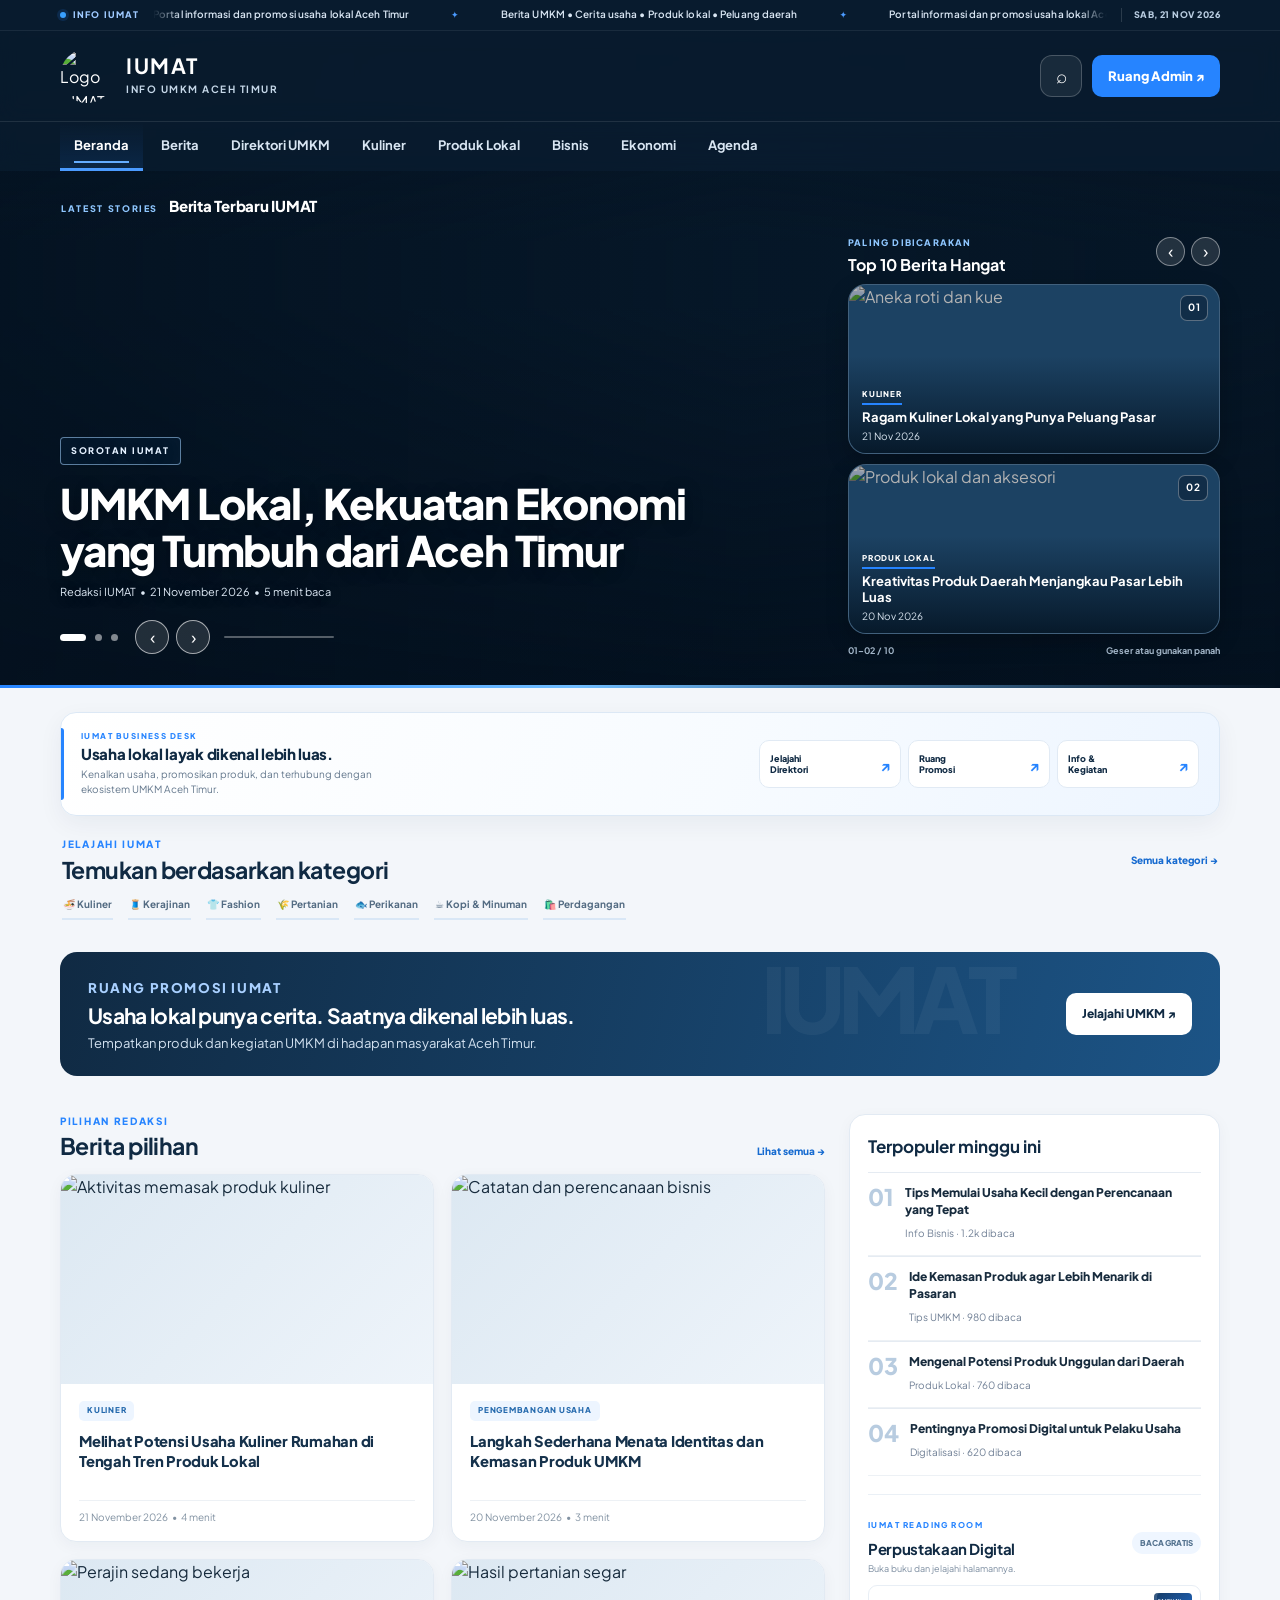
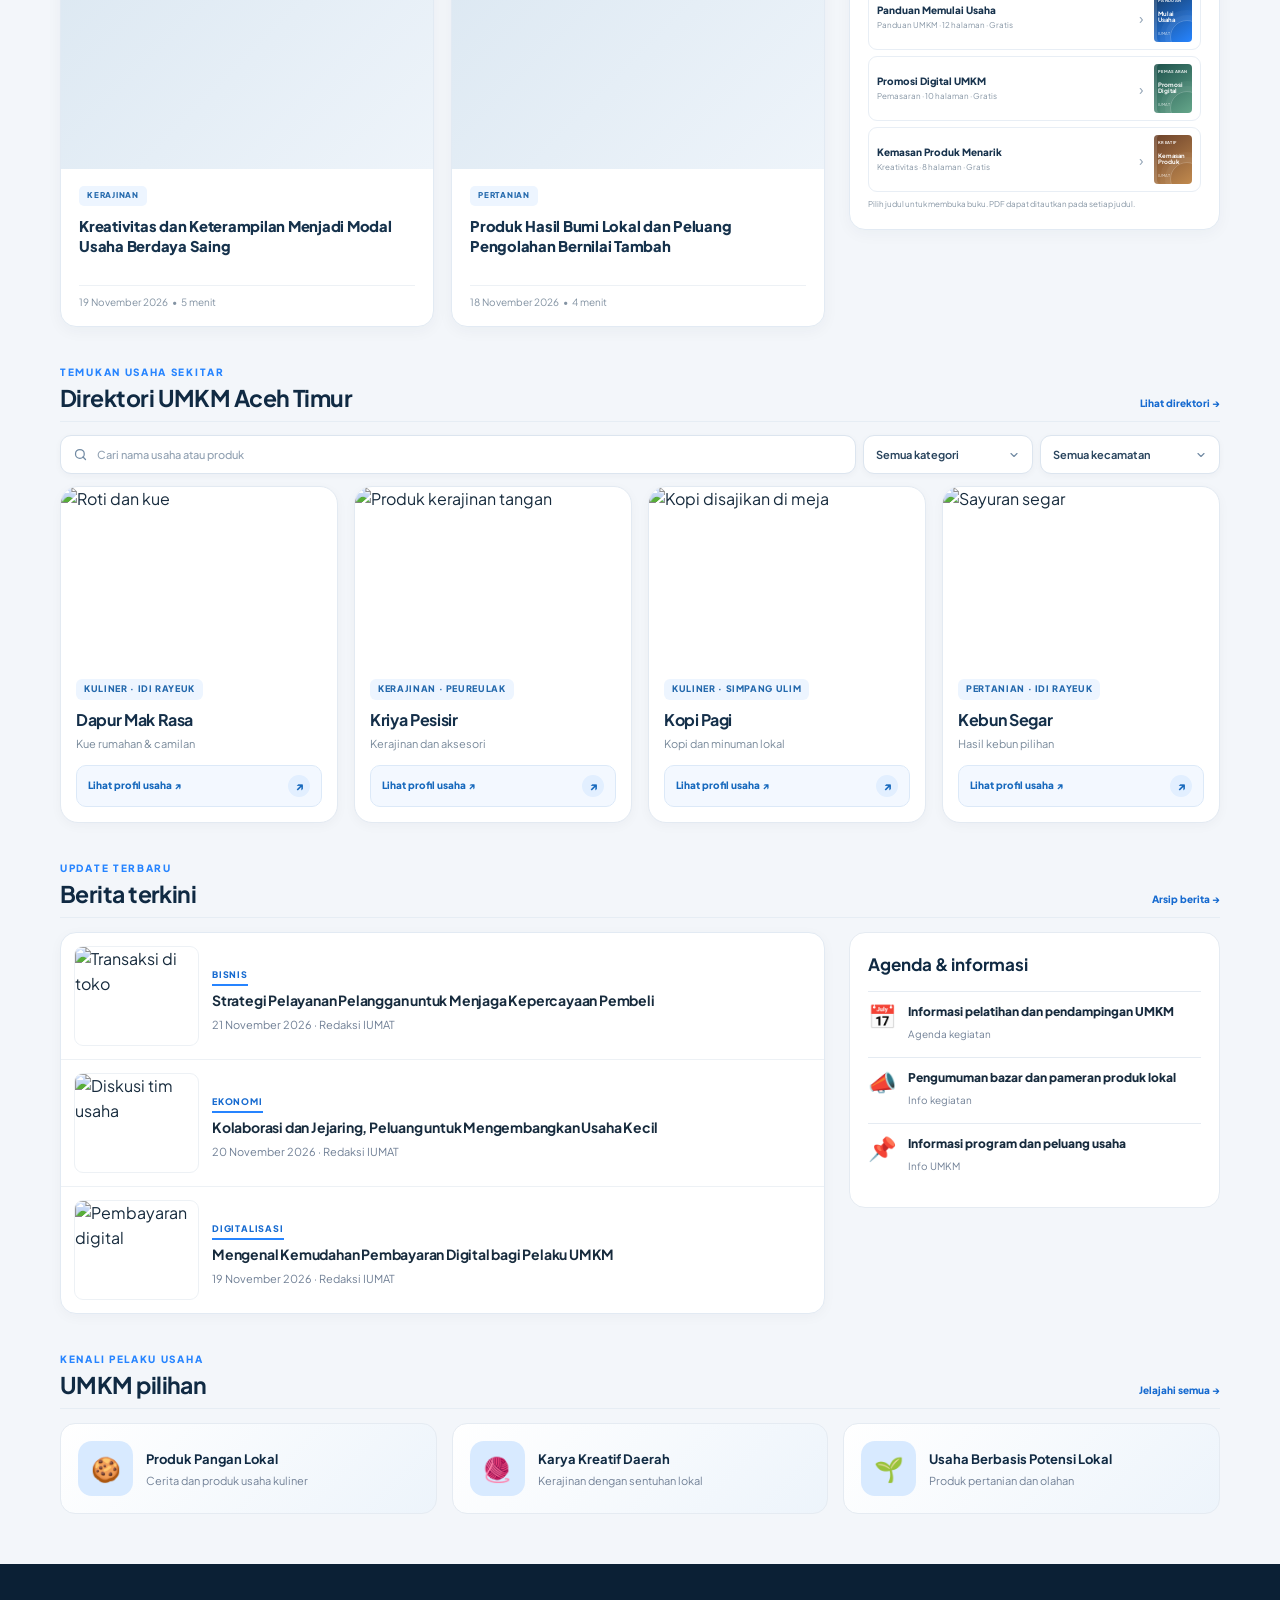
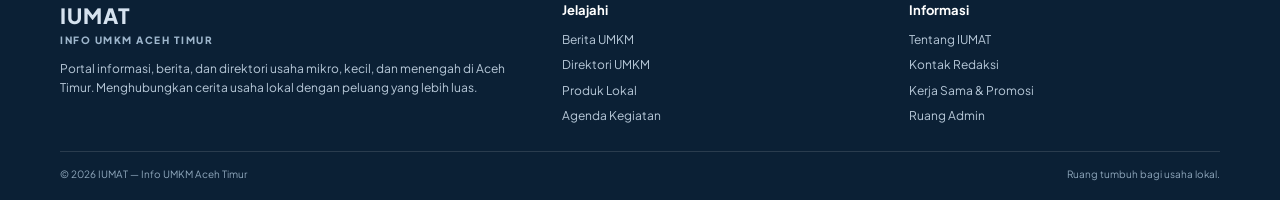
==== index.html @ 10e0e1f4 "Add files via upload" ====
<!DOCTYPE html>
<html lang="id">
<head>
<meta charset="UTF-8">
<meta name="viewport" content="width=device-width, initial-scale=1.0">
<meta name="theme-color" content="#102a43">
<title>IUMAT — Info UMKM Aceh Timur</title>
<link rel="preconnect" href="https://fonts.googleapis.com">
<link rel="preconnect" href="https://fonts.gstatic.com" crossorigin>
<link href="https://fonts.googleapis.com/css2?family=Plus+Jakarta+Sans:wght@400;500;600;700;800;900&display=swap" rel="stylesheet">
<style>
:root{--navy:#102a43;--blue:#163b65;--accent:#2684ff;--ink:#172b3d;--muted:#718096;--bg:#f3f6fa;--line:#e5ebf2;--white:#fff;--radius:16px;--shadow:0 10px 30px rgba(16,42,67,.08)}
*{box-sizing:border-box}html{scroll-behavior:smooth}body{margin:0;background:var(--bg);color:var(--ink);font-family:"Plus Jakarta Sans",ui-sans-serif,system-ui,-apple-system,"Segoe UI",sans-serif;line-height:1.55}a{color:inherit;text-decoration:none}button,input,select{font:inherit}.wrap{width:min(1160px,calc(100% - 36px));margin:auto}
.topline{background:#081b2e;color:#d8e5f2;font-size:10px;overflow:hidden;border-bottom:1px solid #ffffff12}
.topline .wrap{display:flex;align-items:center;gap:14px;min-height:30px;padding:0}
.topline-badge{display:inline-flex;align-items:center;gap:7px;flex:0 0 auto;color:#9fcaff;font-size:9px;font-weight:900;letter-spacing:1.1px;text-transform:uppercase;white-space:nowrap}
.topline-badge:before{content:"";width:6px;height:6px;border-radius:50%;background:#39a0ff;box-shadow:0 0 0 3px #2684ff25}
.topline-ticker{min-width:0;flex:1;overflow:hidden;white-space:nowrap;mask-image:linear-gradient(90deg,transparent,#000 3%,#000 97%,transparent)}
.topline-track{display:flex;width:max-content;align-items:center;gap:42px;animation:iumatTicker 27s linear infinite}
.topline-track span{white-space:nowrap;color:#d8e5f2;font-weight:600;letter-spacing:.1px}
.topline-track span:after{content:"✦";color:#4b9bff;margin-left:42px;font-size:9px}
.topline-date{flex:0 0 auto;padding-left:12px;border-left:1px solid #ffffff24;color:#b8cce0;font-size:9px;font-weight:800;letter-spacing:.45px;white-space:nowrap}
.topline:hover .topline-track{animation-play-state:paused}
@keyframes iumatTicker{from{transform:translateX(0)}to{transform:translateX(-50%)}}
@media(max-width:540px){.topline .wrap{gap:9px;min-height:29px}.topline-badge{font-size:8px;letter-spacing:.8px}.topline-date{font-size:8px;padding-left:8px}.topline-track{gap:28px;animation-duration:22s}.topline-track span{font-size:9px}.topline-track span:after{margin-left:28px}}
header{background:var(--navy);color:#fff;position:relative;z-index:5}.head{display:flex;align-items:center;justify-content:space-between;padding:18px 0;gap:20px}.brand{display:flex;align-items:center;gap:12px;min-width:0}.brandmark{width:54px;height:54px;flex:0 0 54px;border-radius:50%;background:transparent;display:grid;place-items:center;overflow:hidden;box-shadow:none}.brandmark img{display:block;width:100%;height:100%;object-fit:contain}.brandtext strong{display:block;font-size:21px;letter-spacing:1.5px;line-height:1.15}.brandtext span{display:block;font-size:10px;letter-spacing:1.5px;color:#c5d7e8;margin-top:4px;font-weight:700}.head-actions{display:flex;align-items:center;gap:10px}.iconbtn,.menu-toggle{border:1px solid #ffffff35;background:#ffffff12;color:white;width:42px;height:42px;border-radius:12px;display:grid;place-items:center;cursor:pointer;font-size:19px}.admin-link{background:#2684ff;color:white;border-radius:10px;padding:11px 16px;font-size:13px;font-weight:800}
.navbar{background:#0b2035;border-top:1px solid #ffffff16;position:sticky;top:0;z-index:100;box-shadow:0 5px 18px rgba(5,20,35,.12)}.nav{display:flex;gap:4px;overflow:auto;scrollbar-width:none;align-items:center}.nav::-webkit-scrollbar{display:none}.nav a{white-space:nowrap;color:#d8e5f2;padding:13px 14px;font-size:13px;font-weight:700;border-bottom:3px solid transparent;transition:color .2s,border-color .2s,background .2s;position:relative}.nav a:hover,.nav a.is-active{color:#fff;border-color:#4b9bff}.nav a.is-active{background:linear-gradient(180deg,transparent,rgba(38,132,255,.12))}.nav a:focus-visible,.menu-toggle:focus-visible{outline:2px solid #8fc4ff;outline-offset:3px}.nav a:after{content:"";position:absolute;left:14px;right:14px;bottom:5px;height:2px;background:#65adff;transform:scaleX(0);transform-origin:left;transition:transform .22s}.nav a.is-active:after{transform:scaleX(1)}
@media(max-width:540px){.navbar{position:sticky;top:0}.navbar .nav{display:none;flex-direction:column;align-items:stretch;gap:2px;padding:8px 12px 12px;margin:0;max-height:min(70vh,440px);overflow:auto}.navbar.is-open .nav{display:flex;animation:navDrop .2s ease-out}.nav a{padding:11px 13px;border:0;border-radius:9px;font-size:12px}.nav a:after{display:none}.nav a.is-active{background:#ffffff14;color:#fff;box-shadow:inset 3px 0 #55a5ff}.menu-toggle[aria-expanded="true"]{background:#2684ff;border-color:#2684ff}@keyframes navDrop{from{opacity:0;transform:translateY(-6px)}to{opacity:1;transform:translateY(0)}}}
main{padding:24px 0 50px}.section{margin-top:34px}.section-head{display:flex;align-items:end;justify-content:space-between;gap:12px;margin-bottom:16px}.eyebrow{font-size:10px;letter-spacing:1.7px;text-transform:uppercase;color:var(--accent);font-weight:900}.section h2{font-size:22px;line-height:1.2;margin:4px 0 0;color:var(--navy);letter-spacing:-.5px}.more{font-size:12px;color:#176bd0;font-weight:800}
.hero-grid{display:grid;grid-template-columns:1.7fr .85fr;gap:16px}.hero-main{height:390px;position:relative;border-radius:20px;overflow:hidden;background:#183a5a;box-shadow:var(--shadow)}.hero-main img{width:100%;height:100%;object-fit:cover;display:block;filter:brightness(.78)}.hero-main:after{content:"";position:absolute;inset:30% 0 0;background:linear-gradient(transparent,rgba(4,20,35,.92))}.hero-copy{position:absolute;z-index:1;left:28px;right:28px;bottom:27px;color:white}.tag{display:inline-block;background:transparent;color:#fff;border-radius:0;padding:0 0 5px;font-size:9px;font-weight:800;letter-spacing:1.1px;text-transform:uppercase;border-bottom:2px solid var(--accent)}.hero-copy h1{font-size:clamp(24px,3vw,36px);line-height:1.16;max-width:680px;margin:12px 0 10px;letter-spacing:-.8px}.meta{font-size:12px;color:#d5e1ed}.hero-controls{display:flex;align-items:center;gap:8px;margin-top:17px}.dot{width:6px;height:6px;border:0;border-radius:10px;background:#ffffff70;padding:0;cursor:pointer;transition:.25s}.dot.active{width:22px;background:#fff}.hero-arrows{display:flex;gap:7px;margin-left:8px}.hero-arrow{width:31px;height:31px;border:1px solid #ffffff70;border-radius:50%;background:#ffffff16;color:#fff;font-size:18px;line-height:1;cursor:pointer;display:grid;place-items:center;transition:.2s}.hero-arrow:hover{background:#2684ff;border-color:#2684ff}.hero-progress{height:2px;background:#ffffff40;width:100px;margin-left:5px;overflow:hidden;border-radius:5px}.hero-progress span{display:block;height:100%;width:0;background:#fff}/* Cinematic Ken Burns untuk foto Hero utama */
.hero-main .hero-slide-image{transition:opacity .9s ease;will-change:transform,opacity;transform:scale(1.03)}
.hero-main.is-changing .hero-slide-image{opacity:.12}
.hero-main .hero-slide-image.kenburns-1{animation:iumatKenBurnsOne 7s ease-in-out both}
.hero-main .hero-slide-image.kenburns-2{animation:iumatKenBurnsTwo 7s ease-in-out both}
.hero-main .hero-slide-image.kenburns-3{animation:iumatKenBurnsThree 7s ease-in-out both}
@keyframes iumatKenBurnsOne{from{transform:scale(1.035) translate3d(0,0,0);transform-origin:50% 50%}to{transform:scale(1.14) translate3d(-1.1%,.4%,0);transform-origin:50% 50%}}
@keyframes iumatKenBurnsTwo{from{transform:scale(1.13) translate3d(1.1%,0,0);transform-origin:50% 50%}to{transform:scale(1.035) translate3d(-.5%,.3%,0);transform-origin:50% 50%}}
@keyframes iumatKenBurnsThree{from{transform:scale(1.04) translate3d(-.8%,.2%,0);transform-origin:50% 50%}to{transform:scale(1.14) translate3d(1%,0,0);transform-origin:50% 50%}}
@media(prefers-reduced-motion:reduce){.hero-main .hero-slide-image{animation:none!important;transition:opacity .2s ease!important;transform:none!important}}.hero-side{display:grid;grid-template-rows:1fr 1fr;gap:16px} .hero-side{display:grid;grid-template-rows:auto 1fr auto;gap:9px;min-width:0}.hot-head{display:flex;align-items:center;justify-content:space-between;gap:8px}.hot-head .eyebrow{font-size:9px;letter-spacing:1.2px}.hot-head h2{font-size:16px;line-height:1.2;margin:2px 0 0;color:var(--navy)}.hot-controls{display:flex;gap:6px}.hot-controls .hero-arrow{width:29px;height:29px;color:var(--navy);border-color:#d9e4ef;background:#fff}.hot-controls .hero-arrow:hover{color:#fff}.hot-window{display:grid;grid-template-rows:1fr 1fr;gap:10px;min-height:0}.hot-card{min-height:0;position:relative;border-radius:14px}.hot-card img{transition:opacity .2s ease}.hot-card .side-copy h3{font-size:14px;margin:6px 0 3px}.hot-rank{position:absolute;z-index:2;right:11px;top:10px;background:#102a43d9;color:#fff;border:1px solid #ffffff50;border-radius:7px;padding:4px 7px;font-size:10px;letter-spacing:.5px}.hot-foot{display:flex;justify-content:space-between;gap:8px;color:#8293a4;font-size:9px;font-weight:700}.hot-card.is-changing img{opacity:.25}.hero-grid{align-items:stretch}.hero-side{min-height:390px}.side-story{position:relative;overflow:hidden;border-radius:18px;min-height:185px;background:#1c4263}.side-story img{width:100%;height:100%;object-fit:cover;position:absolute;inset:0;filter:brightness(.7)}.side-story:after{content:"";position:absolute;inset:35% 0 0;background:linear-gradient(transparent,#061a2cdd)}.side-copy{position:absolute;z-index:1;bottom:16px;left:17px;right:17px;color:#fff}.side-copy h3{font-size:16px;line-height:1.25;margin:8px 0 4px}
.topics{display:flex;gap:9px;overflow:auto;padding:2px 0 7px;scrollbar-width:none}.topics::-webkit-scrollbar{display:none}.topic{white-space:nowrap;background:transparent;border:0;border-bottom:2px solid transparent;padding:7px 5px 6px;border-radius:0;font-size:11px;font-weight:700;color:#52677c}.topic:hover{background:transparent;border-color:var(--accent);color:#145eb5}
.explore-section{margin-top:20px;padding:0 2px}.explore-section .section-head{margin-bottom:8px;align-items:center}.explore-section .section h2,.explore-section h2{font-size:20px}.explore-section .topics{gap:15px;padding:1px 0 4px}.explore-section .topic{padding:5px 1px 5px;font-size:10px;color:#536b82;border-bottom:2px solid #d9e7f6}.explore-section .topic:hover{border-color:var(--accent);color:#145eb5}.explore-section .more{font-size:11px;white-space:nowrap}.promo{margin-top:28px;border-radius:17px;overflow:hidden;background:linear-gradient(105deg,#102a43,#1c5486);color:#fff;padding:23px 28px;display:flex;align-items:center;justify-content:space-between;gap:20px;position:relative}.promo:after{content:"IUMAT";font-weight:1000;font-size:90px;letter-spacing:-7px;color:#ffffff0c;position:absolute;right:18%;top:-24px}.promo small{color:#a9d0ff;text-transform:uppercase;font-weight:900;letter-spacing:1.6px}.promo h2{margin:4px 0;font-size:21px}.promo p{margin:0;color:#d2e1f0;font-size:13px}.promo a{position:relative;z-index:1;background:#fff;color:var(--navy);border-radius:10px;padding:12px 16px;font-weight:900;font-size:12px;white-space:nowrap}
.content-grid{display:grid;grid-template-columns:1.65fr .8fr;gap:24px}.cards{display:grid;grid-template-columns:repeat(2,1fr);gap:15px}.card{background:#fff;border:1px solid var(--line);border-radius:15px;overflow:hidden;box-shadow:0 4px 15px #102a4308;transition:.2s}.card:hover{transform:translateY(-3px);box-shadow:var(--shadow)}.thumb{height:165px;position:relative;background:#dce8f2}.thumb img{width:100%;height:100%;object-fit:cover;display:block}.card-body{padding:14px}.card h3{font-size:15px;line-height:1.35;margin:8px 0;color:#18334d}.card .meta{color:var(--muted);font-size:11px}.category-label{display:inline-block;font-size:9px;font-weight:800;color:#176bd0;text-transform:uppercase;letter-spacing:.8px;padding-bottom:3px;border-bottom:2px solid var(--accent)}
.side-panel{background:#fff;border:1px solid var(--line);border-radius:16px;padding:18px;height:max-content}.side-panel h3{margin:0 0 13px;color:var(--navy);font-size:17px}.popular-item{display:flex;gap:11px;padding:12px 0;border-top:1px solid var(--line)}.number{font-size:23px;font-weight:900;color:#b8cce0;line-height:1}.popular-item p{font-size:12px;font-weight:800;line-height:1.35;margin:0}.popular-item small{color:var(--muted);font-size:10px}
.directory-tools{display:flex;gap:9px;flex-wrap:wrap;margin-bottom:15px}.directory-tools input,.directory-tools select{background:#fff;border:1px solid var(--line);border-radius:10px;padding:11px 13px;color:#344b60;outline:none}.directory-tools input{flex:1;min-width:190px}.directory-tools select{min-width:155px}.business-grid{display:grid;grid-template-columns:repeat(4,1fr);gap:14px}.business-card{background:#fff;border:1px solid var(--line);border-radius:15px;overflow:hidden}.business-card img{width:100%;height:135px;object-fit:cover;display:block}.business-info{padding:12px}.business-info h3{font-size:14px;margin:4px 0;color:var(--navy)}.business-info p{font-size:11px;color:var(--muted);margin:0 0 10px}.wa{display:block;text-align:center;background:#e8f7ef;color:#147b48;padding:8px;border-radius:8px;font-size:11px;font-weight:900}
.latest-list{background:#fff;border:1px solid var(--line);border-radius:15px;overflow:hidden}.latest-item{display:grid;grid-template-columns:125px 1fr;gap:15px;padding:14px;border-bottom:1px solid var(--line)}.latest-item:last-child{border:0}.latest-item img{width:125px;height:88px;object-fit:cover;border-radius:9px}.latest-item h3{font-size:14px;line-height:1.35;margin:5px 0}.latest-item p{font-size:11px;color:var(--muted);margin:0}
.featured-strip{display:grid;grid-template-columns:repeat(3,1fr);gap:15px}.featured{background:linear-gradient(135deg,#fff,#edf4fb);border:1px solid var(--line);border-radius:15px;padding:17px;display:flex;gap:13px;align-items:center}.avatar{width:55px;height:55px;flex:0 0 55px;border-radius:14px;background:#d8eaff;display:grid;place-items:center;font-size:24px}.featured h3{margin:0;font-size:13px;color:var(--navy)}.featured p{margin:3px 0 0;color:var(--muted);font-size:11px}
footer{background:#0b2035;color:#d5e2ef;padding:36px 0 18px}.footgrid{display:grid;grid-template-columns:1.5fr 1fr 1fr;gap:35px}.footbrand{font-size:21px;font-weight:950;letter-spacing:1px}.footbrand span{display:block;font-size:10px;color:#9eb6cc;letter-spacing:1.5px}.footgrid p,.footgrid a{font-size:12px;color:#b8c9d9}.footgrid h4{font-size:13px;color:white;margin:0 0 10px}.footlinks{display:grid;gap:7px}.copyright{border-top:1px solid #ffffff20;margin-top:25px;padding-top:15px;color:#8fa7bc;font-size:10px;display:flex;justify-content:space-between;gap:10px}
.menu-toggle{display:none}
@media(max-width:800px){.hero-grid{grid-template-columns:1fr}.hero-side{min-height:0;grid-template-rows:auto 1fr auto}.hot-window{grid-template-columns:1fr 1fr;grid-template-rows:175px}.hot-card{min-height:175px}.hero-main{height:360px}.hero-side{grid-template-columns:1fr 1fr;grid-template-rows:175px}.content-grid{grid-template-columns:1fr}.business-grid{grid-template-columns:repeat(2,1fr)}.footgrid{grid-template-columns:1fr 1fr}.footgrid>div:first-child{grid-column:1/-1}}
@media(max-width:540px){.hero-side{gap:8px}.hot-head h2{font-size:15px}.hot-window{grid-template-rows:145px;gap:8px}.hot-card{min-height:145px}.hot-card .side-copy h3{font-size:12px}.hot-card .side-copy{left:10px;right:10px;bottom:9px}.hot-rank{right:8px;top:8px}.hot-foot{font-size:8px}.explore-section{margin-top:15px;padding:0}.explore-section .section-head{margin-bottom:7px}.explore-section h2{font-size:18px}.explore-section .topics{gap:13px}.wrap{width:min(100% - 24px,1160px)}.topline .wrap{font-size:10px}.head{padding:13px 0}.brandmark{width:46px;height:46px;flex:0 0 46px}.brandtext strong{font-size:18px}.brandtext span{font-size:8px;letter-spacing:1px}.admin-link{display:none}.menu-toggle{display:grid}.nav{margin:0 -12px;padding:0 8px}.nav a{padding:12px 11px;font-size:12px}.hero-main{height:340px;border-radius:15px}.hero-copy{left:17px;right:17px;bottom:18px}.hero-copy h1{font-size:25px}.hero-side{gap:9px;grid-template-rows:155px}.side-copy{left:11px;right:11px;bottom:10px}.side-copy h3{font-size:13px}.side-copy .meta{font-size:10px}.side-story{border-radius:13px}.promo{padding:19px;align-items:flex-start;flex-direction:column}.promo:after{font-size:65px;right:5%;top:5px}.promo h2{font-size:18px}.section{margin-top:28px}.section h2{font-size:20px}.cards{gap:10px}.thumb{height:125px}.card-body{padding:11px}.card h3{font-size:13px}.business-grid{gap:10px}.business-card img{height:115px}.latest-item{grid-template-columns:100px 1fr;padding:11px;gap:11px}.latest-item img{width:100px;height:78px}.latest-item h3{font-size:12px}.featured-strip{grid-template-columns:1fr}.footgrid{grid-template-columns:1fr 1fr;gap:22px}.copyright{flex-direction:column}.side-panel{padding:15px}}

/* Penyempurnaan Top 10: kartu lebih lapang dan foto tetap terlihat */
.hot-card{isolation:isolate}
.hot-card:after{inset:42% 0 0;background:linear-gradient(180deg,transparent 0%,rgba(4,20,35,.88) 100%)}
.hot-card .side-copy{left:13px;right:13px;bottom:11px}
.hot-card .side-copy .tag{font-size:8px;letter-spacing:.8px;padding-bottom:3px}
.hot-card .side-copy h3{font-size:13px;line-height:1.22;margin:5px 0 4px;display:-webkit-box;-webkit-line-clamp:3;-webkit-box-orient:vertical;overflow:hidden}
.hot-card .side-copy .meta{font-size:10px;line-height:1.2}
@media(max-width:540px){
 .hero-side{display:grid;grid-template-columns:minmax(0,1fr);grid-template-rows:auto auto auto;gap:10px;min-height:0}
 .hot-head{grid-column:1/-1;align-items:center}
 .hot-head .eyebrow{font-size:9px}
 .hot-head h2{font-size:16px;line-height:1.2}
 .hot-window{grid-column:1/-1;display:grid;grid-template-columns:repeat(2,minmax(0,1fr));grid-template-rows:154px;gap:10px;min-height:0}
 .hot-card{height:154px;min-height:154px;border-radius:13px}
 .hot-card .side-copy{left:10px;right:10px;bottom:9px}
 .hot-card .side-copy h3{font-size:11px;line-height:1.2;margin:4px 0 3px;-webkit-line-clamp:3}
 .hot-card .side-copy .tag{font-size:7px;letter-spacing:.65px;padding-bottom:2px}
 .hot-card .side-copy .meta{font-size:9px}
 .hot-rank{right:8px;top:8px;padding:3px 6px;font-size:9px}
 .hot-foot{grid-column:1/-1;font-size:9px;margin-top:1px}
}


/* Direktori: toolbar pencarian ringkas, modern, dan hemat ruang */
.directory-tools{display:grid;grid-template-columns:minmax(180px,1fr) 170px 180px;gap:7px;margin:0 0 12px;align-items:center}
.directory-tools input,.directory-tools select{height:39px;min-width:0;border:1px solid #dce5ef;border-radius:11px;background-color:#fff;color:#29445d;padding:0 34px 0 12px;font-size:11px;font-weight:650;box-shadow:0 2px 7px rgba(16,42,67,.035);transition:border-color .18s,box-shadow .18s,background .18s}
.directory-tools input{width:100%;padding-left:36px;background-image:url("data:image/svg+xml,%3Csvg xmlns='http://www.w3.org/2000/svg' width='18' height='18' viewBox='0 0 24 24' fill='none' stroke='%23718aa3' stroke-width='2' stroke-linecap='round'%3E%3Ccircle cx='11' cy='11' r='7'/%3E%3Cpath d='m20 20-4-4'/%3E%3C/svg%3E");background-repeat:no-repeat;background-position:12px center;background-size:15px}
.directory-tools input::placeholder{color:#91a1b2;font-weight:500}
.directory-tools select{appearance:none;cursor:pointer;background-image:url("data:image/svg+xml,%3Csvg xmlns='http://www.w3.org/2000/svg' width='12' height='12' viewBox='0 0 24 24' fill='none' stroke='%23718aa3' stroke-width='2.3' stroke-linecap='round' stroke-linejoin='round'%3E%3Cpath d='m6 9 6 6 6-6'/%3E%3C/svg%3E");background-repeat:no-repeat;background-position:right 12px center;background-size:12px}
.directory-tools input:focus,.directory-tools select:focus{outline:none;border-color:#2684ff;box-shadow:0 0 0 3px rgba(38,132,255,.11);background-color:#fff}
@media(max-width:540px){.directory-tools{grid-template-columns:1fr 1fr;gap:6px;margin-bottom:10px}.directory-tools input{grid-column:1/-1;height:37px;border-radius:10px}.directory-tools select{height:35px;padding-left:10px;padding-right:27px;border-radius:9px;font-size:10px;background-position:right 9px center}.directory-tools input::placeholder{font-size:10px}}


/* IUMAT — penyegaran khusus kartu Direktori UMKM */
.business-grid{grid-template-columns:repeat(4,minmax(0,1fr));gap:16px;align-items:stretch}
.business-card{display:flex;flex-direction:column;min-width:0;background:#fff;border:1px solid #e3eaf2;border-radius:18px;overflow:hidden;box-shadow:0 3px 12px rgba(16,42,67,.035);transition:transform .22s ease,box-shadow .22s ease,border-color .22s ease}
.business-card:hover{transform:translateY(-4px);border-color:#cbdced;box-shadow:0 13px 28px rgba(16,42,67,.10)}
.business-card>img{display:block;width:100%;height:auto;aspect-ratio:1.55/1;object-fit:cover;transition:transform .35s ease}
.business-card:hover>img{transform:scale(1.035)}
.business-info{display:flex;flex:1;flex-direction:column;align-items:flex-start;padding:14px 15px 15px}
.business-info .category-label{display:inline-flex;align-items:center;max-width:100%;padding:5px 8px;border:0;border-radius:6px;background:#edf5ff;color:#2469ad;font-size:9px;line-height:1.2;letter-spacing:.65px;font-weight:800;white-space:normal}
.business-info h3{font-size:16px;line-height:1.28;letter-spacing:-.35px;margin:10px 0 5px;color:#142f49}
.business-info p{font-size:11px;line-height:1.5;color:#78899a;margin:0 0 13px}
.business-info .wa{display:flex;align-items:center;justify-content:space-between;gap:8px;width:100%;margin-top:auto;padding:9px 11px;border:1px solid #dce9f8;border-radius:10px;background:#f3f8ff;color:#1769bd;text-align:left;font-size:10px;font-weight:800;transition:background .18s,border-color .18s,color .18s}
.business-info .wa:after{content:'↗';display:grid;place-items:center;width:22px;height:22px;flex:0 0 22px;border-radius:50%;background:#e2efff;color:#1769bd;font-size:12px}
.business-info .wa:hover{background:#e8f2ff;border-color:#bfd8f4;color:#10569e}
@media(max-width:800px){.business-grid{grid-template-columns:repeat(2,minmax(0,1fr));gap:13px}}
@media(max-width:540px){.business-grid{grid-template-columns:repeat(2,minmax(0,1fr));gap:11px}.business-card{border-radius:16px}.business-card>img{aspect-ratio:1.42/1}.business-info{padding:11px 11px 12px}.business-info .category-label{font-size:8px;letter-spacing:.45px;padding:5px 6px;border-radius:5px}.business-info h3{font-size:14px;line-height:1.25;margin:8px 0 4px}.business-info p{font-size:10px;line-height:1.4;margin-bottom:10px}.business-info .wa{font-size:9px;padding:7px 8px;border-radius:9px}.business-info .wa:after{width:19px;height:19px;flex-basis:19px}}



/* IUMAT VISUAL REFINEMENT — penyelarasan ritme, proporsi, dan responsivitas.
   Tidak menghapus/mengganti komponen atau perilaku yang sudah ada. */
:root{
  --section-space:clamp(26px,3.2vw,38px);
  --card-line:#e6edf4;
}
main.wrap{padding-top:clamp(17px,2vw,24px);padding-bottom:clamp(34px,4vw,50px)}
main.wrap>.section{margin-top:var(--section-space)}
main.wrap>.explore-section{margin-top:clamp(15px,1.8vw,21px)}
.section-head{align-items:flex-end;gap:14px;margin-bottom:14px}
.section-head>div{min-width:0}
.section-head h2{font-size:clamp(19px,2vw,23px);line-height:1.2;letter-spacing:-.55px;margin:3px 0 0}
.section-head .more{flex:0 0 auto;font-size:10px;font-weight:800;white-space:nowrap}
.section:not(.explore-section)>.section-head{padding-bottom:10px;border-bottom:1px solid var(--card-line)}
.content-grid{align-items:start;gap:clamp(16px,2vw,24px)}
.cards{gap:clamp(11px,1.35vw,16px)}
.card{min-width:0;border-color:var(--card-line);box-shadow:0 3px 13px rgba(16,42,67,.045)}
.card .thumb{overflow:hidden}
.card .thumb img{display:block;width:100%;height:100%;object-fit:cover}
.latest-list{box-shadow:0 3px 13px rgba(16,42,67,.035)}
.latest-item{gap:13px;padding:13px}
.latest-item img{width:100%;height:88px;object-fit:cover;border-radius:9px}
.promo{border-radius:17px;gap:18px}
.promo h2{max-width:650px;line-height:1.18;letter-spacing:-.65px}
.promo p{max-width:590px}
#direktori .section-head{margin-bottom:13px}
#direktori .business-grid{row-gap:15px}
#produk .product-grid,#produk .cards{align-items:stretch}

@media(max-width:800px){
  main.wrap{padding-top:16px}
  main.wrap>.section{margin-top:27px}
  main.wrap>.explore-section{margin-top:16px}
  .content-grid{gap:17px}
  .section-head{margin-bottom:12px}
  .latest-item{grid-template-columns:112px minmax(0,1fr)}
}
@media(max-width:540px){
  main.wrap{padding-top:13px;padding-bottom:30px}
  main.wrap>.section{margin-top:24px}
  main.wrap>.explore-section{margin-top:13px}
  .section-head{gap:8px;margin-bottom:10px}
  .section-head h2{font-size:17px;letter-spacing:-.35px}
  .section-head .more{font-size:9px}
  .section:not(.explore-section)>.section-head{padding-bottom:8px}
  .cards{gap:9px}
  .latest-item{grid-template-columns:94px minmax(0,1fr);gap:10px;padding:10px}
  .latest-item img{height:78px;border-radius:8px}
  .promo{padding:18px;border-radius:14px}
  .promo h2{font-size:20px;line-height:1.2}
  .promo p{font-size:11px;line-height:1.5}
  #direktori .business-grid{gap:10px;row-gap:11px}
}
@media(prefers-reduced-motion:reduce){
  .business-card,.business-card>img,.business-info .wa{transition:none!important}
}


/* Offset target navigasi agar judul bagian tidak tertutup sticky navigation */
#berita,#direktori,#produk,#terkini,#agenda,#daftar-umkm{scroll-margin-top:145px}
@media(max-width:540px){
  #berita,#direktori,#produk,#terkini,#agenda,#daftar-umkm{scroll-margin-top:88px}
}

/* Sticky nav: desktop = navbar menempel; HP = header (logo + tombol menu) + menu menempel bersama */
.site-top{display:contents}
@media(max-width:540px){
  .site-top{display:block;position:sticky;top:0;z-index:100;box-shadow:0 5px 18px rgba(5,20,35,.18)}
  .site-top header{position:relative}
  .site-top .head{padding:9px 0}
  .site-top .navbar{position:static;box-shadow:none}
  .site-top .navbar:not(.is-open){border-top:0}
}

/* Header editorial untuk kesejajaran Hero dan Top 10 — desktop saja */
.latest-stories-heading{display:flex;align-items:baseline;gap:11px;margin:0 0 11px;padding:0 1px}
.latest-stories-kicker{font-size:9px;line-height:1;font-weight:900;letter-spacing:1.65px;color:var(--accent);white-space:nowrap}
.latest-stories-heading h2{margin:0;color:var(--navy);font-size:15px;line-height:1.15;font-weight:800;letter-spacing:-.25px}
@media(max-width:800px){.latest-stories-heading{display:none}}


/* IUMAT Business Insight + Quick Access: mengisi ruang di bawah Hero */
.hero-grid{
  grid-template-rows:390px auto;
  align-items:stretch;
}
.hero-main{grid-column:1;grid-row:1}
.hero-side{grid-column:2;grid-row:1 / span 2}
.business-access-panel{
  grid-column:1;
  grid-row:2;
  min-height:104px;
  display:flex;
  align-items:center;
  justify-content:space-between;
  gap:20px;
  padding:17px 20px;
  border:1px solid #dce8f5;
  border-radius:16px;
  background:linear-gradient(110deg,#ffffff 0%,#f7fbff 58%,#edf5ff 100%);
  box-shadow:0 8px 24px rgba(16,42,67,.055);
  position:relative;
  overflow:hidden;
}
.business-access-panel:before{
  content:"";
  position:absolute;
  left:0;top:15px;bottom:15px;width:3px;
  border-radius:0 4px 4px 0;
  background:var(--accent);
}
.business-access-copy{position:relative;z-index:1;max-width:310px;min-width:0}
.business-access-kicker{
  display:block;margin-bottom:5px;
  color:var(--accent);font-size:8px;line-height:1;
  font-weight:900;letter-spacing:1.45px;text-transform:uppercase
}
.business-access-copy h2{
  margin:0 0 4px;color:var(--navy);
  font-size:15px;line-height:1.2;font-weight:800;letter-spacing:-.3px
}
.business-access-copy p{
  margin:0;color:#64788d;font-size:10px;line-height:1.45
}
.business-access-links{
  position:relative;z-index:1;
  display:grid;grid-template-columns:repeat(3,minmax(0,1fr));
  gap:7px;flex:1;max-width:440px
}
.business-access-link{
  min-height:48px;display:flex;align-items:center;justify-content:space-between;
  gap:7px;padding:9px 10px;border:1px solid #e1eaf4;border-radius:10px;
  background:#fff;color:var(--navy);font-size:9px;line-height:1.25;font-weight:800;
  transition:transform .2s ease,border-color .2s ease,box-shadow .2s ease
}
.business-access-link span{display:block;min-width:0}
.business-access-link b{color:var(--accent);font-size:15px;line-height:1}
.business-access-link:hover{
  transform:translateY(-2px);border-color:#a9ccf5;
  box-shadow:0 6px 14px rgba(38,132,255,.10)
}
@media(max-width:800px){
  .hero-grid{grid-template-rows:auto;align-items:stretch}
  .hero-main{grid-column:1;grid-row:1}
  .hero-side{grid-column:1;grid-row:2}
  .business-access-panel{grid-column:1;grid-row:3}
}
@media(max-width:540px){
  .business-access-panel{display:none}
}



/* IUMAT NEWS EXPERIENCE — penyempurnaan visual khusus komponen berita.
   Struktur, konten, navigasi, dan fungsi yang ada tetap dipertahankan. */
#berita .cards{align-items:stretch}
#berita .card{
  display:flex;flex-direction:column;min-width:0;
  border:1px solid #e2eaf3;border-radius:16px;
  box-shadow:0 4px 16px rgba(16,42,67,.045);
  transition:transform .24s ease,box-shadow .24s ease,border-color .24s ease
}
#berita .card:hover{
  transform:translateY(-4px);
  border-color:#c8dbef;
  box-shadow:0 14px 30px rgba(16,42,67,.11)
}
#berita .thumb{
  height:auto;aspect-ratio:16/9;overflow:hidden;
  background:linear-gradient(135deg,#dce8f2,#eef4fa)
}
#berita .thumb img{
  transition:transform .45s cubic-bezier(.2,.7,.2,1),filter .3s ease
}
#berita .card:hover .thumb img{transform:scale(1.045);filter:saturate(1.06)}
#berita .card-body{
  display:flex;flex:1;flex-direction:column;align-items:flex-start;
  padding:15px 16px 16px
}
#berita .category-label{
  border:0;border-radius:5px;background:#edf5ff;
  color:#2469ad;padding:5px 8px;
  font-size:8px;line-height:1.2;letter-spacing:.75px
}
#berita .card h3{
  display:-webkit-box;-webkit-box-orient:vertical;-webkit-line-clamp:3;
  overflow:hidden;min-height:3.9em;
  margin:10px 0 12px;color:#16324c;
  font-size:clamp(13px,1.15vw,15px);line-height:1.38;
  font-weight:800;letter-spacing:-.25px
}
#berita .card .meta{
  width:100%;margin-top:auto;padding-top:9px;
  border-top:1px solid #edf1f5;
  color:#8292a2;font-size:10px;line-height:1.4
}
#berita .side-panel{
  border-color:#e2eaf3;box-shadow:0 4px 16px rgba(16,42,67,.04)
}
#berita .popular-item{
  padding:12px 0;border-bottom:1px solid #edf1f5;
  transition:padding-left .2s ease
}
#berita .popular-item:last-child{border-bottom:0;padding-bottom:2px}
#berita .popular-item:hover{padding-left:4px}
#berita .popular-item p{line-height:1.4}
#terkini .latest-list{
  overflow:hidden;border:1px solid #e2eaf3;border-radius:16px;background:#fff
}
#terkini .latest-item{
  position:relative;align-items:center;
  border-bottom:1px solid #edf1f5;
  transition:background .2s ease
}
#terkini .latest-item:last-child{border-bottom:0}
#terkini .latest-item:hover{background:#f8fbff}
#terkini .latest-item img{
  aspect-ratio:1.25/1;height:auto;min-height:78px;
  object-fit:cover;border:1px solid #edf1f5
}
#terkini .latest-item h3{
  display:-webkit-box;-webkit-box-orient:vertical;-webkit-line-clamp:2;
  overflow:hidden;line-height:1.4;letter-spacing:-.2px
}
#terkini .latest-item p{margin-bottom:0}
@media(min-width:1100px){
  #berita .cards{gap:17px}
  #berita .card-body{padding:17px 18px 17px}
  #berita .thumb{aspect-ratio:16/9}
}
@media(max-width:800px){
  #berita .card h3{font-size:13px;min-height:3.7em}
  #berita .card-body{padding:12px}
  #terkini .latest-item{grid-template-columns:112px minmax(0,1fr)}
}
@media(max-width:540px){
  #berita .cards{gap:9px}
  #berita .card{border-radius:13px}
  #berita .thumb{aspect-ratio:1.35/1}
  #berita .card-body{padding:10px}
  #berita .card h3{font-size:12px;line-height:1.35;min-height:4.05em;margin:8px 0 9px}
  #berita .category-label{font-size:7px;padding:4px 6px}
  #berita .card .meta{font-size:8px;padding-top:7px}
  #berita .side-panel{padding:14px}
  #terkini .latest-list{border-radius:13px}
  #terkini .latest-item{grid-template-columns:94px minmax(0,1fr);gap:10px;padding:10px}
  #terkini .latest-item img{min-height:72px}
}
@media(prefers-reduced-motion:reduce){
  #berita .card,#berita .thumb img,#berita .popular-item,
  #terkini .latest-item{transition:none!important}
}


/* IUMAT Reading Library — compact desktop list */
.reading-library{margin-top:18px;padding-top:15px;border-top:1px solid #eaf0f6}
.reading-library-head{display:flex;align-items:center;justify-content:space-between;gap:10px;margin-bottom:9px}
.reading-library-kicker{font-size:8px;letter-spacing:1.45px;font-weight:900;color:#2684ff;text-transform:uppercase}
.reading-library-head h4{margin:2px 0 0;font-size:15px;color:#102a43;letter-spacing:-.35px}
.reading-library-head p{margin:2px 0 0;font-size:9px;color:#7c8da0}
.library-count{font-size:8px;font-weight:800;color:#52718e;background:#eff6ff;border-radius:20px;padding:5px 8px;white-space:nowrap}
.library-books{display:flex;flex-direction:column;gap:6px}
.library-book{width:100%;min-width:0;display:flex;align-items:center;gap:10px;text-align:left;border:1px solid #e8eef5;border-radius:9px;background:#fff;padding:7px 8px;cursor:pointer;transition:background .18s,border-color .18s,box-shadow .18s}
.library-book:hover{background:#f8fbff;border-color:#b8d5f6;box-shadow:0 5px 13px #102a430d}
.library-book-copy{display:flex;flex:1;min-width:0;flex-direction:column;gap:3px}
.library-book-title{display:block;color:#18334d;font-size:10px;font-weight:900;line-height:1.3}
.library-book-meta{display:block;color:#8796a5;font-size:8px;line-height:1.3}
.book-cover{width:38px;height:49px;flex:0 0 38px;border-radius:4px;padding:5px 4px;display:flex;flex-direction:column;justify-content:space-between;color:#fff;box-shadow:inset 3px 0 0 #ffffff25;position:relative;overflow:hidden;order:2}
.book-cover:after{content:"";position:absolute;width:32px;height:32px;border:1px solid #ffffff38;border-radius:50%;right:-12px;bottom:-12px;box-shadow:0 0 0 5px #ffffff0c,0 0 0 10px #ffffff0a}
.book-cover.c1{background:linear-gradient(145deg,#163b65,#2684ff)}.book-cover.c2{background:linear-gradient(145deg,#1d514c,#65a68a)}.book-cover.c3{background:linear-gradient(145deg,#6c422b,#c18a4e)}
.book-cover small{font-size:4px;letter-spacing:.3px;font-weight:900;opacity:.85;z-index:1}.book-cover strong{font-size:6px;line-height:1.15;z-index:1}.book-cover em{font-size:4px;font-style:normal;opacity:.8;z-index:1}
.library-book-arrow{color:#91a3b5;font-size:15px;line-height:1;margin-left:1px}
.library-hint{margin:7px 0 0;font-size:8px;color:#8796a5;line-height:1.45}
.book-modal{position:fixed;inset:0;z-index:1000;background:#071a2dcc;display:none;align-items:center;justify-content:center;padding:22px;backdrop-filter:blur(7px)}
.book-modal.open{display:flex;animation:bookFade .22s ease}
@keyframes bookFade{from{opacity:0}to{opacity:1}}
.book-dialog{width:min(900px,100%);max-height:min(92vh,760px);overflow:auto;background:#f1f4f7;border:1px solid #ffffff55;border-radius:18px;box-shadow:0 28px 90px #0006;padding:18px}
.book-toolbar{display:flex;align-items:center;justify-content:space-between;gap:12px;margin-bottom:14px}.book-toolbar strong{font-size:12px;color:#18334d}.book-toolbar span{display:block;font-size:9px;color:#8190a0;margin-top:2px}
.book-close{border:0;width:34px;height:34px;border-radius:50%;background:#e3eaf1;color:#18334d;font-size:20px;cursor:pointer}
.book-stage{perspective:1800px;max-width:740px;margin:auto;padding:8px 0 14px}
.book-spread{display:grid;grid-template-columns:1fr 1fr;min-height:390px;position:relative;filter:drop-shadow(0 14px 20px #17334b20)}
.book-page{background:#fffdf7;padding:clamp(20px,4vw,42px);position:relative;color:#344454;transform-origin:left center;backface-visibility:hidden;box-shadow:inset -10px 0 16px -16px #1b344e}
.book-page.left{border-radius:9px 0 0 9px;border-right:1px solid #e8e1d4}.book-page.right{border-radius:0 9px 9px 0;box-shadow:inset 10px 0 16px -16px #1b344e}
.book-page .page-mark{font-size:8px;letter-spacing:1.6px;color:#2684ff;font-weight:900;text-transform:uppercase}.book-page h2{font-family:Georgia,serif;font-size:clamp(20px,3vw,30px);line-height:1.15;color:#173b5b;margin:18px 0 12px}.book-page h3{font-family:Georgia,serif;font-size:20px;color:#173b5b;margin:12px 0}.book-page p{font-family:Georgia,serif;font-size:clamp(12px,1.5vw,15px);line-height:1.9;color:#536170}.book-page .page-no{position:absolute;bottom:16px;left:0;right:0;text-align:center;font:10px Georgia,serif;color:#a0a8ae}.book-page.right .page-no{left:0}.book-page.left .page-no{right:0}
.book-page.flipping{animation:pageFlip .62s cubic-bezier(.2,.7,.25,1)}
@keyframes pageFlip{0%{transform:rotateY(0);filter:brightness(1)}45%{filter:brightness(.78)}100%{transform:rotateY(-180deg);filter:brightness(1)}}
.book-nav{display:flex;align-items:center;justify-content:center;gap:12px;margin:12px auto 0}.book-nav button,.pdf-link{border:0;border-radius:9px;padding:10px 15px;background:#163b65;color:#fff;font-size:10px;font-weight:900;cursor:pointer}.book-nav button:disabled{opacity:.35;cursor:not-allowed}.book-nav .page-indicator{font-size:10px;color:#718096;font-weight:800;min-width:58px;text-align:center}.book-footer{display:flex;justify-content:center;margin-top:10px}.pdf-link{background:#2684ff;display:inline-flex;align-items:center;gap:7px}.pdf-link.disabled{background:#dce5ee;color:#718096;cursor:not-allowed}
@media(max-width:800px){.reading-library{display:none!important}}
@media(max-width:560px){.book-modal{padding:10px}.book-dialog{padding:12px}.book-spread{min-height:360px}.book-page{padding:17px 14px}.book-page p{font-size:11px;line-height:1.7}}
@media(prefers-reduced-motion:reduce){.library-book,.book-modal.open,.book-page.flipping{animation:none!important;transition:none!important}}



/* ===================================================================
   IUMAT HERO — satu blok bersih (menggantikan V2 + full-bleed hack)
   Struktur: .site-top (header+nav, sticky, transparan) menumpuk di atas
   .hero-zone (foto full-bleed). Isi Hero ada di dalam .wrap.
   =================================================================== */
:root{--top-h:0px;--hero-h:430px}

/* Header + navigasi: menempel, transparan di atas Hero, solid setelah digulir */
.site-top{display:block;position:sticky;top:0;left:0;right:0;width:100%;z-index:30;background:transparent;box-shadow:none}
.site-top header,.site-top .navbar{background:rgba(11,32,53,.58);-webkit-backdrop-filter:blur(10px);backdrop-filter:blur(10px);transition:background .25s ease}
.site-top header{border-bottom:1px solid rgba(255,255,255,.10)}
.site-top .navbar{position:relative;top:auto;border-top:0;box-shadow:none}
.site-top.is-solid header,.site-top.is-solid .navbar{background:#0d2640}
.site-top.is-solid{box-shadow:0 6px 18px rgba(5,20,35,.16)}

/* Zona Hero: foto full-bleed di belakang header dan isi Hero */
.hero-zone{position:relative;isolation:isolate;overflow:hidden;background:#071a2c;color:#fff;
  margin-top:calc(var(--top-h) * -1);padding:calc(var(--top-h) + 26px) 0 30px}
.hero-zone .hero-slide-image{position:absolute;inset:0;z-index:-2;width:100%;height:100%;max-width:none;object-fit:cover;
  filter:brightness(.72) saturate(1.08);transform:scale(1.04);transition:opacity .8s ease;will-change:transform,opacity}
.hero-zone.is-changing .hero-slide-image{opacity:.1}
.hero-zone .hero-slide-image.kenburns-1{animation:iumatKenBurnsOne 7s ease-in-out both}
.hero-zone .hero-slide-image.kenburns-2{animation:iumatKenBurnsTwo 7s ease-in-out both}
.hero-zone .hero-slide-image.kenburns-3{animation:iumatKenBurnsThree 7s ease-in-out both}
.hero-zone:before{content:"";position:absolute;inset:0;z-index:-1;pointer-events:none;
  background:
   linear-gradient(180deg,rgba(5,20,35,.70) 0,rgba(5,20,35,0) 32%),
   linear-gradient(90deg,rgba(4,17,31,.74) 0%,rgba(4,17,31,.30) 58%,rgba(4,17,31,.50) 100%),
   linear-gradient(0deg,rgba(3,15,28,.86) 0,rgba(3,15,28,0) 58%)}
.hero-zone:after{content:"";position:absolute;left:0;right:0;bottom:0;height:3px;z-index:0;
  background:linear-gradient(90deg,#2684ff,#70bdff 45%,rgba(112,189,255,0))}
.hero-zone .hero-inner{position:relative;z-index:1}

/* Judul kecil di atas Hero (desktop) */
.hero-zone .latest-stories-heading{margin:0 0 14px}
.hero-zone .latest-stories-kicker{color:#8fc7ff}
.hero-zone .latest-stories-heading h2{color:#fff}

/* Grid Hero: kolom berita utama + kolom Top 10, tinggi sama */
.hero-zone .hero-grid{display:grid;grid-template-columns:minmax(0,1.75fr) minmax(0,.85fr);grid-template-rows:auto;gap:22px;align-items:stretch}
.hero-zone .hero-main{grid-column:1;grid-row:1;position:relative;height:var(--hero-h);overflow:visible;border:0;border-radius:0;background:transparent;box-shadow:none}
.hero-zone .hero-main:before,.hero-zone .hero-main:after{display:none}
.hero-zone .hero-copy{position:absolute;z-index:2;left:0;right:6%;bottom:4px;max-width:680px;color:#fff;text-shadow:0 2px 18px rgba(0,0,0,.30)}
.hero-zone .hero-copy .tag{color:#e4f1ff;border:1px solid rgba(167,211,255,.55);border-radius:4px;background:rgba(9,38,67,.38);
  padding:6px 10px;font-size:9px;letter-spacing:1.5px;-webkit-backdrop-filter:blur(6px);backdrop-filter:blur(6px)}
.hero-zone .hero-copy h1{max-width:640px;margin:14px 0 10px;font-size:clamp(28px,3.4vw,42px);line-height:1.12;letter-spacing:-1.2px;font-weight:800;text-wrap:balance}
.hero-zone .hero-main.has-detail-link{cursor:pointer}
.hero-zone .hero-detail-title-link{color:inherit;text-decoration:none;text-decoration-thickness:2px;text-underline-offset:5px}
.hero-zone .hero-detail-title-link:hover{text-decoration:underline}
.hero-zone .hero-detail-title-link:focus-visible{outline:2px solid #9fd0ff;outline-offset:5px;border-radius:3px}
.hero-zone .hero-copy .meta{color:#dce8f4;font-size:11px}
.hero-zone .hero-controls{position:relative;z-index:3;margin-top:20px;gap:9px}
.hero-zone .hero-controls .dot{width:7px;height:7px;background:rgba(255,255,255,.5)}
.hero-zone .hero-controls .dot.active{width:26px;background:#fff}
.hero-zone .hero-arrows .hero-arrow{width:34px;height:34px;border-color:rgba(255,255,255,.6);background:rgba(255,255,255,.12)}
.hero-zone .hero-progress{width:clamp(54px,9vw,110px);background:rgba(255,255,255,.32)}
.hero-zone .hero-progress span{background:#8dc7ff}

/* Kolom Top 10 */
.hero-zone .hero-side{grid-column:2;grid-row:1;height:var(--hero-h);min-height:0;display:grid;grid-template-rows:auto minmax(0,1fr) auto;gap:10px}
.hero-zone .hot-head .eyebrow{color:#8fc7ff}
.hero-zone .hot-head h2{color:#fff}
.hero-zone .hot-controls .hero-arrow{color:#fff;background:rgba(255,255,255,.12);border-color:rgba(255,255,255,.42)}
.hero-zone .hot-controls .hero-arrow:hover{background:var(--accent);border-color:var(--accent)}
.hero-zone .hot-window{display:grid;grid-template-columns:minmax(0,1fr);grid-template-rows:repeat(2,minmax(0,1fr));gap:10px;min-height:0}
.hero-zone .hot-card{height:auto;min-height:0;border:1px solid rgba(255,255,255,.16);box-shadow:0 8px 22px rgba(0,0,0,.22)}
.hero-zone .hot-foot{color:#a9bdd0}

/* Tablet */
@media(max-width:800px){
  :root{--hero-h:380px}
  .hero-zone{padding-bottom:26px}
  .hero-zone .hero-grid{grid-template-columns:minmax(0,1fr);gap:18px}
  .hero-zone .hero-main{grid-column:1;grid-row:1}
  .hero-zone .hero-side{grid-column:1;grid-row:2;height:auto;grid-template-rows:auto auto auto}
  .hero-zone .hot-window{grid-template-columns:repeat(2,minmax(0,1fr));grid-template-rows:170px}
  .hero-zone .hero-copy{right:0}
  .hero-zone .hero-copy h1{font-size:clamp(26px,5vw,36px)}
}

/* HP: header + tombol menu menempel, dropdown menumpuk (tidak mendorong konten) */
@media(max-width:540px){
  :root{--hero-h:330px}
  .site-top .head{padding:9px 0}
  .site-top .navbar{height:0;border:0}
  .site-top .navbar .nav{position:absolute;top:100%;left:0;right:0;width:100%;margin:0;border-radius:0 0 14px 14px;
    background:rgba(11,32,53,.98);box-shadow:0 16px 30px rgba(0,0,0,.30)}
  .hero-zone{padding-bottom:22px}
  .hero-zone .hero-copy .tag{font-size:8px;padding:5px 8px;letter-spacing:1.2px}
  .hero-zone .hero-copy h1{font-size:clamp(24px,7vw,30px);letter-spacing:-.7px;margin:12px 0 8px}
  .hero-zone .hero-copy .meta{font-size:10px}
  .hero-zone .hero-controls{margin-top:14px;gap:8px}
  .hero-zone .hero-arrows .hero-arrow{width:31px;height:31px}
  .hero-zone .hero-progress{width:46px}
  .hero-zone .hot-window{grid-template-rows:150px;gap:9px}
}
@media(prefers-reduced-motion:reduce){
  .hero-zone .hero-slide-image{animation:none!important;transition:opacity .2s ease!important;transform:none!important}
  .site-top header,.site-top .navbar{transition:none}
}


/* Transisi Top 10: kartu memudar + bergeser, foto sedikit zoom */
.hero-zone .hot-card{transition:opacity .34s ease var(--hot-delay,0ms),transform .42s cubic-bezier(.22,.61,.36,1) var(--hot-delay,0ms);will-change:opacity,transform}
.hero-zone .hot-card.is-changing{opacity:0;transform:translateX(var(--hot-x,-22px))}
.hero-zone .hot-card img{transform:scale(1);transition:transform .9s cubic-bezier(.22,.61,.36,1)}
.hero-zone .hot-card.is-changing img{opacity:1;transform:scale(1.1)}
@media(prefers-reduced-motion:reduce){.hero-zone .hot-card,.hero-zone .hot-card img{transition:opacity .2s ease!important;transform:none!important}}

/* Buku: halaman 3D yang mengikuti gerakan tangan */
.book-stage{perspective:none}
.book-spread{perspective:2200px;filter:none;border-radius:9px;touch-action:pan-y;user-select:none;-webkit-user-select:none;cursor:grab;
  box-shadow:0 18px 34px rgba(23,51,75,.22),0 2px 6px rgba(23,51,75,.12)}
.book-spread:active{cursor:grabbing}
.book-leaf{display:none;position:absolute;z-index:4;top:0;left:50%;width:50%;height:100%;transform-origin:left center;
  transform-style:preserve-3d;will-change:transform;pointer-events:none}
.leaf-face{position:absolute!important;inset:0;overflow:hidden;margin:0;-webkit-backface-visibility:hidden;backface-visibility:hidden}
.leaf-back{transform:rotateY(180deg)}
.leaf-shade{position:absolute;inset:0;pointer-events:none;opacity:var(--shade,0)}
.leaf-front .leaf-shade{background:linear-gradient(90deg,rgba(40,30,15,0) 0%,rgba(40,30,15,.55) 100%)}
.leaf-back .leaf-shade{background:linear-gradient(90deg,rgba(40,30,15,.55) 0%,rgba(40,30,15,0) 100%)}
.book-cast{position:absolute;top:0;bottom:0;width:50%;z-index:2;pointer-events:none;opacity:0}
.book-cast.r{right:0;background:linear-gradient(90deg,rgba(30,22,10,.34),rgba(30,22,10,0) 60%)}
.book-cast.l{left:0;background:linear-gradient(270deg,rgba(30,22,10,.34),rgba(30,22,10,0) 60%)}
.book-spine{position:absolute;z-index:3;top:0;bottom:0;left:calc(50% - 14px);width:28px;pointer-events:none;
  background:linear-gradient(90deg,rgba(40,30,15,0),rgba(40,30,15,.20) 50%,rgba(40,30,15,0))}
.book-drag-hint{margin:12px 0 0;text-align:center;font-size:9px;color:#8796a5}

/* Buku StPageFlip */
.sf-host{max-width:760px;margin:0 auto;padding:8px 0 14px}
.sf-book{width:100%;height:clamp(330px,62vh,480px)}
.sf-page{background:#fffdf7;color:#344454;overflow:hidden}
.sf-inner{position:relative;box-sizing:border-box;width:100%;height:100%;padding:clamp(18px,4vw,34px) clamp(16px,3.4vw,30px)}
.sf-inner .page-mark{font-size:8px;letter-spacing:1.6px;color:#2684ff;font-weight:900;text-transform:uppercase}
.sf-inner h2,.sf-inner h3{font-family:Georgia,serif;color:#173b5b;line-height:1.15;margin:16px 0 10px}
.sf-inner h2{font-size:clamp(18px,2.6vw,26px)}.sf-inner h3{font-size:clamp(17px,2.2vw,22px)}
.sf-inner p{font-family:Georgia,serif;font-size:clamp(11px,1.35vw,14px);line-height:1.85;color:#536170;margin:0}
.sf-inner .page-no{position:absolute;bottom:12px;left:0;right:0;text-align:center;font:10px Georgia,serif;color:#a0a8ae}
.sf-cover{color:#fff;box-shadow:inset 5px 0 0 rgba(255,255,255,.18)}
.sf-cover.c1{background:linear-gradient(145deg,#163b65,#2684ff)}.sf-cover.c2{background:linear-gradient(145deg,#1d514c,#65a68a)}.sf-cover.c3{background:linear-gradient(145deg,#6c422b,#c18a4e)}
.sf-cover-in{box-sizing:border-box;height:100%;padding:12%;display:flex;flex-direction:column;justify-content:space-between}
.sf-cover small{font-size:8px;letter-spacing:1.6px;font-weight:900;opacity:.85}
.sf-cover strong{font-family:Georgia,serif;font-size:clamp(22px,3.4vw,32px);line-height:1.12}
.sf-cover em{font-style:normal;font-size:10px;letter-spacing:1px;opacity:.8}

/* Tahap 1 lanjutan: kartu berita dapat dibuka dengan klik maupun keyboard. */
#berita .cards .card[data-article-slug],
#terkini .latest-list .latest-item[data-article-slug],
.hero-zone .hot-card[data-article-slug]{cursor:pointer}
#berita .cards .card[data-article-slug]:focus-visible,
#terkini .latest-list .latest-item[data-article-slug]:focus-visible,
.hero-zone .hot-card[data-article-slug]:focus-visible{outline:3px solid #2684ff;outline-offset:3px}
</style>
<script defer src="https://cdn.jsdelivr.net/npm/page-flip@2.0.7/dist/js/page-flip.browser.js"></script>
</head>
<body>
<div class="topline" id="top"><div class="wrap">
 <span class="topline-badge">Info IUMAT</span>
 <div class="topline-ticker" aria-label="Portal informasi dan promosi usaha lokal Aceh Timur"><div class="topline-track"><span>Portal informasi dan promosi usaha lokal Aceh Timur</span><span>Berita UMKM • Cerita usaha • Produk lokal • Peluang daerah</span><span>Portal informasi dan promosi usaha lokal Aceh Timur</span><span>Berita UMKM • Cerita usaha • Produk lokal • Peluang daerah</span></div></div>
 <time class="topline-date" datetime="2026-11-21">SAB, 21 NOV 2026</time>
 </div></div>
<div class="site-top">
<header>
 <div class="wrap head">
  <a class="brand" href="#" aria-label="IUMAT Beranda"><div class="brandmark"><img loading="lazy" decoding="async" src="https://i.ibb.co.com/60mSvsdL/1000592987-removebg-preview.png" alt="Logo IUMAT"></div><div class="brandtext"><strong>IUMAT</strong><span>INFO UMKM ACEH TIMUR</span></div></a>
  <div class="head-actions"><button class="iconbtn" aria-label="Cari" onclick="document.getElementById('cari-umkm').focus()">⌕</button><a class="admin-link" href="#admin">Ruang Admin ↗</a><button class="menu-toggle" aria-label="Buka menu" aria-expanded="false" aria-controls="primaryNav" onclick="toggleIumatNav()">☰</button></div>
 </div>
</header>
<div class="navbar" id="iumatNavbar"><nav class="wrap nav" id="primaryNav" aria-label="Navigasi utama"><a href="#top" data-nav-target="top">Beranda</a><a href="#berita" data-nav-target="berita">Berita</a><a href="#direktori" data-nav-target="direktori">Direktori UMKM</a><a href="#direktori" data-nav-target="direktori">Kuliner</a><a href="#produk" data-nav-target="produk">Produk Lokal</a><a href="#direktori" data-nav-target="direktori">Bisnis</a><a href="#terkini" data-nav-target="terkini">Ekonomi</a><a href="#agenda" data-nav-target="agenda">Agenda</a></nav></div>
</div>
<section class="hero-zone" id="heroZone" aria-label="Berita utama">
 <img fetchpriority="high" decoding="async" class="hero-slide-image" id="heroImage" src="https://images.unsplash.com/photo-1556761175-b413da4baf72?auto=format&fit=crop&w=1200&q=85" alt="Pelaku usaha berdiskusi di ruang kerja">
 <div class="wrap hero-inner">
  <div class="latest-stories-heading" aria-label="Berita terbaru">
  <span class="latest-stories-kicker">LATEST STORIES</span>
  <h2>Berita Terbaru IUMAT</h2>
 </div>
  <section class="hero-grid" aria-label="Berita utama">
  <article class="hero-main" id="iumatHero" aria-roledescription="carousel" aria-label="Berita utama IUMAT"><div class="hero-copy"><span class="tag" id="heroTag">Sorotan IUMAT</span><h1 id="heroTitle">UMKM Lokal, Kekuatan Ekonomi yang Tumbuh dari Aceh Timur</h1><div class="meta" id="heroMeta">Redaksi IUMAT &nbsp;•&nbsp; 21 November 2026 &nbsp;•&nbsp; 5 menit baca</div><div class="hero-controls" aria-label="Kontrol slider"><button class="dot active" data-slide="0" aria-label="Slide 1" aria-current="true"></button><button class="dot" data-slide="1" aria-label="Slide 2"></button><button class="dot" data-slide="2" aria-label="Slide 3"></button><div class="hero-arrows"><button class="hero-arrow" id="heroPrev" aria-label="Berita sebelumnya">‹</button><button class="hero-arrow" id="heroNext" aria-label="Berita berikutnya">›</button></div><div class="hero-progress" aria-hidden="true"><span id="heroProgress"></span></div></div></div></article>
  <aside class="hero-side hot-side" aria-label="Sepuluh berita hangat">
   <div class="hot-head"><div><span class="eyebrow">Paling dibicarakan</span><h2>Top 10 Berita Hangat</h2></div><div class="hot-controls"><button class="hero-arrow" id="hotPrev" aria-label="Berita hangat sebelumnya">‹</button><button class="hero-arrow" id="hotNext" aria-label="Berita hangat berikutnya">›</button></div></div>
   <div class="hot-window" id="hotWindow" aria-live="polite">
    <article class="side-story hot-card"><img loading="lazy" decoding="async" id="hotImage0" src="https://images.unsplash.com/photo-1517433670267-08bbd4be890f?auto=format&fit=crop&w=700&q=85" alt="Aneka roti dan kue"><div class="side-copy"><span class="tag" id="hotTag0">Kuliner</span><h3 id="hotTitle0">Ragam Kuliner Lokal yang Punya Peluang Pasar</h3><div class="meta" id="hotMeta0">21 Nov 2026</div></div><b class="hot-rank" id="hotRank0">01</b></article>
    <article class="side-story hot-card"><img loading="lazy" decoding="async" id="hotImage1" src="https://images.unsplash.com/photo-1490481651871-ab68de25d43d?auto=format&fit=crop&w=700&q=85" alt="Produk lokal dan aksesori"><div class="side-copy"><span class="tag" id="hotTag1">Produk Lokal</span><h3 id="hotTitle1">Kreativitas Produk Daerah Menjangkau Pasar Lebih Luas</h3><div class="meta" id="hotMeta1">20 Nov 2026</div></div><b class="hot-rank" id="hotRank1">02</b></article>
   </div><div class="hot-foot"><span id="hotPosition">01–02 / 10</span><span>Geser atau gunakan panah</span></div>
  </aside>
 </section>
 </div>
</section>
<main class="wrap">
  <section class="business-access-panel" aria-label="Wawasan dan akses layanan IUMAT">
    <div class="business-access-copy">
      <span class="business-access-kicker">IUMAT BUSINESS DESK</span>
      <h2>Usaha lokal layak dikenal lebih luas.</h2>
      <p>Kenalkan usaha, promosikan produk, dan terhubung dengan ekosistem UMKM Aceh Timur.</p>
    </div>
    <nav class="business-access-links" aria-label="Akses cepat IUMAT">
      <a class="business-access-link" href="#direktori"><span>Jelajahi<br>Direktori</span><b>↗</b></a>
      <a class="business-access-link" href="#kontak"><span>Ruang<br>Promosi</span><b>↗</b></a>
      <a class="business-access-link" href="#agenda"><span>Info &<br>Kegiatan</span><b>↗</b></a>
    </nav>
  </section>
 <section class="section explore-section"><div class="section-head"><div><div class="eyebrow">Jelajahi IUMAT</div><h2>Temukan berdasarkan kategori</h2></div><a class="more" href="#direktori">Semua kategori →</a></div><div class="topics"><a class="topic" href="#kuliner">🍜 Kuliner</a><a class="topic" href="#produk">🧵 Kerajinan</a><a class="topic" href="#direktori">👕 Fashion</a><a class="topic" href="#direktori">🌾 Pertanian</a><a class="topic" href="#direktori">🐟 Perikanan</a><a class="topic" href="#direktori">☕ Kopi & Minuman</a><a class="topic" href="#direktori">🛍️ Perdagangan</a></div></section>
 <section class="promo"><div><small>Ruang promosi IUMAT</small><h2>Usaha lokal punya cerita. Saatnya dikenal lebih luas.</h2><p>Tempatkan produk dan kegiatan UMKM di hadapan masyarakat Aceh Timur.</p></div><a href="#direktori">Jelajahi UMKM ↗</a></section>
 <section class="section content-grid" id="berita"><div><div class="section-head"><div><div class="eyebrow">Pilihan redaksi</div><h2>Berita pilihan</h2></div><a class="more" href="#terkini">Lihat semua →</a></div><div class="cards">
  <article class="card"><div class="thumb"><img loading="lazy" decoding="async" src="https://images.unsplash.com/photo-1556911220-e15b29be8c8f?auto=format&fit=crop&w=700&q=85" alt="Aktivitas memasak produk kuliner"></div><div class="card-body"><span class="category-label">Kuliner</span><h3>Melihat Potensi Usaha Kuliner Rumahan di Tengah Tren Produk Lokal</h3><div class="meta">21 November 2026 &nbsp;•&nbsp; 4 menit</div></div></article>
  <article class="card"><div class="thumb"><img loading="lazy" decoding="async" src="https://images.unsplash.com/photo-1454165804606-c3d57bc86b40?auto=format&fit=crop&w=700&q=85" alt="Catatan dan perencanaan bisnis"></div><div class="card-body"><span class="category-label">Pengembangan Usaha</span><h3>Langkah Sederhana Menata Identitas dan Kemasan Produk UMKM</h3><div class="meta">20 November 2026 &nbsp;•&nbsp; 3 menit</div></div></article>
  <article class="card"><div class="thumb"><img loading="lazy" decoding="async" src="https://images.unsplash.com/photo-1452860606245-08befc0ff44b?auto=format&fit=crop&w=700&q=85" alt="Perajin sedang bekerja"></div><div class="card-body"><span class="category-label">Kerajinan</span><h3>Kreativitas dan Keterampilan Menjadi Modal Usaha Berdaya Saing</h3><div class="meta">19 November 2026 &nbsp;•&nbsp; 5 menit</div></div></article>
  <article class="card"><div class="thumb"><img loading="lazy" decoding="async" src="https://images.unsplash.com/photo-1542838132-92c53300491e?auto=format&fit=crop&w=700&q=85" alt="Hasil pertanian segar"></div><div class="card-body"><span class="category-label">Pertanian</span><h3>Produk Hasil Bumi Lokal dan Peluang Pengolahan Bernilai Tambah</h3><div class="meta">18 November 2026 &nbsp;•&nbsp; 4 menit</div></div></article>
 </div></div>
 <aside class="side-panel"><h3>Terpopuler minggu ini</h3><div class="popular-item"><b class="number">01</b><div><p>Tips Memulai Usaha Kecil dengan Perencanaan yang Tepat</p><small>Info Bisnis · 1.2k dibaca</small></div></div><div class="popular-item"><b class="number">02</b><div><p>Ide Kemasan Produk agar Lebih Menarik di Pasaran</p><small>Tips UMKM · 980 dibaca</small></div></div><div class="popular-item"><b class="number">03</b><div><p>Mengenal Potensi Produk Unggulan dari Daerah</p><small>Produk Lokal · 760 dibaca</small></div></div><div class="popular-item"><b class="number">04</b><div><p>Pentingnya Promosi Digital untuk Pelaku Usaha</p><small>Digitalisasi · 620 dibaca</small></div></div>
 <section class="reading-library" aria-label="Perpustakaan bacaan gratis">
  <div class="reading-library-head"><div><span class="reading-library-kicker">IUMAT Reading Room</span><h4>Perpustakaan Digital</h4><p>Buka buku dan jelajahi halamannya.</p></div><span class="library-count">BACA GRATIS</span></div>
  <div class="library-books">
   <button class="library-book" type="button" data-book="0"><span class="library-book-copy"><span class="library-book-title">Panduan Memulai Usaha</span><span class="library-book-meta">Panduan UMKM · 12 halaman · Gratis</span></span><span class="book-cover c1"><small>PANDUAN</small><strong>Mulai Usaha</strong><em>IUMAT</em></span><span class="library-book-arrow" aria-hidden="true">›</span></button>
   <button class="library-book" type="button" data-book="1"><span class="library-book-copy"><span class="library-book-title">Promosi Digital UMKM</span><span class="library-book-meta">Pemasaran · 10 halaman · Gratis</span></span><span class="book-cover c2"><small>PEMASARAN</small><strong>Promosi Digital</strong><em>IUMAT</em></span><span class="library-book-arrow" aria-hidden="true">›</span></button>
   <button class="library-book" type="button" data-book="2"><span class="library-book-copy"><span class="library-book-title">Kemasan Produk Menarik</span><span class="library-book-meta">Kreativitas · 8 halaman · Gratis</span></span><span class="book-cover c3"><small>KREATIF</small><strong>Kemasan Produk</strong><em>IUMAT</em></span><span class="library-book-arrow" aria-hidden="true">›</span></button>
  </div><p class="library-hint">Pilih judul untuk membuka buku. PDF dapat ditautkan pada setiap judul.</p>
 </section></aside></section>
 <section class="section" id="direktori"><div class="section-head"><div><div class="eyebrow">Temukan usaha sekitar</div><h2>Direktori UMKM Aceh Timur</h2></div><a class="more" href="#daftar-umkm">Lihat direktori →</a></div><div class="directory-tools"><input id="cari-umkm" type="search" placeholder="Cari nama usaha atau produk" aria-label="Cari nama usaha atau produk"><select id="filter-kategori"><option value="">Semua kategori</option><option>Kuliner</option><option>Kerajinan</option><option>Fashion</option><option>Pertanian</option></select><select id="filter-kecamatan"><option value="">Semua kecamatan</option><option>Idi Rayeuk</option><option>Peureulak</option><option>Simpang Ulim</option></select></div><div class="business-grid" id="daftar-umkm">
  <article class="business-card" data-name="Dapur Mak Rasa kue kuliner" data-category="Kuliner" data-district="Idi Rayeuk"><img loading="lazy" decoding="async" src="https://images.unsplash.com/photo-1509440159596-0249088772ff?auto=format&fit=crop&w=600&q=80" alt="Roti dan kue"><div class="business-info"><span class="category-label">Kuliner · Idi Rayeuk</span><h3>Dapur Mak Rasa</h3><p>Kue rumahan & camilan</p><a class="wa" href="#kontak">Lihat profil usaha ↗</a></div></article>
  <article class="business-card" data-name="Kriya Pesisir kerajinan" data-category="Kerajinan" data-district="Peureulak"><img loading="lazy" decoding="async" src="https://images.unsplash.com/photo-1452860606245-08befc0ff44b?auto=format&fit=crop&w=600&q=85" alt="Produk kerajinan tangan"><div class="business-info"><span class="category-label">Kerajinan · Peureulak</span><h3>Kriya Pesisir</h3><p>Kerajinan dan aksesori</p><a class="wa" href="#kontak">Lihat profil usaha ↗</a></div></article>
  <article class="business-card" data-name="Kopi Tamiang minuman" data-category="Kuliner" data-district="Simpang Ulim"><img loading="lazy" decoding="async" src="https://images.unsplash.com/photo-1445116572660-236099ec97a0?auto=format&fit=crop&w=600&q=80" alt="Kopi disajikan di meja"><div class="business-info"><span class="category-label">Kuliner · Simpang Ulim</span><h3>Kopi Pagi</h3><p>Kopi dan minuman lokal</p><a class="wa" href="#kontak">Lihat profil usaha ↗</a></div></article>
  <article class="business-card" data-name="Kebun Segar pertanian" data-category="Pertanian" data-district="Idi Rayeuk"><img loading="lazy" decoding="async" src="https://images.unsplash.com/photo-1542838132-92c53300491e?auto=format&fit=crop&w=600&q=80" alt="Sayuran segar"><div class="business-info"><span class="category-label">Pertanian · Idi Rayeuk</span><h3>Kebun Segar</h3><p>Hasil kebun pilihan</p><a class="wa" href="#kontak">Lihat profil usaha ↗</a></div></article>
 </div><p id="empty-state" style="display:none;color:#718096;font-size:13px">Belum ada UMKM yang cocok dengan pencarian.</p></section>
 <section class="section" id="terkini"><div class="section-head"><div><div class="eyebrow">Update terbaru</div><h2>Berita terkini</h2></div><a class="more" href="#berita">Arsip berita →</a></div><div class="content-grid"><div class="latest-list">
  <article class="latest-item"><img loading="lazy" decoding="async" src="https://images.unsplash.com/photo-1556740738-b6a63e27c4df?auto=format&fit=crop&w=350&q=80" alt="Transaksi di toko"><div><span class="category-label">Bisnis</span><h3>Strategi Pelayanan Pelanggan untuk Menjaga Kepercayaan Pembeli</h3><p>21 November 2026 · Redaksi IUMAT</p></div></article>
  <article class="latest-item"><img loading="lazy" decoding="async" src="https://images.unsplash.com/photo-1556761175-4b46a572b786?auto=format&fit=crop&w=350&q=80" alt="Diskusi tim usaha"><div><span class="category-label">Ekonomi</span><h3>Kolaborasi dan Jejaring, Peluang untuk Mengembangkan Usaha Kecil</h3><p>20 November 2026 · Redaksi IUMAT</p></div></article>
  <article class="latest-item"><img loading="lazy" decoding="async" src="https://images.unsplash.com/photo-1556742049-0cfed4f6a45d?auto=format&fit=crop&w=350&q=80" alt="Pembayaran digital"><div><span class="category-label">Digitalisasi</span><h3>Mengenal Kemudahan Pembayaran Digital bagi Pelaku UMKM</h3><p>19 November 2026 · Redaksi IUMAT</p></div></article>
 </div><aside class="side-panel" id="agenda"><h3>Agenda & informasi</h3><div class="popular-item"><b class="number">📅</b><div><p>Informasi pelatihan dan pendampingan UMKM</p><small>Agenda kegiatan</small></div></div><div class="popular-item"><b class="number">📣</b><div><p>Pengumuman bazar dan pameran produk lokal</p><small>Info kegiatan</small></div></div><div class="popular-item"><b class="number">📌</b><div><p>Informasi program dan peluang usaha</p><small>Info UMKM</small></div></div></aside></div></section>
 <section class="section" id="produk"><div class="section-head"><div><div class="eyebrow">Kenali pelaku usaha</div><h2>UMKM pilihan</h2></div><a class="more" href="#direktori">Jelajahi semua →</a></div><div class="featured-strip"><article class="featured"><div class="avatar">🍪</div><div><h3>Produk Pangan Lokal</h3><p>Cerita dan produk usaha kuliner</p></div></article><article class="featured"><div class="avatar">🧶</div><div><h3>Karya Kreatif Daerah</h3><p>Kerajinan dengan sentuhan lokal</p></div></article><article class="featured"><div class="avatar">🌱</div><div><h3>Usaha Berbasis Potensi Lokal</h3><p>Produk pertanian dan olahan</p></div></article></div></section>
</main>
<footer id="kontak"><div class="wrap"><div class="footgrid"><div><div class="footbrand">IUMAT<span>INFO UMKM ACEH TIMUR</span></div><p>Portal informasi, berita, dan direktori usaha mikro, kecil, dan menengah di Aceh Timur. Menghubungkan cerita usaha lokal dengan peluang yang lebih luas.</p></div><div><h4>Jelajahi</h4><div class="footlinks"><a href="#berita">Berita UMKM</a><a href="#direktori">Direktori UMKM</a><a href="#produk">Produk Lokal</a><a href="#agenda">Agenda Kegiatan</a></div></div><div><h4>Informasi</h4><div class="footlinks"><a href="#tentang">Tentang IUMAT</a><a href="#kontak">Kontak Redaksi</a><a href="#admin">Kerja Sama & Promosi</a><a href="#admin">Ruang Admin</a></div></div></div><div class="copyright"><span>© 2026 IUMAT — Info UMKM Aceh Timur</span><span>Ruang tumbuh bagi usaha lokal.</span></div></div></footer>

<div class="book-modal" id="bookModal" role="dialog" aria-modal="true" aria-labelledby="bookModalTitle">
 <div class="book-dialog"><div class="book-toolbar"><div><strong id="bookModalTitle">Buku IUMAT</strong><span>Pratinjau buku digital · IUMAT</span></div><button class="book-close" id="bookClose" aria-label="Tutup buku">×</button></div>
  <div class="book-stage"><div class="book-spread" id="bookSpread" aria-label="Halaman buku. Geser halaman dengan jari atau mouse."><article class="book-page left" id="bookLeft"></article><article class="book-page right" id="bookRight"></article><div class="book-cast l" id="castL"></div><div class="book-cast r" id="castR"></div><div class="book-spine"></div><div class="book-leaf" id="bookLeaf"><div class="leaf-face leaf-front book-page right" id="leafFront"></div><div class="leaf-face leaf-back book-page left" id="leafBack"></div></div></div><p class="book-drag-hint">Geser halaman seperti membalik buku asli</p></div>
  <div class="sf-host" id="sfHost" style="display:none"><p class="book-drag-hint">Tarik pojok halaman untuk membalik, seperti buku asli</p></div>
  <div class="book-nav"><button type="button" id="bookPrev">← Sebelumnya</button><span class="page-indicator" id="bookPageIndicator">1 / 6</span><button type="button" id="bookNext">Selanjutnya →</button></div>
  <div class="book-footer"><a class="pdf-link disabled" id="bookPdfLink" href="#" aria-disabled="true">↧ PDF belum tersedia</a></div>
 </div>
</div>

<script>
// Smart Navigation IUMAT: menu aktif mengikuti area yang sedang dibaca.
const iumatNavbar=document.getElementById('iumatNavbar');
const iumatMenuButton=document.querySelector('.menu-toggle');
function toggleIumatNav(force){const open=typeof force==='boolean'?force:!iumatNavbar.classList.contains('is-open');iumatNavbar.classList.toggle('is-open',open);iumatMenuButton.setAttribute('aria-expanded',String(open));iumatMenuButton.setAttribute('aria-label',open?'Tutup menu':'Buka menu');iumatMenuButton.textContent=open?'✕':'☰';}
const iumatNavLinks=[...document.querySelectorAll('#primaryNav a')];
function setIumatActive(id){iumatNavLinks.forEach(link=>{const active=link.dataset.navTarget===id;link.classList.toggle('is-active',active);if(active)link.setAttribute('aria-current','location');else link.removeAttribute('aria-current')})}
iumatNavLinks.forEach(link=>link.addEventListener('click',()=>{setIumatActive(link.dataset.navTarget);toggleIumatNav(false)}));
const iumatObserved=[...new Set(iumatNavLinks.map(a=>a.dataset.navTarget).filter(id=>id&&id!=='top'))].map(id=>document.getElementById(id)).filter(Boolean);
if('IntersectionObserver' in window){const navObserver=new IntersectionObserver(entries=>{const visible=entries.filter(e=>e.isIntersecting).sort((a,b)=>b.intersectionRatio-a.intersectionRatio);if(visible[0])setIumatActive(visible[0].target.id)},{rootMargin:'-22% 0px -62% 0px',threshold:[0,.1,.25,.5]});iumatObserved.forEach(section=>navObserver.observe(section));}
window.addEventListener('scroll',()=>{if(window.scrollY<180)setIumatActive('top')},{passive:true});
document.addEventListener('keydown',e=>{if(e.key==='Escape'&&iumatNavbar.classList.contains('is-open')){toggleIumatNav(false);iumatMenuButton.focus()}});
window.addEventListener('resize',()=>{if(window.innerWidth>540)toggleIumatNav(false)});

// Navigasi halus dan reveal ringan untuk interaksi premium tanpa mengubah struktur konten.
document.querySelectorAll('a[href^="#"]').forEach(link=>link.addEventListener('click',e=>{const target=document.querySelector(link.getAttribute('href'));if(target){e.preventDefault();target.scrollIntoView({behavior:window.matchMedia('(prefers-reduced-motion: reduce)').matches?'auto':'smooth',block:'start'});}}));

// Perpustakaan digital: contoh isi pratinjau; tautan PDF disiapkan untuk diisi admin.
const libraryBooks=[
 {title:'Panduan Memulai Usaha',pages:[['Mulai Usaha yang Tangguh','Setiap usaha besar berawal dari langkah kecil. Kenali kebutuhan pasar, tentukan produk yang punya nilai, lalu mulai dengan rencana sederhana yang bisa dijalankan.'],['Kenali peluang di sekitar','Amati kebiasaan calon pelanggan, dengarkan masukan, dan catat masalah yang bisa dibantu oleh produk atau layanan Anda. Mulailah dari lingkungan terdekat.'],['Susun rencana sederhana','Tentukan produk, siapa pembelinya, biaya awal, harga jual, serta cara mengenalkan produk. Rencana sederhana membantu keputusan tetap terarah.'],['Kelola keuangan usaha','Pisahkan uang pribadi dan uang usaha. Catat setiap pemasukan dan pengeluaran agar kondisi usaha mudah dipantau dan dievaluasi.'],['Bangun kepercayaan pelanggan','Jaga kualitas, berikan informasi yang jujur, dan tanggapi pertanyaan dengan ramah. Pelanggan yang puas dapat menjadi promosi terbaik.'],['Tumbuh secara bertahap','Evaluasi hasil secara berkala. Perbaiki hal yang belum berjalan, pertahankan kualitas, dan kembangkan usaha sesuai kemampuan.']]},
 {title:'Promosi Digital UMKM',pages:[['Promosi Digital untuk UMKM','Dunia digital membuka kesempatan bagi usaha lokal untuk dikenal lebih luas. Mulailah dengan kanal yang paling mudah digunakan dan sesuai dengan pelanggan.'],['Tampilkan cerita produk','Gunakan foto yang jelas, deskripsi yang jujur, dan ceritakan keunikan produk. Konten sederhana yang konsisten lebih baik daripada unggahan yang jarang.'],['Pilih kanal yang tepat','Kenali tempat pelanggan biasa mencari informasi. Gunakan media sosial, katalog digital, dan percakapan pesan untuk membangun hubungan.'],['Layani dengan cepat','Balas pertanyaan secara sopan dan jelas. Siapkan informasi harga, pilihan produk, jam layanan, serta cara pemesanan.'],['Bangun reputasi','Minta ulasan pelanggan dengan sopan dan tanggapi masukan sebagai bahan perbaikan. Jaga konsistensi pelayanan.'],['Ukur hasil promosi','Catat pertanyaan masuk, pesanan, dan konten yang paling menarik perhatian. Gunakan hasilnya untuk menyusun langkah berikutnya.']]},
 {title:'Kemasan Produk Menarik',pages:[['Kemasan & Identitas Produk','Kemasan bukan hanya pembungkus. Ia membantu menjaga produk, memberi informasi, dan membangun kesan pertama yang mudah diingat.'],['Utamakan fungsi','Pilih bahan yang aman dan sesuai karakter produk. Pastikan kemasan mudah dibawa, disimpan, dan melindungi isi.'],['Buat identitas konsisten','Gunakan nama, logo, dan warna yang mudah dikenali. Informasi penting seperti komposisi atau kontak perlu terbaca jelas.'],['Tampilkan keunikan lokal','Cerita bahan, proses, atau inspirasi daerah dapat menjadi nilai tambah yang membedakan produk.'],['Sesuaikan biaya','Kemasan yang baik tidak harus mahal. Hitung biaya per unit dan uji beberapa pilihan sebelum memproduksi dalam jumlah besar.'],['Dengarkan pelanggan','Perhatikan komentar pelanggan tentang kemasan. Lakukan perbaikan kecil secara berkala agar produk makin nyaman digunakan.']]}
];
const bookModal=document.getElementById('bookModal'),bookLeft=document.getElementById('bookLeft'),bookRight=document.getElementById('bookRight'),
 bookSpread=document.getElementById('bookSpread'),bookLeaf=document.getElementById('bookLeaf'),leafFront=document.getElementById('leafFront'),
 leafBack=document.getElementById('leafBack'),castR=document.getElementById('castR'),castL=document.getElementById('castL');
let activeBook=0,activePage=0,flip=null,rafId=0,drag=null;
const BOOK_FILLER=['Sampai Jumpa','Terima kasih telah membaca. Terus belajar, bertumbuh, dan dukung usaha lokal Aceh Timur.'];
const SHADE='<i class="leaf-shade"></i>';
const escHTML=t=>String(t).replace(/[&<>]/g,c=>({'&':'&amp;','<':'&lt;','>':'&gt;'}[c]));
function pageHTML(i,side){
 const pages=libraryBooks[activeBook].pages;
 const pg=i<0?null:(i<pages.length?pages[i]:BOOK_FILLER);if(!pg)return '';
 const left=side==='left',h=left?'h2':'h3';
 return '<span class="page-mark">'+(left?'IUMAT · INFO UMKM ACEH TIMUR':'CATATAN & PANDUAN')+'</span><'+h+'>'+escHTML(pg[0])+'</'+h+'><p>'+escHTML(pg[1])+'</p><span class="page-no">'+String(i+1).padStart(2,'0')+'</span>';
}
function renderBook(){
 const b=libraryBooks[activeBook],last=b.pages.length-2;
 bookLeft.innerHTML=pageHTML(activePage,'left');bookRight.innerHTML=pageHTML(activePage+1,'right');
 document.getElementById('bookModalTitle').textContent=b.title;
 document.getElementById('bookPageIndicator').textContent=(activePage/2+1)+' / '+Math.ceil(b.pages.length/2);
 document.getElementById('bookPrev').disabled=activePage<=0;document.getElementById('bookNext').disabled=activePage>=last;
}
function setLeaf(theta,py){
 const s=Math.sin(theta*Math.PI/180),tilt=((py==null?.5:py)-.5)*-7*s;
 bookLeaf.style.transform='rotateX('+tilt.toFixed(2)+'deg) rotateY('+(-theta).toFixed(2)+'deg)';
 bookLeaf.style.setProperty('--shade',(s*.42).toFixed(3));
 castR.style.opacity=theta<90?(s*.95).toFixed(3):0;castL.style.opacity=theta>=90?(s*.95).toFixed(3):0;
}
function beginFlip(dir){
 const last=libraryBooks[activeBook].pages.length-2,ap=activePage;
 if(flip||(dir>0&&ap>=last)||(dir<0&&ap<=0))return false;
 if(dir>0){leafFront.innerHTML=pageHTML(ap+1,'right')+SHADE;leafBack.innerHTML=pageHTML(ap+2,'left')+SHADE;bookRight.innerHTML=pageHTML(ap+3,'right')}
 else{leafFront.innerHTML=pageHTML(ap-1,'right')+SHADE;leafBack.innerHTML=pageHTML(ap,'left')+SHADE;bookLeft.innerHTML=pageHTML(ap-2,'left')}
 flip={dir:dir,theta:dir>0?0:180};
 bookLeaf.style.display='block';setLeaf(flip.theta,.5);return true;
}
function endFlip(done){
 const dir=flip.dir;if(done)activePage+=2*dir;
 flip=null;bookLeaf.style.display='none';castR.style.opacity=0;castL.style.opacity=0;renderBook();
}
function animateFlip(target,baseMs,py){
 cancelAnimationFrame(rafId);
 const from=flip.theta,dir=flip.dir,done=(dir>0&&target===180)||(dir<0&&target===0),t0=performance.now();
 const reduce=window.matchMedia('(prefers-reduced-motion: reduce)').matches;
 const dur=reduce?1:Math.max(240,baseMs*Math.abs(target-from)/180);
 const ease=t=>t<.5?4*t*t*t:1-Math.pow(-2*t+2,3)/2;
 const step=now=>{const t=Math.min(1,(now-t0)/dur);flip.theta=from+(target-from)*ease(t);setLeaf(flip.theta,py);
  if(t<1)rafId=requestAnimationFrame(step);else endFlip(done)};
 rafId=requestAnimationFrame(step);
}
function startFlip(dir){if(beginFlip(dir))animateFlip(dir>0?180:0,760,.5)}
function turnBook(step){if(sfHost.style.display==='block'){if(sf){if(step>0)sf.flipNext();else sf.flipPrev()}return}startFlip(step>0?1:-1)}
let sf=null,sfToken=0;
const sfHost=document.getElementById('sfHost'),bookStageEl=document.querySelector('.book-stage');
function destroySF(){if(sf){try{sf.destroy()}catch(_){}sf=null}sfHost.querySelectorAll('.sf-book').forEach(n=>n.remove())}
function showCustomBook(){destroySF();sfHost.style.display='none';bookStageEl.style.display='';renderBook()}
function updateSF(idx){
 const total=sf.getPageCount(),n=total-2;
 document.getElementById('bookPageIndicator').textContent=idx<=0?'Sampul':(idx>=total-1?'Akhir':'Hal. '+Math.min(idx,n)+' / '+n);
 document.getElementById('bookPrev').disabled=idx<=0;document.getElementById('bookNext').disabled=idx>=total-1;
}
function coverEl(kind){
 const b=libraryBooks[activeBook],d=document.createElement('div');
 d.className='sf-page sf-cover c'+(activeBook+1);d.setAttribute('data-density','hard');
 d.innerHTML=kind==='front'
  ?'<div class="sf-cover-in"><small>IUMAT · INFO UMKM ACEH TIMUR</small><strong>'+escHTML(b.title)+'</strong><em>Perpustakaan Digital</em></div>'
  :'<div class="sf-cover-in"><small>TERIMA KASIH TELAH MEMBACA</small><strong>IUMAT</strong><em>Info UMKM Aceh Timur</em></div>';
 return d;
}
function initSF(){
 destroySF();bookStageEl.style.display='none';sfHost.style.display='block';
 const b=libraryBooks[activeBook],el=document.createElement('div');el.className='sf-book';
 document.getElementById('bookModalTitle').textContent=b.title;
 el.appendChild(coverEl('front'));
 b.pages.forEach((pg,i)=>{const d=document.createElement('div');d.className='sf-page';d.innerHTML='<div class="sf-inner">'+pageHTML(i,i%2===0?'left':'right')+'</div>';el.appendChild(d)});
 el.appendChild(coverEl('back'));
 sfHost.insertBefore(el,sfHost.firstChild);
 const token=++sfToken;
 setTimeout(()=>{
  if(token!==sfToken||!bookModal.classList.contains('open'))return;
  try{
   sf=new St.PageFlip(el,{width:360,height:470,size:'stretch',minWidth:240,maxWidth:520,minHeight:320,maxHeight:700,
    showCover:true,usePortrait:true,flippingTime:850,maxShadowOpacity:.55,drawShadow:true,startPage:0});
   sf.on('flip',e=>updateSF(e.data));
   (sf.loadFromHTML||sf.loadFromHtml).call(sf,el.querySelectorAll('.sf-page'));
   updateSF(0);
  }catch(err){console.warn('StPageFlip gagal dimuat, memakai efek bawaan.',err);showCustomBook()}
 },60);
}
function openBook(i){cancelAnimationFrame(rafId);flip=null;drag=null;bookLeaf.style.display='none';activeBook=i;activePage=0;bookModal.classList.add('open');document.body.style.overflow='hidden';document.getElementById('bookClose').focus();if(window.St&&window.St.PageFlip)initSF();else showCustomBook();}
function closeBook(){cancelAnimationFrame(rafId);flip=null;drag=null;sfToken++;destroySF();bookLeaf.style.display='none';bookModal.classList.remove('open');document.body.style.overflow='';}
document.querySelectorAll('.library-book').forEach(btn=>btn.addEventListener('click',()=>openBook(Number(btn.dataset.book))));
document.getElementById('bookClose').addEventListener('click',closeBook);
bookModal.addEventListener('click',e=>{if(e.target===bookModal)closeBook()});
document.addEventListener('keydown',e=>{if(!bookModal.classList.contains('open'))return;if(e.key==='Escape')closeBook();else if(e.key==='ArrowRight')turnBook(1);else if(e.key==='ArrowLeft')turnBook(-1)});

// Geser halaman dengan tangan: tepi halaman mengikuti posisi jari/mouse secara langsung.
bookSpread.addEventListener('pointerdown',e=>{
 if((e.pointerType==='mouse'&&e.button!==0)||flip)return;
 const r=bookSpread.getBoundingClientRect(),mid=r.left+r.width/2,last=libraryBooks[activeBook].pages.length-2;
 let dir=e.clientX>mid?1:-1;if((dir>0&&activePage>=last)||(dir<0&&activePage<=0))dir=0;
 drag={dir:dir,startX:e.clientX,startY:e.clientY,t:e.timeStamp,mid:mid,W:r.width/2,rect:r,started:false,grabOff:0,py:.5,samples:[[e.clientX,e.timeStamp]]};
});
bookSpread.addEventListener('pointermove',e=>{
 if(!drag||!drag.dir)return;
 const dx=e.clientX-drag.startX;
 if(!drag.started){
  if(Math.abs(dx)<6)return;
  if((drag.dir>0&&dx>0)||(drag.dir<0&&dx<0)){drag=null;return}
  if(!beginFlip(drag.dir)){drag=null;return}
  drag.started=true;drag.grabOff=drag.startX-(drag.mid+drag.dir*drag.W);
  try{bookSpread.setPointerCapture(e.pointerId)}catch(_){}
 }
 const edge=e.clientX-drag.grabOff,c=Math.max(-1,Math.min(1,(edge-drag.mid)/drag.W));
 flip.theta=Math.acos(c)*180/Math.PI;
 drag.py=Math.max(0,Math.min(1,(e.clientY-drag.rect.top)/drag.rect.height));
 setLeaf(flip.theta,drag.py);
 drag.samples.push([e.clientX,e.timeStamp]);if(drag.samples.length>6)drag.samples.shift();
});
function endBookDrag(e){
 if(!drag)return;const d=drag;drag=null;
 if(!d.started){
  if(e.type==='pointerup'&&d.dir&&Math.abs(e.clientX-d.startX)<6&&Math.abs(e.clientY-d.startY)<6&&e.timeStamp-d.t<350)startFlip(d.dir);
  return;
 }
 const sm=d.samples,f=sm[0],l=sm[sm.length-1],vx=(l[0]-f[0])/Math.max(1,l[1]-f[1]);
 const complete=d.dir>0?(flip.theta>90||vx<-.45):(flip.theta<90||vx>.45);
 animateFlip(complete?(d.dir>0?180:0):(d.dir>0?0:180),620,d.py);
}
bookSpread.addEventListener('pointerup',endBookDrag);bookSpread.addEventListener('pointercancel',endBookDrag);
document.getElementById('bookPrev').addEventListener('click',()=>turnBook(-1));document.getElementById('bookNext').addEventListener('click',()=>turnBook(1));

const search=document.getElementById('cari-umkm'),cat=document.getElementById('filter-kategori'),district=document.getElementById('filter-kecamatan');
function filterBusinesses(){let q=search.value.toLowerCase(),c=cat.value,d=district.value,shown=0;document.querySelectorAll('.business-card').forEach(card=>{let ok=card.dataset.name.includes(q)&&(!c||card.dataset.category===c)&&(!d||card.dataset.district===d);card.style.display=ok?'':'none';if(ok)shown++});document.getElementById('empty-state').style.display=shown?'none':'block'}
[search,cat,district].forEach(el=>el.addEventListener('input',filterBusinesses));

// Slider berita utama IUMAT: autoplay santai, tombol, indikator, dan swipe mobile.
const heroSlides=[
 {image:'https://images.unsplash.com/photo-1556761175-b413da4baf72?auto=format&fit=crop&w=1200&q=85',alt:'Pelaku usaha berdiskusi di ruang kerja',tag:'Sorotan IUMAT',title:'UMKM Lokal, Kekuatan Ekonomi yang Tumbuh dari Aceh Timur',slug:'umkm-lokal-kekuatan-ekonomi-aceh-timur',meta:'Redaksi IUMAT &nbsp;•&nbsp; 21 November 2026 &nbsp;•&nbsp; 5 menit baca'},
 {image:'https://images.unsplash.com/photo-1555507036-ab1f4038808a?auto=format&fit=crop&w=1200&q=85',alt:'Aneka roti dan kue',tag:'Kuliner',title:'Ragam Kuliner Lokal yang Punya Peluang Pasar',slug:'ragam-kuliner-lokal-peluang-pasar',meta:'Redaksi IUMAT &nbsp;•&nbsp; 21 November 2026 &nbsp;•&nbsp; 4 menit baca'},
 {image:'https://images.unsplash.com/photo-1523275335684-37898b6baf30?auto=format&fit=crop&w=1200&q=85',alt:'Produk lokal dan aksesori',tag:'Produk Lokal',title:'Kreativitas Produk Daerah Menjangkau Pasar Lebih Luas',slug:'kreativitas-produk-daerah-pasar-luas',meta:'Redaksi IUMAT &nbsp;•&nbsp; 20 November 2026 &nbsp;•&nbsp; 4 menit baca'}
];
const heroZone=document.getElementById('heroZone'),hero=document.getElementById('iumatHero'),heroImage=document.getElementById('heroImage'),heroDots=[...document.querySelectorAll('.hero-controls .dot')];
let heroIndex=0,heroTimer,heroStartX=0;
function restartHeroMotion(){const motionClass='kenburns-'+(heroIndex+1);heroImage.classList.remove('kenburns-1','kenburns-2','kenburns-3');void heroImage.offsetWidth;heroImage.classList.add(motionClass)}
function syncHeroArticleLink(){
 const title=document.getElementById('heroTitle');
 const item=heroSlides[heroIndex];
 title.textContent='';
 const link=document.createElement('a');
 link.className='hero-detail-title-link';
 link.href='berita.html?slug='+encodeURIComponent(item.slug);
 link.textContent=item.title;
 link.setAttribute('aria-label','Baca berita lengkap: '+item.title);
 title.appendChild(link);
 hero.classList.add('has-detail-link');
 hero.setAttribute('aria-label','Berita utama IUMAT. Klik untuk membaca berita lengkap.');
}
restartHeroMotion();
syncHeroArticleLink();
hero.addEventListener('click',event=>{
 if(event.target.closest('button,a'))return;
 window.location.href='berita.html?slug='+encodeURIComponent(heroSlides[heroIndex].slug);
});
function showHero(index){heroIndex=(index+heroSlides.length)%heroSlides.length;const item=heroSlides[heroIndex];heroZone.classList.add('is-changing');setTimeout(()=>{heroImage.onload=()=>{restartHeroMotion();heroZone.classList.remove('is-changing');heroImage.onload=null};heroImage.src=item.image;heroImage.alt=item.alt;document.getElementById('heroTag').textContent=item.tag;syncHeroArticleLink();document.getElementById('heroMeta').innerHTML=item.meta;if(heroImage.complete){restartHeroMotion();heroZone.classList.remove('is-changing')}},420);heroDots.forEach((dot,i)=>{dot.classList.toggle('active',i===heroIndex);if(i===heroIndex)dot.setAttribute('aria-current','true');else dot.removeAttribute('aria-current')});const bar=document.getElementById('heroProgress');bar.style.transition='none';bar.style.width='0';requestAnimationFrame(()=>requestAnimationFrame(()=>{bar.style.transition='width 7s linear';bar.style.width='100%'}));}
function startHero(){clearInterval(heroTimer);heroTimer=setInterval(()=>showHero(heroIndex+1),7000)}
document.getElementById('heroPrev').addEventListener('click',()=>{showHero(heroIndex-1);startHero()});document.getElementById('heroNext').addEventListener('click',()=>{showHero(heroIndex+1);startHero()});heroDots.forEach(dot=>dot.addEventListener('click',()=>{showHero(Number(dot.dataset.slide));startHero()}));hero.addEventListener('mouseenter',()=>clearInterval(heroTimer));hero.addEventListener('mouseleave',startHero);hero.addEventListener('touchstart',e=>{heroStartX=e.changedTouches[0].clientX},{passive:true});hero.addEventListener('touchend',e=>{const delta=e.changedTouches[0].clientX-heroStartX;if(Math.abs(delta)>45){showHero(heroIndex+(delta<0?1:-1));startHero()}},{passive:true});startHero();

// Slider Top 10 berita hangat: dua kartu tampil sekaligus, loop tanpa batas.
const hotStories=[
 {image:'https://images.unsplash.com/photo-1517433670267-08bbd4be890f?auto=format&fit=crop&w=700&q=85',alt:'Aneka roti dan kue',tag:'Kuliner',title:'Ragam Kuliner Lokal yang Punya Peluang Pasar',slug:'ragam-kuliner-lokal-peluang-pasar',meta:'21 Nov 2026'},
 {image:'https://images.unsplash.com/photo-1490481651871-ab68de25d43d?auto=format&fit=crop&w=700&q=85',alt:'Produk lokal dan aksesori',tag:'Produk Lokal',title:'Kreativitas Produk Daerah Menjangkau Pasar Lebih Luas',slug:'kreativitas-produk-daerah-pasar-luas',meta:'20 Nov 2026'},
 {image:'https://images.unsplash.com/photo-1556911220-e15b29be8c8f?auto=format&fit=crop&w=700&q=85',alt:'Aktivitas memasak',tag:'UMKM',title:'Peluang Usaha Kuliner Rumahan Terus Menarik Perhatian',slug:'peluang-usaha-kuliner-rumahan',meta:'19 Nov 2026'},
 {image:'https://images.unsplash.com/photo-1542838132-92c53300491e?auto=format&fit=crop&w=700&q=85',alt:'Hasil pertanian segar',tag:'Pertanian',title:'Produk Hasil Bumi Lokal Berpeluang Naik Kelas',slug:'produk-hasil-bumi-lokal-peluang-naik-kelas',meta:'18 Nov 2026'},
 {image:'https://images.unsplash.com/photo-1493106641515-6b5631de4bb9?auto=format&fit=crop&w=700&q=80',alt:'Kerajinan tangan',tag:'Kerajinan',title:'Karya Kreatif Perajin Lokal Menjangkau Pasar Baru',slug:'karya-kreatif-perajin-lokal-pasar-baru',meta:'17 Nov 2026'},
 {image:'https://images.unsplash.com/photo-1445116572660-236099ec97a0?auto=format&fit=crop&w=700&q=80',alt:'Kopi disajikan',tag:'Kopi & Minuman',title:'Potensi Kopi dan Minuman Lokal Jadi Daya Tarik',slug:'potensi-kopi-minuman-lokal',meta:'16 Nov 2026'},
 {image:'https://images.unsplash.com/photo-1556740738-b6a63e27c4df?auto=format&fit=crop&w=700&q=80',alt:'Transaksi di toko',tag:'Bisnis',title:'Strategi Pelayanan untuk Menjaga Kepercayaan Pembeli',slug:'strategi-pelayanan-pelanggan-kepercayaan-pembeli',meta:'15 Nov 2026'},
 {image:'https://images.unsplash.com/photo-1556761175-4b46a572b786?auto=format&fit=crop&w=700&q=80',alt:'Diskusi tim usaha',tag:'Ekonomi',title:'Kolaborasi Membuka Peluang Baru bagi Pelaku UMKM',slug:'kolaborasi-jejaring-peluang-usaha-kecil',meta:'14 Nov 2026'},
 {image:'https://images.unsplash.com/photo-1454165804606-c3d57bc86b40?auto=format&fit=crop&w=700&q=85',alt:'Catatan perencanaan bisnis',tag:'Tips UMKM',title:'Langkah Sederhana Menata Identitas Produk Usaha',slug:'langkah-sederhana-menata-identitas-kemasan-produk-umkm',meta:'13 Nov 2026'},
 {image:'https://images.unsplash.com/photo-1556742049-0cfed4f6a45d?auto=format&fit=crop&w=700&q=80',alt:'Pembayaran digital',tag:'Digitalisasi',title:'Pembayaran Digital Memudahkan Transaksi Usaha Kecil',slug:'pembayaran-digital-transaksi-usaha-kecil',meta:'12 Nov 2026'}
];
let hotIndex=0,hotTimer,hotTouchX=0;
const hotCards=[...document.querySelectorAll('.hot-card')],hotCache={};let hotDir=1,hotToken=0;
function loadHotImage(src){return new Promise(res=>{let c=hotCache[src];if(c&&c.complete)return res();if(!c){c=new Image();c.src=src;hotCache[src]=c}c.addEventListener('load',res,{once:true});c.addEventListener('error',res,{once:true});setTimeout(res,900)})}
function fillHot(slot,item,rank){const card=hotCards[slot];card.dataset.articleSlug=item.slug;card.setAttribute('aria-label','Baca berita: '+item.title);const img=document.getElementById('hotImage'+slot);img.src=item.image;img.alt=item.alt;document.getElementById('hotTag'+slot).textContent=item.tag;document.getElementById('hotTitle'+slot).textContent=item.title;document.getElementById('hotMeta'+slot).textContent=item.meta;document.getElementById('hotRank'+slot).textContent=String(rank+1).padStart(2,'0')}
function renderHot(initial){
 const token=++hotToken,dir=hotDir;
 document.getElementById('hotPosition').textContent=String(hotIndex+1).padStart(2,'0')+'–'+String((hotIndex+1)%10+1).padStart(2,'0')+' / 10';
 hotCards.forEach((card,slot)=>{
  const rank=(hotIndex+slot)%hotStories.length,item=hotStories[rank];
  if(initial){fillHot(slot,item,rank);return}
  const delay=slot*90;
  card.style.setProperty('--hot-delay',delay+'ms');
  card.style.setProperty('--hot-x',(dir>0?-22:22)+'px');
  card.classList.add('is-changing');
  Promise.all([loadHotImage(item.image),new Promise(r=>setTimeout(r,330+delay))]).then(()=>{
   if(token!==hotToken)return;
   fillHot(slot,item,rank);
   card.style.setProperty('--hot-x',(dir>0?22:-22)+'px');
   card.style.transition='none';void card.offsetWidth;card.style.transition='';
   card.classList.remove('is-changing');
  });
 });
 for(let k=2;k<4;k++){const nx=hotStories[(hotIndex+k)%hotStories.length],pv=hotStories[(hotIndex-k+hotStories.length)%hotStories.length];[nx,pv].forEach(x=>{if(!hotCache[x.image]){const im=new Image();im.src=x.image;hotCache[x.image]=im}})}
}
function moveHot(step){hotDir=step>0?1:-1;hotIndex=(hotIndex+step+hotStories.length)%hotStories.length;renderHot()}
function startHot(){clearInterval(hotTimer);hotTimer=setInterval(()=>moveHot(1),6500)}
document.getElementById('hotPrev').addEventListener('click',()=>{moveHot(-1);startHot()});document.getElementById('hotNext').addEventListener('click',()=>{moveHot(1);startHot()});document.getElementById('hotWindow').addEventListener('mouseenter',()=>clearInterval(hotTimer));document.getElementById('hotWindow').addEventListener('mouseleave',startHot);document.getElementById('hotWindow').addEventListener('touchstart',e=>{hotTouchX=e.changedTouches[0].clientX},{passive:true});document.getElementById('hotWindow').addEventListener('touchend',e=>{const dx=e.changedTouches[0].clientX-hotTouchX;if(Math.abs(dx)>35){moveHot(dx<0?1:-1);startHot()}},{passive:true});renderHot(true);startHot();

// Hubungkan kartu Berita Pilihan dan Berita Terkini ke artikel berdasarkan slug.
const featuredCardSlugs=[
 'potensi-usaha-kuliner-rumahan-tren-produk-lokal',
 'langkah-sederhana-menata-identitas-kemasan-produk-umkm',
 'kreativitas-keterampilan-modal-usaha-berdaya-saing',
 'produk-hasil-bumi-lokal-pengolahan-bernilai-tambah'
];
document.querySelectorAll('#berita .cards .card').forEach((card,index)=>{
 const slug=featuredCardSlugs[index];
 if(slug){card.dataset.articleSlug=slug;card.setAttribute('aria-label','Baca berita: '+card.querySelector('h3').textContent.trim())}
});
const latestCardSlugs=[
 'strategi-pelayanan-pelanggan-kepercayaan-pembeli',
 'kolaborasi-jejaring-peluang-usaha-kecil',
 'kemudahan-pembayaran-digital-bagi-pelaku-umkm'
];
document.querySelectorAll('#terkini .latest-list .latest-item').forEach((card,index)=>{
 const slug=latestCardSlugs[index];
 if(slug){card.dataset.articleSlug=slug;card.setAttribute('aria-label','Baca berita: '+card.querySelector('h3').textContent.trim())}
});
function enableArticleCardNavigation(){
 document.querySelectorAll('[data-article-slug]').forEach(card=>{
  card.setAttribute('role','link');card.setAttribute('tabindex','0');
  if(card.dataset.articleNavigationReady==='true')return;
  card.dataset.articleNavigationReady='true';
  const navigate=()=>{const slug=card.dataset.articleSlug;if(slug)window.location.href='berita.html?slug='+encodeURIComponent(slug)};
  card.addEventListener('click',event=>{if(event.target.closest('button,a'))return;navigate()});
  card.addEventListener('keydown',event=>{if(event.key==='Enter'||event.key===' '){event.preventDefault();navigate()}});
 });
}
enableArticleCardNavigation();



// Hero: ukur tinggi header+navigasi agar foto full-bleed berada di belakangnya; header jadi solid saat digulir.
const iumatTop=document.querySelector('.site-top');
function syncTopHeight(){document.documentElement.style.setProperty('--top-h',iumatTop.offsetHeight+'px')}
function syncTopSolid(){iumatTop.classList.toggle('is-solid',window.scrollY>40)}
syncTopHeight();syncTopSolid();
window.addEventListener('load',syncTopHeight);window.addEventListener('resize',syncTopHeight);window.addEventListener('scroll',syncTopSolid,{passive:true});
if('ResizeObserver' in window)new ResizeObserver(syncTopHeight).observe(iumatTop);
</script>
</body></html>
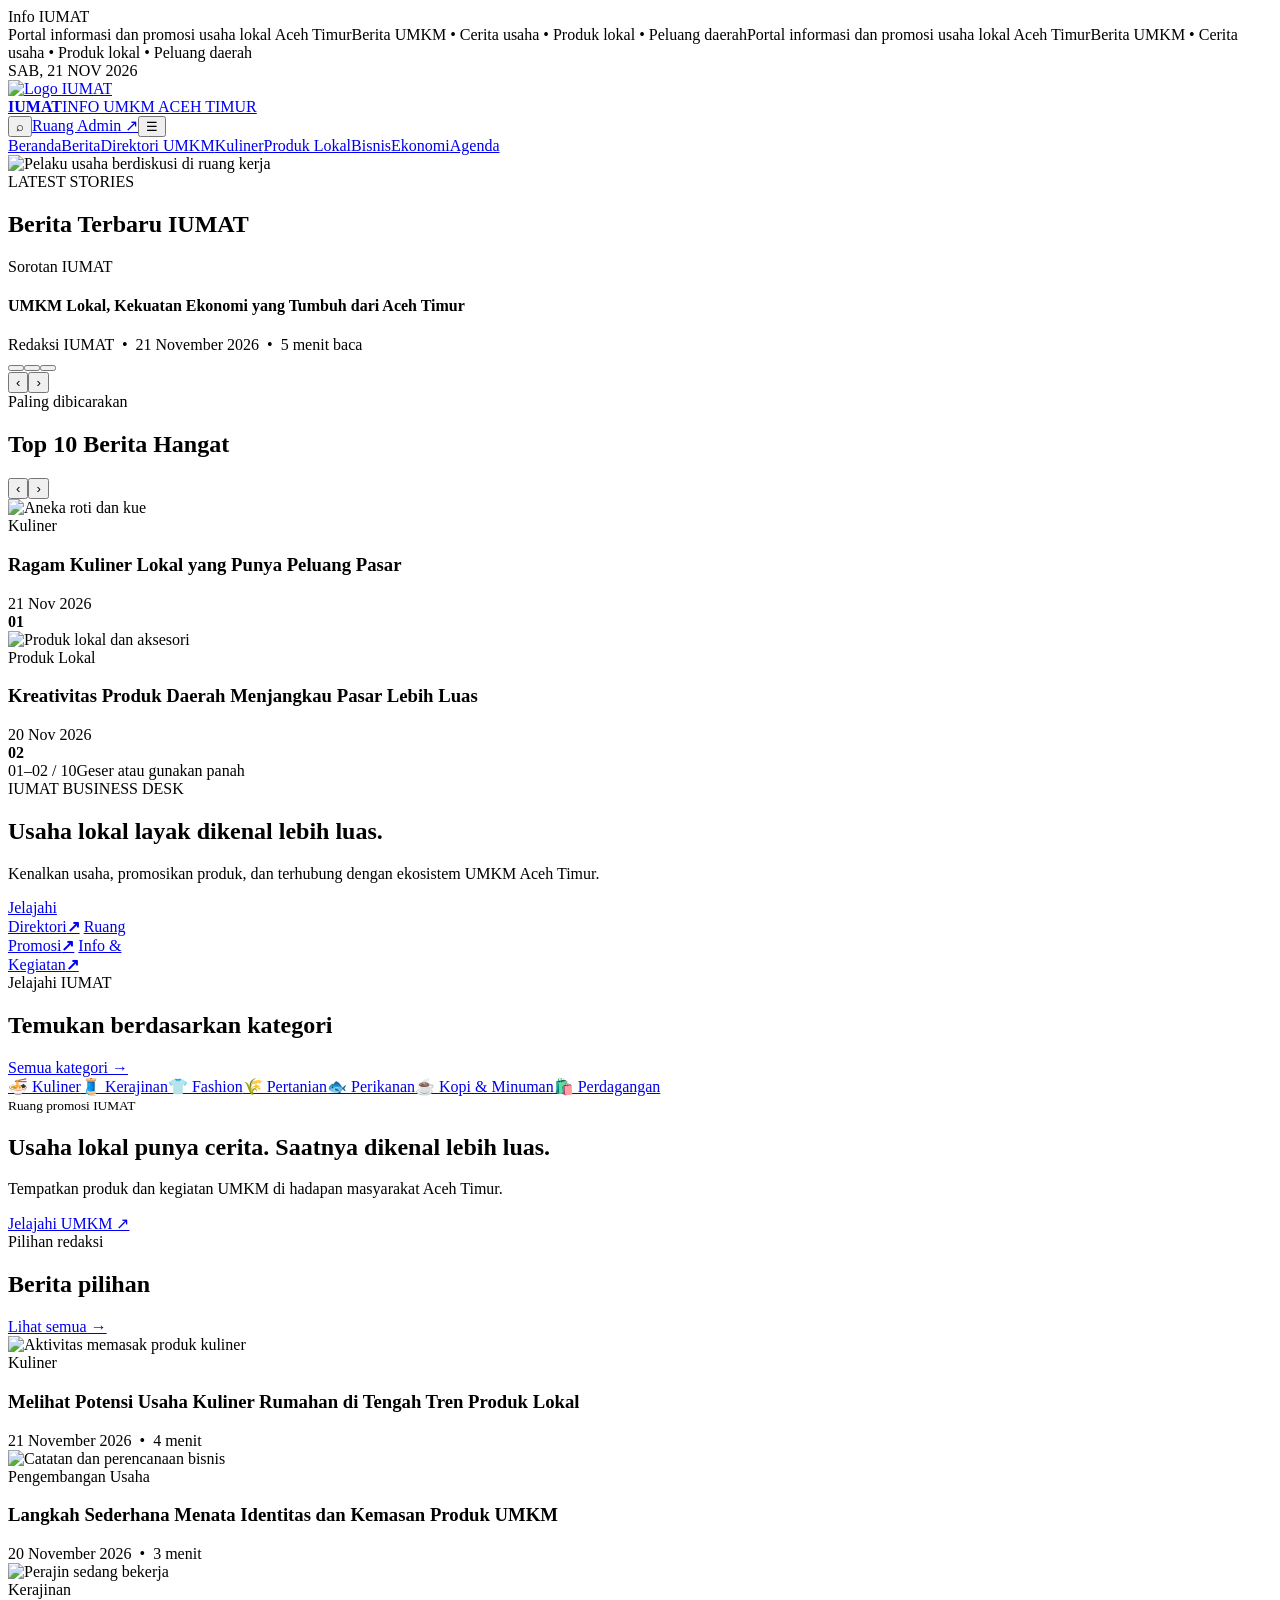
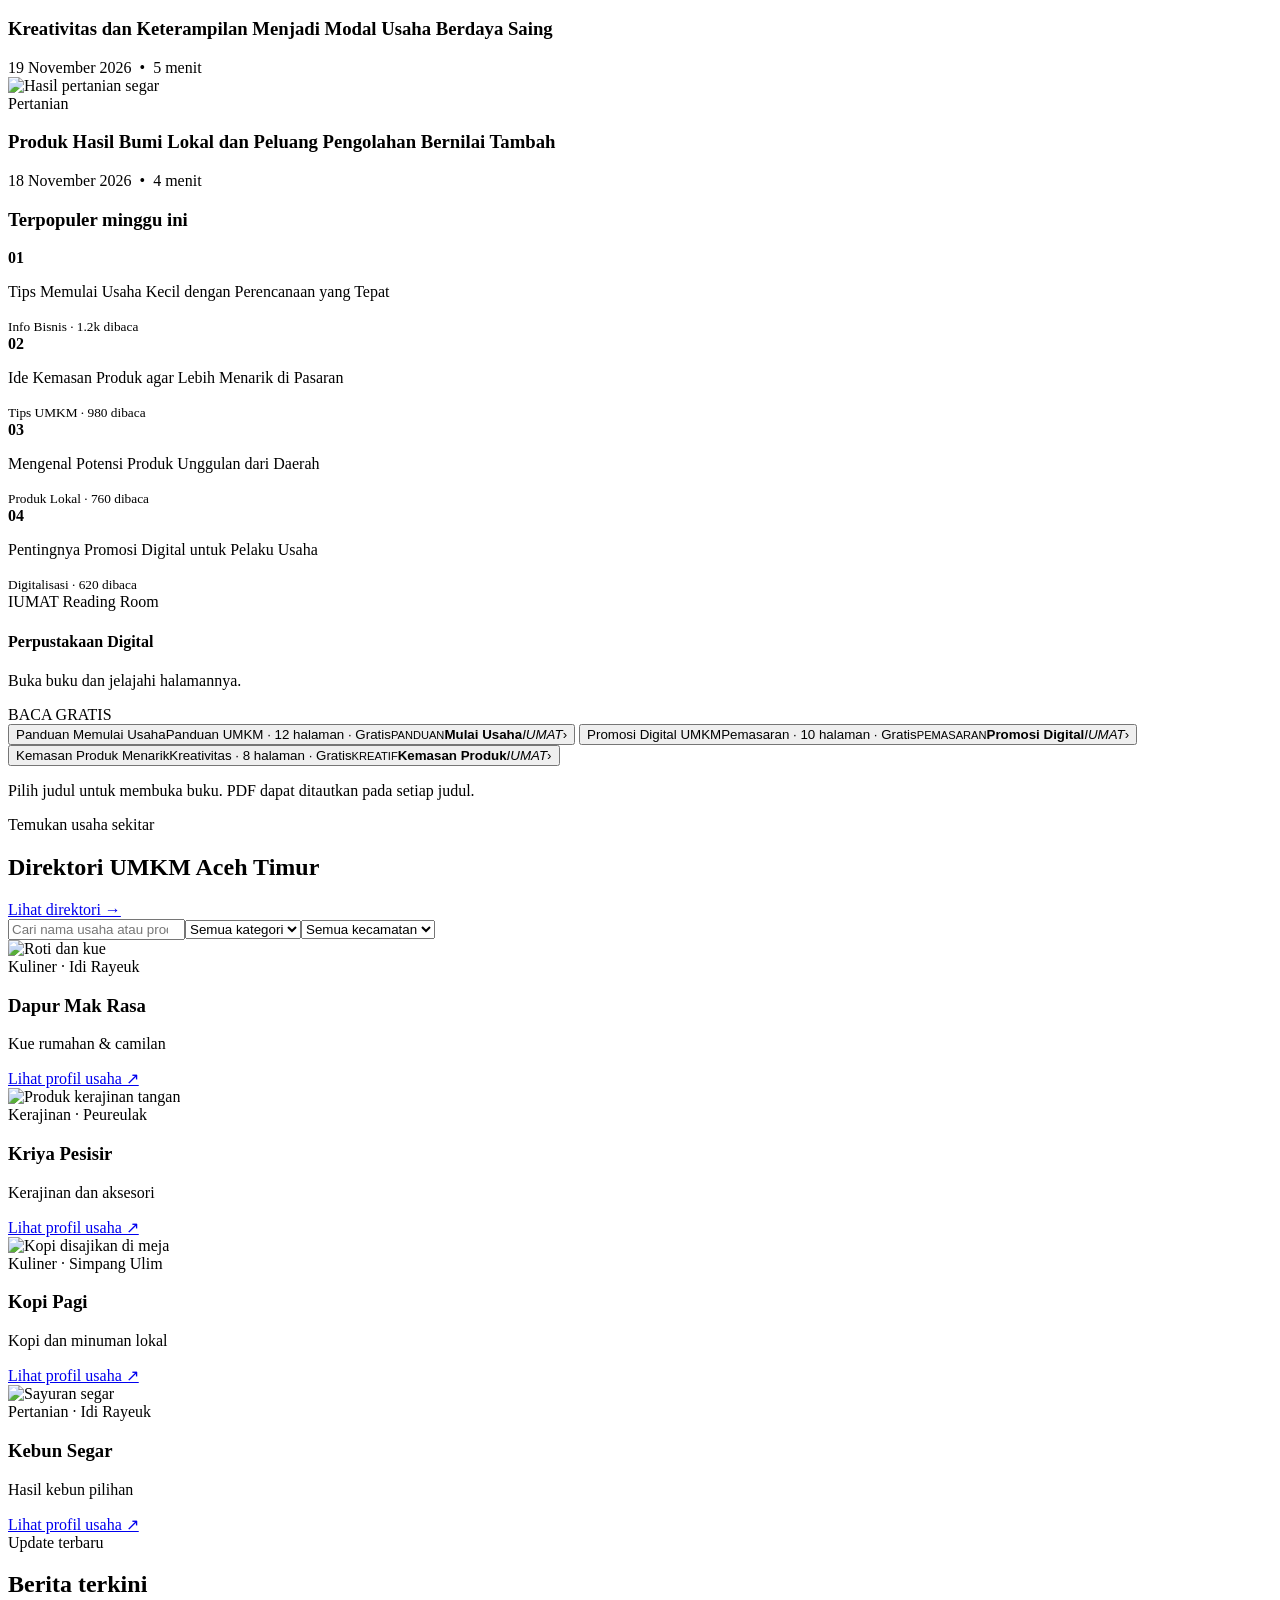
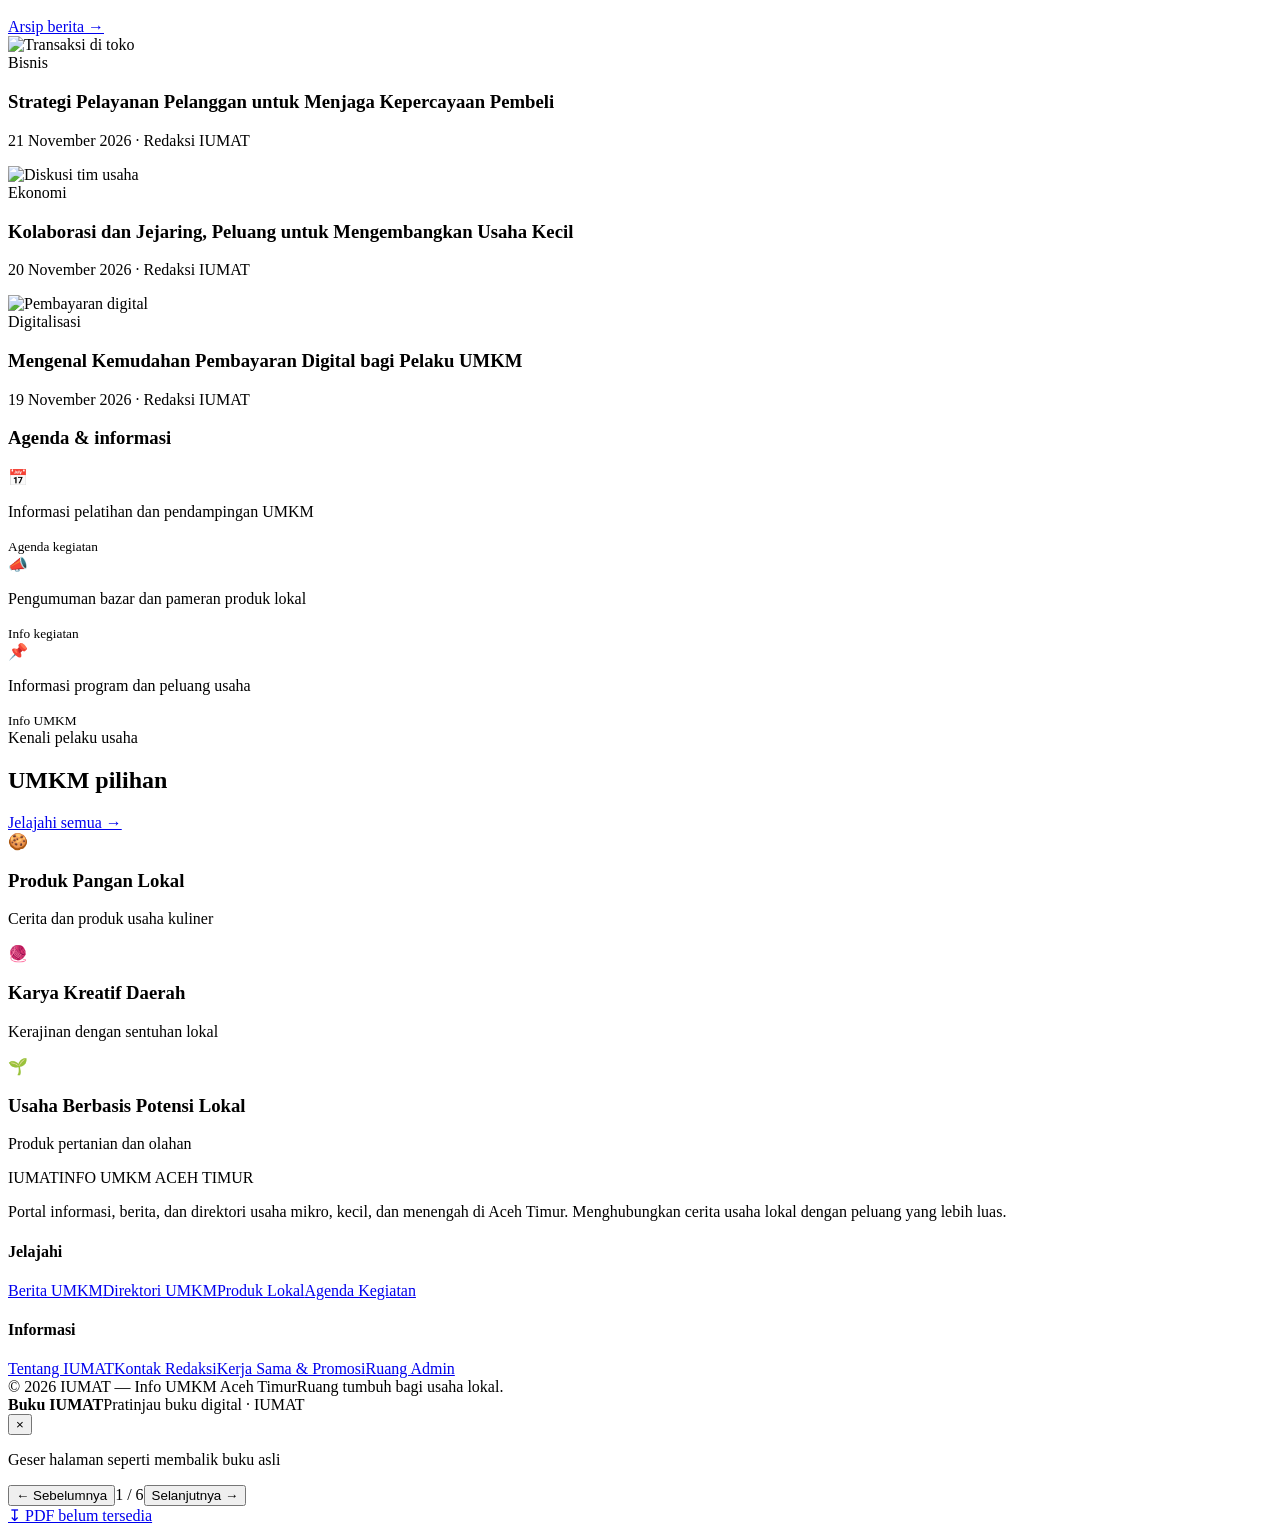
==== commit e01160ee: "Add files via upload" ====
--- a/index.html
+++ b/index.html
@@ -8,544 +8,7 @@
 <link rel="preconnect" href="https://fonts.googleapis.com">
 <link rel="preconnect" href="https://fonts.gstatic.com" crossorigin>
 <link href="https://fonts.googleapis.com/css2?family=Plus+Jakarta+Sans:wght@400;500;600;700;800;900&display=swap" rel="stylesheet">
-<style>
-:root{--navy:#102a43;--blue:#163b65;--accent:#2684ff;--ink:#172b3d;--muted:#718096;--bg:#f3f6fa;--line:#e5ebf2;--white:#fff;--radius:16px;--shadow:0 10px 30px rgba(16,42,67,.08)}
-*{box-sizing:border-box}html{scroll-behavior:smooth}body{margin:0;background:var(--bg);color:var(--ink);font-family:"Plus Jakarta Sans",ui-sans-serif,system-ui,-apple-system,"Segoe UI",sans-serif;line-height:1.55}a{color:inherit;text-decoration:none}button,input,select{font:inherit}.wrap{width:min(1160px,calc(100% - 36px));margin:auto}
-.topline{background:#081b2e;color:#d8e5f2;font-size:10px;overflow:hidden;border-bottom:1px solid #ffffff12}
-.topline .wrap{display:flex;align-items:center;gap:14px;min-height:30px;padding:0}
-.topline-badge{display:inline-flex;align-items:center;gap:7px;flex:0 0 auto;color:#9fcaff;font-size:9px;font-weight:900;letter-spacing:1.1px;text-transform:uppercase;white-space:nowrap}
-.topline-badge:before{content:"";width:6px;height:6px;border-radius:50%;background:#39a0ff;box-shadow:0 0 0 3px #2684ff25}
-.topline-ticker{min-width:0;flex:1;overflow:hidden;white-space:nowrap;mask-image:linear-gradient(90deg,transparent,#000 3%,#000 97%,transparent)}
-.topline-track{display:flex;width:max-content;align-items:center;gap:42px;animation:iumatTicker 27s linear infinite}
-.topline-track span{white-space:nowrap;color:#d8e5f2;font-weight:600;letter-spacing:.1px}
-.topline-track span:after{content:"✦";color:#4b9bff;margin-left:42px;font-size:9px}
-.topline-date{flex:0 0 auto;padding-left:12px;border-left:1px solid #ffffff24;color:#b8cce0;font-size:9px;font-weight:800;letter-spacing:.45px;white-space:nowrap}
-.topline:hover .topline-track{animation-play-state:paused}
-@keyframes iumatTicker{from{transform:translateX(0)}to{transform:translateX(-50%)}}
-@media(max-width:540px){.topline .wrap{gap:9px;min-height:29px}.topline-badge{font-size:8px;letter-spacing:.8px}.topline-date{font-size:8px;padding-left:8px}.topline-track{gap:28px;animation-duration:22s}.topline-track span{font-size:9px}.topline-track span:after{margin-left:28px}}
-header{background:var(--navy);color:#fff;position:relative;z-index:5}.head{display:flex;align-items:center;justify-content:space-between;padding:18px 0;gap:20px}.brand{display:flex;align-items:center;gap:12px;min-width:0}.brandmark{width:54px;height:54px;flex:0 0 54px;border-radius:50%;background:transparent;display:grid;place-items:center;overflow:hidden;box-shadow:none}.brandmark img{display:block;width:100%;height:100%;object-fit:contain}.brandtext strong{display:block;font-size:21px;letter-spacing:1.5px;line-height:1.15}.brandtext span{display:block;font-size:10px;letter-spacing:1.5px;color:#c5d7e8;margin-top:4px;font-weight:700}.head-actions{display:flex;align-items:center;gap:10px}.iconbtn,.menu-toggle{border:1px solid #ffffff35;background:#ffffff12;color:white;width:42px;height:42px;border-radius:12px;display:grid;place-items:center;cursor:pointer;font-size:19px}.admin-link{background:#2684ff;color:white;border-radius:10px;padding:11px 16px;font-size:13px;font-weight:800}
-.navbar{background:#0b2035;border-top:1px solid #ffffff16;position:sticky;top:0;z-index:100;box-shadow:0 5px 18px rgba(5,20,35,.12)}.nav{display:flex;gap:4px;overflow:auto;scrollbar-width:none;align-items:center}.nav::-webkit-scrollbar{display:none}.nav a{white-space:nowrap;color:#d8e5f2;padding:13px 14px;font-size:13px;font-weight:700;border-bottom:3px solid transparent;transition:color .2s,border-color .2s,background .2s;position:relative}.nav a:hover,.nav a.is-active{color:#fff;border-color:#4b9bff}.nav a.is-active{background:linear-gradient(180deg,transparent,rgba(38,132,255,.12))}.nav a:focus-visible,.menu-toggle:focus-visible{outline:2px solid #8fc4ff;outline-offset:3px}.nav a:after{content:"";position:absolute;left:14px;right:14px;bottom:5px;height:2px;background:#65adff;transform:scaleX(0);transform-origin:left;transition:transform .22s}.nav a.is-active:after{transform:scaleX(1)}
-@media(max-width:540px){.navbar{position:sticky;top:0}.navbar .nav{display:none;flex-direction:column;align-items:stretch;gap:2px;padding:8px 12px 12px;margin:0;max-height:min(70vh,440px);overflow:auto}.navbar.is-open .nav{display:flex;animation:navDrop .2s ease-out}.nav a{padding:11px 13px;border:0;border-radius:9px;font-size:12px}.nav a:after{display:none}.nav a.is-active{background:#ffffff14;color:#fff;box-shadow:inset 3px 0 #55a5ff}.menu-toggle[aria-expanded="true"]{background:#2684ff;border-color:#2684ff}@keyframes navDrop{from{opacity:0;transform:translateY(-6px)}to{opacity:1;transform:translateY(0)}}}
-main{padding:24px 0 50px}.section{margin-top:34px}.section-head{display:flex;align-items:end;justify-content:space-between;gap:12px;margin-bottom:16px}.eyebrow{font-size:10px;letter-spacing:1.7px;text-transform:uppercase;color:var(--accent);font-weight:900}.section h2{font-size:22px;line-height:1.2;margin:4px 0 0;color:var(--navy);letter-spacing:-.5px}.more{font-size:12px;color:#176bd0;font-weight:800}
-.hero-grid{display:grid;grid-template-columns:1.7fr .85fr;gap:16px}.hero-main{height:390px;position:relative;border-radius:20px;overflow:hidden;background:#183a5a;box-shadow:var(--shadow)}.hero-main img{width:100%;height:100%;object-fit:cover;display:block;filter:brightness(.78)}.hero-main:after{content:"";position:absolute;inset:30% 0 0;background:linear-gradient(transparent,rgba(4,20,35,.92))}.hero-copy{position:absolute;z-index:1;left:28px;right:28px;bottom:27px;color:white}.tag{display:inline-block;background:transparent;color:#fff;border-radius:0;padding:0 0 5px;font-size:9px;font-weight:800;letter-spacing:1.1px;text-transform:uppercase;border-bottom:2px solid var(--accent)}.hero-copy h1{font-size:clamp(24px,3vw,36px);line-height:1.16;max-width:680px;margin:12px 0 10px;letter-spacing:-.8px}.meta{font-size:12px;color:#d5e1ed}.hero-controls{display:flex;align-items:center;gap:8px;margin-top:17px}.dot{width:6px;height:6px;border:0;border-radius:10px;background:#ffffff70;padding:0;cursor:pointer;transition:.25s}.dot.active{width:22px;background:#fff}.hero-arrows{display:flex;gap:7px;margin-left:8px}.hero-arrow{width:31px;height:31px;border:1px solid #ffffff70;border-radius:50%;background:#ffffff16;color:#fff;font-size:18px;line-height:1;cursor:pointer;display:grid;place-items:center;transition:.2s}.hero-arrow:hover{background:#2684ff;border-color:#2684ff}.hero-progress{height:2px;background:#ffffff40;width:100px;margin-left:5px;overflow:hidden;border-radius:5px}.hero-progress span{display:block;height:100%;width:0;background:#fff}/* Cinematic Ken Burns untuk foto Hero utama */
-.hero-main .hero-slide-image{transition:opacity .9s ease;will-change:transform,opacity;transform:scale(1.03)}
-.hero-main.is-changing .hero-slide-image{opacity:.12}
-.hero-main .hero-slide-image.kenburns-1{animation:iumatKenBurnsOne 7s ease-in-out both}
-.hero-main .hero-slide-image.kenburns-2{animation:iumatKenBurnsTwo 7s ease-in-out both}
-.hero-main .hero-slide-image.kenburns-3{animation:iumatKenBurnsThree 7s ease-in-out both}
-@keyframes iumatKenBurnsOne{from{transform:scale(1.035) translate3d(0,0,0);transform-origin:50% 50%}to{transform:scale(1.14) translate3d(-1.1%,.4%,0);transform-origin:50% 50%}}
-@keyframes iumatKenBurnsTwo{from{transform:scale(1.13) translate3d(1.1%,0,0);transform-origin:50% 50%}to{transform:scale(1.035) translate3d(-.5%,.3%,0);transform-origin:50% 50%}}
-@keyframes iumatKenBurnsThree{from{transform:scale(1.04) translate3d(-.8%,.2%,0);transform-origin:50% 50%}to{transform:scale(1.14) translate3d(1%,0,0);transform-origin:50% 50%}}
-@media(prefers-reduced-motion:reduce){.hero-main .hero-slide-image{animation:none!important;transition:opacity .2s ease!important;transform:none!important}}.hero-side{display:grid;grid-template-rows:1fr 1fr;gap:16px} .hero-side{display:grid;grid-template-rows:auto 1fr auto;gap:9px;min-width:0}.hot-head{display:flex;align-items:center;justify-content:space-between;gap:8px}.hot-head .eyebrow{font-size:9px;letter-spacing:1.2px}.hot-head h2{font-size:16px;line-height:1.2;margin:2px 0 0;color:var(--navy)}.hot-controls{display:flex;gap:6px}.hot-controls .hero-arrow{width:29px;height:29px;color:var(--navy);border-color:#d9e4ef;background:#fff}.hot-controls .hero-arrow:hover{color:#fff}.hot-window{display:grid;grid-template-rows:1fr 1fr;gap:10px;min-height:0}.hot-card{min-height:0;position:relative;border-radius:14px}.hot-card img{transition:opacity .2s ease}.hot-card .side-copy h3{font-size:14px;margin:6px 0 3px}.hot-rank{position:absolute;z-index:2;right:11px;top:10px;background:#102a43d9;color:#fff;border:1px solid #ffffff50;border-radius:7px;padding:4px 7px;font-size:10px;letter-spacing:.5px}.hot-foot{display:flex;justify-content:space-between;gap:8px;color:#8293a4;font-size:9px;font-weight:700}.hot-card.is-changing img{opacity:.25}.hero-grid{align-items:stretch}.hero-side{min-height:390px}.side-story{position:relative;overflow:hidden;border-radius:18px;min-height:185px;background:#1c4263}.side-story img{width:100%;height:100%;object-fit:cover;position:absolute;inset:0;filter:brightness(.7)}.side-story:after{content:"";position:absolute;inset:35% 0 0;background:linear-gradient(transparent,#061a2cdd)}.side-copy{position:absolute;z-index:1;bottom:16px;left:17px;right:17px;color:#fff}.side-copy h3{font-size:16px;line-height:1.25;margin:8px 0 4px}
-.topics{display:flex;gap:9px;overflow:auto;padding:2px 0 7px;scrollbar-width:none}.topics::-webkit-scrollbar{display:none}.topic{white-space:nowrap;background:transparent;border:0;border-bottom:2px solid transparent;padding:7px 5px 6px;border-radius:0;font-size:11px;font-weight:700;color:#52677c}.topic:hover{background:transparent;border-color:var(--accent);color:#145eb5}
-.explore-section{margin-top:20px;padding:0 2px}.explore-section .section-head{margin-bottom:8px;align-items:center}.explore-section .section h2,.explore-section h2{font-size:20px}.explore-section .topics{gap:15px;padding:1px 0 4px}.explore-section .topic{padding:5px 1px 5px;font-size:10px;color:#536b82;border-bottom:2px solid #d9e7f6}.explore-section .topic:hover{border-color:var(--accent);color:#145eb5}.explore-section .more{font-size:11px;white-space:nowrap}.promo{margin-top:28px;border-radius:17px;overflow:hidden;background:linear-gradient(105deg,#102a43,#1c5486);color:#fff;padding:23px 28px;display:flex;align-items:center;justify-content:space-between;gap:20px;position:relative}.promo:after{content:"IUMAT";font-weight:1000;font-size:90px;letter-spacing:-7px;color:#ffffff0c;position:absolute;right:18%;top:-24px}.promo small{color:#a9d0ff;text-transform:uppercase;font-weight:900;letter-spacing:1.6px}.promo h2{margin:4px 0;font-size:21px}.promo p{margin:0;color:#d2e1f0;font-size:13px}.promo a{position:relative;z-index:1;background:#fff;color:var(--navy);border-radius:10px;padding:12px 16px;font-weight:900;font-size:12px;white-space:nowrap}
-.content-grid{display:grid;grid-template-columns:1.65fr .8fr;gap:24px}.cards{display:grid;grid-template-columns:repeat(2,1fr);gap:15px}.card{background:#fff;border:1px solid var(--line);border-radius:15px;overflow:hidden;box-shadow:0 4px 15px #102a4308;transition:.2s}.card:hover{transform:translateY(-3px);box-shadow:var(--shadow)}.thumb{height:165px;position:relative;background:#dce8f2}.thumb img{width:100%;height:100%;object-fit:cover;display:block}.card-body{padding:14px}.card h3{font-size:15px;line-height:1.35;margin:8px 0;color:#18334d}.card .meta{color:var(--muted);font-size:11px}.category-label{display:inline-block;font-size:9px;font-weight:800;color:#176bd0;text-transform:uppercase;letter-spacing:.8px;padding-bottom:3px;border-bottom:2px solid var(--accent)}
-.side-panel{background:#fff;border:1px solid var(--line);border-radius:16px;padding:18px;height:max-content}.side-panel h3{margin:0 0 13px;color:var(--navy);font-size:17px}.popular-item{display:flex;gap:11px;padding:12px 0;border-top:1px solid var(--line)}.number{font-size:23px;font-weight:900;color:#b8cce0;line-height:1}.popular-item p{font-size:12px;font-weight:800;line-height:1.35;margin:0}.popular-item small{color:var(--muted);font-size:10px}
-.directory-tools{display:flex;gap:9px;flex-wrap:wrap;margin-bottom:15px}.directory-tools input,.directory-tools select{background:#fff;border:1px solid var(--line);border-radius:10px;padding:11px 13px;color:#344b60;outline:none}.directory-tools input{flex:1;min-width:190px}.directory-tools select{min-width:155px}.business-grid{display:grid;grid-template-columns:repeat(4,1fr);gap:14px}.business-card{background:#fff;border:1px solid var(--line);border-radius:15px;overflow:hidden}.business-card img{width:100%;height:135px;object-fit:cover;display:block}.business-info{padding:12px}.business-info h3{font-size:14px;margin:4px 0;color:var(--navy)}.business-info p{font-size:11px;color:var(--muted);margin:0 0 10px}.wa{display:block;text-align:center;background:#e8f7ef;color:#147b48;padding:8px;border-radius:8px;font-size:11px;font-weight:900}
-.latest-list{background:#fff;border:1px solid var(--line);border-radius:15px;overflow:hidden}.latest-item{display:grid;grid-template-columns:125px 1fr;gap:15px;padding:14px;border-bottom:1px solid var(--line)}.latest-item:last-child{border:0}.latest-item img{width:125px;height:88px;object-fit:cover;border-radius:9px}.latest-item h3{font-size:14px;line-height:1.35;margin:5px 0}.latest-item p{font-size:11px;color:var(--muted);margin:0}
-.featured-strip{display:grid;grid-template-columns:repeat(3,1fr);gap:15px}.featured{background:linear-gradient(135deg,#fff,#edf4fb);border:1px solid var(--line);border-radius:15px;padding:17px;display:flex;gap:13px;align-items:center}.avatar{width:55px;height:55px;flex:0 0 55px;border-radius:14px;background:#d8eaff;display:grid;place-items:center;font-size:24px}.featured h3{margin:0;font-size:13px;color:var(--navy)}.featured p{margin:3px 0 0;color:var(--muted);font-size:11px}
-footer{background:#0b2035;color:#d5e2ef;padding:36px 0 18px}.footgrid{display:grid;grid-template-columns:1.5fr 1fr 1fr;gap:35px}.footbrand{font-size:21px;font-weight:950;letter-spacing:1px}.footbrand span{display:block;font-size:10px;color:#9eb6cc;letter-spacing:1.5px}.footgrid p,.footgrid a{font-size:12px;color:#b8c9d9}.footgrid h4{font-size:13px;color:white;margin:0 0 10px}.footlinks{display:grid;gap:7px}.copyright{border-top:1px solid #ffffff20;margin-top:25px;padding-top:15px;color:#8fa7bc;font-size:10px;display:flex;justify-content:space-between;gap:10px}
-.menu-toggle{display:none}
-@media(max-width:800px){.hero-grid{grid-template-columns:1fr}.hero-side{min-height:0;grid-template-rows:auto 1fr auto}.hot-window{grid-template-columns:1fr 1fr;grid-template-rows:175px}.hot-card{min-height:175px}.hero-main{height:360px}.hero-side{grid-template-columns:1fr 1fr;grid-template-rows:175px}.content-grid{grid-template-columns:1fr}.business-grid{grid-template-columns:repeat(2,1fr)}.footgrid{grid-template-columns:1fr 1fr}.footgrid>div:first-child{grid-column:1/-1}}
-@media(max-width:540px){.hero-side{gap:8px}.hot-head h2{font-size:15px}.hot-window{grid-template-rows:145px;gap:8px}.hot-card{min-height:145px}.hot-card .side-copy h3{font-size:12px}.hot-card .side-copy{left:10px;right:10px;bottom:9px}.hot-rank{right:8px;top:8px}.hot-foot{font-size:8px}.explore-section{margin-top:15px;padding:0}.explore-section .section-head{margin-bottom:7px}.explore-section h2{font-size:18px}.explore-section .topics{gap:13px}.wrap{width:min(100% - 24px,1160px)}.topline .wrap{font-size:10px}.head{padding:13px 0}.brandmark{width:46px;height:46px;flex:0 0 46px}.brandtext strong{font-size:18px}.brandtext span{font-size:8px;letter-spacing:1px}.admin-link{display:none}.menu-toggle{display:grid}.nav{margin:0 -12px;padding:0 8px}.nav a{padding:12px 11px;font-size:12px}.hero-main{height:340px;border-radius:15px}.hero-copy{left:17px;right:17px;bottom:18px}.hero-copy h1{font-size:25px}.hero-side{gap:9px;grid-template-rows:155px}.side-copy{left:11px;right:11px;bottom:10px}.side-copy h3{font-size:13px}.side-copy .meta{font-size:10px}.side-story{border-radius:13px}.promo{padding:19px;align-items:flex-start;flex-direction:column}.promo:after{font-size:65px;right:5%;top:5px}.promo h2{font-size:18px}.section{margin-top:28px}.section h2{font-size:20px}.cards{gap:10px}.thumb{height:125px}.card-body{padding:11px}.card h3{font-size:13px}.business-grid{gap:10px}.business-card img{height:115px}.latest-item{grid-template-columns:100px 1fr;padding:11px;gap:11px}.latest-item img{width:100px;height:78px}.latest-item h3{font-size:12px}.featured-strip{grid-template-columns:1fr}.footgrid{grid-template-columns:1fr 1fr;gap:22px}.copyright{flex-direction:column}.side-panel{padding:15px}}
-
-/* Penyempurnaan Top 10: kartu lebih lapang dan foto tetap terlihat */
-.hot-card{isolation:isolate}
-.hot-card:after{inset:42% 0 0;background:linear-gradient(180deg,transparent 0%,rgba(4,20,35,.88) 100%)}
-.hot-card .side-copy{left:13px;right:13px;bottom:11px}
-.hot-card .side-copy .tag{font-size:8px;letter-spacing:.8px;padding-bottom:3px}
-.hot-card .side-copy h3{font-size:13px;line-height:1.22;margin:5px 0 4px;display:-webkit-box;-webkit-line-clamp:3;-webkit-box-orient:vertical;overflow:hidden}
-.hot-card .side-copy .meta{font-size:10px;line-height:1.2}
-@media(max-width:540px){
- .hero-side{display:grid;grid-template-columns:minmax(0,1fr);grid-template-rows:auto auto auto;gap:10px;min-height:0}
- .hot-head{grid-column:1/-1;align-items:center}
- .hot-head .eyebrow{font-size:9px}
- .hot-head h2{font-size:16px;line-height:1.2}
- .hot-window{grid-column:1/-1;display:grid;grid-template-columns:repeat(2,minmax(0,1fr));grid-template-rows:154px;gap:10px;min-height:0}
- .hot-card{height:154px;min-height:154px;border-radius:13px}
- .hot-card .side-copy{left:10px;right:10px;bottom:9px}
- .hot-card .side-copy h3{font-size:11px;line-height:1.2;margin:4px 0 3px;-webkit-line-clamp:3}
- .hot-card .side-copy .tag{font-size:7px;letter-spacing:.65px;padding-bottom:2px}
- .hot-card .side-copy .meta{font-size:9px}
- .hot-rank{right:8px;top:8px;padding:3px 6px;font-size:9px}
- .hot-foot{grid-column:1/-1;font-size:9px;margin-top:1px}
-}
-
-
-/* Direktori: toolbar pencarian ringkas, modern, dan hemat ruang */
-.directory-tools{display:grid;grid-template-columns:minmax(180px,1fr) 170px 180px;gap:7px;margin:0 0 12px;align-items:center}
-.directory-tools input,.directory-tools select{height:39px;min-width:0;border:1px solid #dce5ef;border-radius:11px;background-color:#fff;color:#29445d;padding:0 34px 0 12px;font-size:11px;font-weight:650;box-shadow:0 2px 7px rgba(16,42,67,.035);transition:border-color .18s,box-shadow .18s,background .18s}
-.directory-tools input{width:100%;padding-left:36px;background-image:url("data:image/svg+xml,%3Csvg xmlns='http://www.w3.org/2000/svg' width='18' height='18' viewBox='0 0 24 24' fill='none' stroke='%23718aa3' stroke-width='2' stroke-linecap='round'%3E%3Ccircle cx='11' cy='11' r='7'/%3E%3Cpath d='m20 20-4-4'/%3E%3C/svg%3E");background-repeat:no-repeat;background-position:12px center;background-size:15px}
-.directory-tools input::placeholder{color:#91a1b2;font-weight:500}
-.directory-tools select{appearance:none;cursor:pointer;background-image:url("data:image/svg+xml,%3Csvg xmlns='http://www.w3.org/2000/svg' width='12' height='12' viewBox='0 0 24 24' fill='none' stroke='%23718aa3' stroke-width='2.3' stroke-linecap='round' stroke-linejoin='round'%3E%3Cpath d='m6 9 6 6 6-6'/%3E%3C/svg%3E");background-repeat:no-repeat;background-position:right 12px center;background-size:12px}
-.directory-tools input:focus,.directory-tools select:focus{outline:none;border-color:#2684ff;box-shadow:0 0 0 3px rgba(38,132,255,.11);background-color:#fff}
-@media(max-width:540px){.directory-tools{grid-template-columns:1fr 1fr;gap:6px;margin-bottom:10px}.directory-tools input{grid-column:1/-1;height:37px;border-radius:10px}.directory-tools select{height:35px;padding-left:10px;padding-right:27px;border-radius:9px;font-size:10px;background-position:right 9px center}.directory-tools input::placeholder{font-size:10px}}
-
-
-/* IUMAT — penyegaran khusus kartu Direktori UMKM */
-.business-grid{grid-template-columns:repeat(4,minmax(0,1fr));gap:16px;align-items:stretch}
-.business-card{display:flex;flex-direction:column;min-width:0;background:#fff;border:1px solid #e3eaf2;border-radius:18px;overflow:hidden;box-shadow:0 3px 12px rgba(16,42,67,.035);transition:transform .22s ease,box-shadow .22s ease,border-color .22s ease}
-.business-card:hover{transform:translateY(-4px);border-color:#cbdced;box-shadow:0 13px 28px rgba(16,42,67,.10)}
-.business-card>img{display:block;width:100%;height:auto;aspect-ratio:1.55/1;object-fit:cover;transition:transform .35s ease}
-.business-card:hover>img{transform:scale(1.035)}
-.business-info{display:flex;flex:1;flex-direction:column;align-items:flex-start;padding:14px 15px 15px}
-.business-info .category-label{display:inline-flex;align-items:center;max-width:100%;padding:5px 8px;border:0;border-radius:6px;background:#edf5ff;color:#2469ad;font-size:9px;line-height:1.2;letter-spacing:.65px;font-weight:800;white-space:normal}
-.business-info h3{font-size:16px;line-height:1.28;letter-spacing:-.35px;margin:10px 0 5px;color:#142f49}
-.business-info p{font-size:11px;line-height:1.5;color:#78899a;margin:0 0 13px}
-.business-info .wa{display:flex;align-items:center;justify-content:space-between;gap:8px;width:100%;margin-top:auto;padding:9px 11px;border:1px solid #dce9f8;border-radius:10px;background:#f3f8ff;color:#1769bd;text-align:left;font-size:10px;font-weight:800;transition:background .18s,border-color .18s,color .18s}
-.business-info .wa:after{content:'↗';display:grid;place-items:center;width:22px;height:22px;flex:0 0 22px;border-radius:50%;background:#e2efff;color:#1769bd;font-size:12px}
-.business-info .wa:hover{background:#e8f2ff;border-color:#bfd8f4;color:#10569e}
-@media(max-width:800px){.business-grid{grid-template-columns:repeat(2,minmax(0,1fr));gap:13px}}
-@media(max-width:540px){.business-grid{grid-template-columns:repeat(2,minmax(0,1fr));gap:11px}.business-card{border-radius:16px}.business-card>img{aspect-ratio:1.42/1}.business-info{padding:11px 11px 12px}.business-info .category-label{font-size:8px;letter-spacing:.45px;padding:5px 6px;border-radius:5px}.business-info h3{font-size:14px;line-height:1.25;margin:8px 0 4px}.business-info p{font-size:10px;line-height:1.4;margin-bottom:10px}.business-info .wa{font-size:9px;padding:7px 8px;border-radius:9px}.business-info .wa:after{width:19px;height:19px;flex-basis:19px}}
-
-
-
-/* IUMAT VISUAL REFINEMENT — penyelarasan ritme, proporsi, dan responsivitas.
-   Tidak menghapus/mengganti komponen atau perilaku yang sudah ada. */
-:root{
-  --section-space:clamp(26px,3.2vw,38px);
-  --card-line:#e6edf4;
-}
-main.wrap{padding-top:clamp(17px,2vw,24px);padding-bottom:clamp(34px,4vw,50px)}
-main.wrap>.section{margin-top:var(--section-space)}
-main.wrap>.explore-section{margin-top:clamp(15px,1.8vw,21px)}
-.section-head{align-items:flex-end;gap:14px;margin-bottom:14px}
-.section-head>div{min-width:0}
-.section-head h2{font-size:clamp(19px,2vw,23px);line-height:1.2;letter-spacing:-.55px;margin:3px 0 0}
-.section-head .more{flex:0 0 auto;font-size:10px;font-weight:800;white-space:nowrap}
-.section:not(.explore-section)>.section-head{padding-bottom:10px;border-bottom:1px solid var(--card-line)}
-.content-grid{align-items:start;gap:clamp(16px,2vw,24px)}
-.cards{gap:clamp(11px,1.35vw,16px)}
-.card{min-width:0;border-color:var(--card-line);box-shadow:0 3px 13px rgba(16,42,67,.045)}
-.card .thumb{overflow:hidden}
-.card .thumb img{display:block;width:100%;height:100%;object-fit:cover}
-.latest-list{box-shadow:0 3px 13px rgba(16,42,67,.035)}
-.latest-item{gap:13px;padding:13px}
-.latest-item img{width:100%;height:88px;object-fit:cover;border-radius:9px}
-.promo{border-radius:17px;gap:18px}
-.promo h2{max-width:650px;line-height:1.18;letter-spacing:-.65px}
-.promo p{max-width:590px}
-#direktori .section-head{margin-bottom:13px}
-#direktori .business-grid{row-gap:15px}
-#produk .product-grid,#produk .cards{align-items:stretch}
-
-@media(max-width:800px){
-  main.wrap{padding-top:16px}
-  main.wrap>.section{margin-top:27px}
-  main.wrap>.explore-section{margin-top:16px}
-  .content-grid{gap:17px}
-  .section-head{margin-bottom:12px}
-  .latest-item{grid-template-columns:112px minmax(0,1fr)}
-}
-@media(max-width:540px){
-  main.wrap{padding-top:13px;padding-bottom:30px}
-  main.wrap>.section{margin-top:24px}
-  main.wrap>.explore-section{margin-top:13px}
-  .section-head{gap:8px;margin-bottom:10px}
-  .section-head h2{font-size:17px;letter-spacing:-.35px}
-  .section-head .more{font-size:9px}
-  .section:not(.explore-section)>.section-head{padding-bottom:8px}
-  .cards{gap:9px}
-  .latest-item{grid-template-columns:94px minmax(0,1fr);gap:10px;padding:10px}
-  .latest-item img{height:78px;border-radius:8px}
-  .promo{padding:18px;border-radius:14px}
-  .promo h2{font-size:20px;line-height:1.2}
-  .promo p{font-size:11px;line-height:1.5}
-  #direktori .business-grid{gap:10px;row-gap:11px}
-}
-@media(prefers-reduced-motion:reduce){
-  .business-card,.business-card>img,.business-info .wa{transition:none!important}
-}
-
-
-/* Offset target navigasi agar judul bagian tidak tertutup sticky navigation */
-#berita,#direktori,#produk,#terkini,#agenda,#daftar-umkm{scroll-margin-top:145px}
-@media(max-width:540px){
-  #berita,#direktori,#produk,#terkini,#agenda,#daftar-umkm{scroll-margin-top:88px}
-}
-
-/* Sticky nav: desktop = navbar menempel; HP = header (logo + tombol menu) + menu menempel bersama */
-.site-top{display:contents}
-@media(max-width:540px){
-  .site-top{display:block;position:sticky;top:0;z-index:100;box-shadow:0 5px 18px rgba(5,20,35,.18)}
-  .site-top header{position:relative}
-  .site-top .head{padding:9px 0}
-  .site-top .navbar{position:static;box-shadow:none}
-  .site-top .navbar:not(.is-open){border-top:0}
-}
-
-/* Header editorial untuk kesejajaran Hero dan Top 10 — desktop saja */
-.latest-stories-heading{display:flex;align-items:baseline;gap:11px;margin:0 0 11px;padding:0 1px}
-.latest-stories-kicker{font-size:9px;line-height:1;font-weight:900;letter-spacing:1.65px;color:var(--accent);white-space:nowrap}
-.latest-stories-heading h2{margin:0;color:var(--navy);font-size:15px;line-height:1.15;font-weight:800;letter-spacing:-.25px}
-@media(max-width:800px){.latest-stories-heading{display:none}}
-
-
-/* IUMAT Business Insight + Quick Access: mengisi ruang di bawah Hero */
-.hero-grid{
-  grid-template-rows:390px auto;
-  align-items:stretch;
-}
-.hero-main{grid-column:1;grid-row:1}
-.hero-side{grid-column:2;grid-row:1 / span 2}
-.business-access-panel{
-  grid-column:1;
-  grid-row:2;
-  min-height:104px;
-  display:flex;
-  align-items:center;
-  justify-content:space-between;
-  gap:20px;
-  padding:17px 20px;
-  border:1px solid #dce8f5;
-  border-radius:16px;
-  background:linear-gradient(110deg,#ffffff 0%,#f7fbff 58%,#edf5ff 100%);
-  box-shadow:0 8px 24px rgba(16,42,67,.055);
-  position:relative;
-  overflow:hidden;
-}
-.business-access-panel:before{
-  content:"";
-  position:absolute;
-  left:0;top:15px;bottom:15px;width:3px;
-  border-radius:0 4px 4px 0;
-  background:var(--accent);
-}
-.business-access-copy{position:relative;z-index:1;max-width:310px;min-width:0}
-.business-access-kicker{
-  display:block;margin-bottom:5px;
-  color:var(--accent);font-size:8px;line-height:1;
-  font-weight:900;letter-spacing:1.45px;text-transform:uppercase
-}
-.business-access-copy h2{
-  margin:0 0 4px;color:var(--navy);
-  font-size:15px;line-height:1.2;font-weight:800;letter-spacing:-.3px
-}
-.business-access-copy p{
-  margin:0;color:#64788d;font-size:10px;line-height:1.45
-}
-.business-access-links{
-  position:relative;z-index:1;
-  display:grid;grid-template-columns:repeat(3,minmax(0,1fr));
-  gap:7px;flex:1;max-width:440px
-}
-.business-access-link{
-  min-height:48px;display:flex;align-items:center;justify-content:space-between;
-  gap:7px;padding:9px 10px;border:1px solid #e1eaf4;border-radius:10px;
-  background:#fff;color:var(--navy);font-size:9px;line-height:1.25;font-weight:800;
-  transition:transform .2s ease,border-color .2s ease,box-shadow .2s ease
-}
-.business-access-link span{display:block;min-width:0}
-.business-access-link b{color:var(--accent);font-size:15px;line-height:1}
-.business-access-link:hover{
-  transform:translateY(-2px);border-color:#a9ccf5;
-  box-shadow:0 6px 14px rgba(38,132,255,.10)
-}
-@media(max-width:800px){
-  .hero-grid{grid-template-rows:auto;align-items:stretch}
-  .hero-main{grid-column:1;grid-row:1}
-  .hero-side{grid-column:1;grid-row:2}
-  .business-access-panel{grid-column:1;grid-row:3}
-}
-@media(max-width:540px){
-  .business-access-panel{display:none}
-}
-
-
-
-/* IUMAT NEWS EXPERIENCE — penyempurnaan visual khusus komponen berita.
-   Struktur, konten, navigasi, dan fungsi yang ada tetap dipertahankan. */
-#berita .cards{align-items:stretch}
-#berita .card{
-  display:flex;flex-direction:column;min-width:0;
-  border:1px solid #e2eaf3;border-radius:16px;
-  box-shadow:0 4px 16px rgba(16,42,67,.045);
-  transition:transform .24s ease,box-shadow .24s ease,border-color .24s ease
-}
-#berita .card:hover{
-  transform:translateY(-4px);
-  border-color:#c8dbef;
-  box-shadow:0 14px 30px rgba(16,42,67,.11)
-}
-#berita .thumb{
-  height:auto;aspect-ratio:16/9;overflow:hidden;
-  background:linear-gradient(135deg,#dce8f2,#eef4fa)
-}
-#berita .thumb img{
-  transition:transform .45s cubic-bezier(.2,.7,.2,1),filter .3s ease
-}
-#berita .card:hover .thumb img{transform:scale(1.045);filter:saturate(1.06)}
-#berita .card-body{
-  display:flex;flex:1;flex-direction:column;align-items:flex-start;
-  padding:15px 16px 16px
-}
-#berita .category-label{
-  border:0;border-radius:5px;background:#edf5ff;
-  color:#2469ad;padding:5px 8px;
-  font-size:8px;line-height:1.2;letter-spacing:.75px
-}
-#berita .card h3{
-  display:-webkit-box;-webkit-box-orient:vertical;-webkit-line-clamp:3;
-  overflow:hidden;min-height:3.9em;
-  margin:10px 0 12px;color:#16324c;
-  font-size:clamp(13px,1.15vw,15px);line-height:1.38;
-  font-weight:800;letter-spacing:-.25px
-}
-#berita .card .meta{
-  width:100%;margin-top:auto;padding-top:9px;
-  border-top:1px solid #edf1f5;
-  color:#8292a2;font-size:10px;line-height:1.4
-}
-#berita .side-panel{
-  border-color:#e2eaf3;box-shadow:0 4px 16px rgba(16,42,67,.04)
-}
-#berita .popular-item{
-  padding:12px 0;border-bottom:1px solid #edf1f5;
-  transition:padding-left .2s ease
-}
-#berita .popular-item:last-child{border-bottom:0;padding-bottom:2px}
-#berita .popular-item:hover{padding-left:4px}
-#berita .popular-item p{line-height:1.4}
-#terkini .latest-list{
-  overflow:hidden;border:1px solid #e2eaf3;border-radius:16px;background:#fff
-}
-#terkini .latest-item{
-  position:relative;align-items:center;
-  border-bottom:1px solid #edf1f5;
-  transition:background .2s ease
-}
-#terkini .latest-item:last-child{border-bottom:0}
-#terkini .latest-item:hover{background:#f8fbff}
-#terkini .latest-item img{
-  aspect-ratio:1.25/1;height:auto;min-height:78px;
-  object-fit:cover;border:1px solid #edf1f5
-}
-#terkini .latest-item h3{
-  display:-webkit-box;-webkit-box-orient:vertical;-webkit-line-clamp:2;
-  overflow:hidden;line-height:1.4;letter-spacing:-.2px
-}
-#terkini .latest-item p{margin-bottom:0}
-@media(min-width:1100px){
-  #berita .cards{gap:17px}
-  #berita .card-body{padding:17px 18px 17px}
-  #berita .thumb{aspect-ratio:16/9}
-}
-@media(max-width:800px){
-  #berita .card h3{font-size:13px;min-height:3.7em}
-  #berita .card-body{padding:12px}
-  #terkini .latest-item{grid-template-columns:112px minmax(0,1fr)}
-}
-@media(max-width:540px){
-  #berita .cards{gap:9px}
-  #berita .card{border-radius:13px}
-  #berita .thumb{aspect-ratio:1.35/1}
-  #berita .card-body{padding:10px}
-  #berita .card h3{font-size:12px;line-height:1.35;min-height:4.05em;margin:8px 0 9px}
-  #berita .category-label{font-size:7px;padding:4px 6px}
-  #berita .card .meta{font-size:8px;padding-top:7px}
-  #berita .side-panel{padding:14px}
-  #terkini .latest-list{border-radius:13px}
-  #terkini .latest-item{grid-template-columns:94px minmax(0,1fr);gap:10px;padding:10px}
-  #terkini .latest-item img{min-height:72px}
-}
-@media(prefers-reduced-motion:reduce){
-  #berita .card,#berita .thumb img,#berita .popular-item,
-  #terkini .latest-item{transition:none!important}
-}
-
-
-/* IUMAT Reading Library — compact desktop list */
-.reading-library{margin-top:18px;padding-top:15px;border-top:1px solid #eaf0f6}
-.reading-library-head{display:flex;align-items:center;justify-content:space-between;gap:10px;margin-bottom:9px}
-.reading-library-kicker{font-size:8px;letter-spacing:1.45px;font-weight:900;color:#2684ff;text-transform:uppercase}
-.reading-library-head h4{margin:2px 0 0;font-size:15px;color:#102a43;letter-spacing:-.35px}
-.reading-library-head p{margin:2px 0 0;font-size:9px;color:#7c8da0}
-.library-count{font-size:8px;font-weight:800;color:#52718e;background:#eff6ff;border-radius:20px;padding:5px 8px;white-space:nowrap}
-.library-books{display:flex;flex-direction:column;gap:6px}
-.library-book{width:100%;min-width:0;display:flex;align-items:center;gap:10px;text-align:left;border:1px solid #e8eef5;border-radius:9px;background:#fff;padding:7px 8px;cursor:pointer;transition:background .18s,border-color .18s,box-shadow .18s}
-.library-book:hover{background:#f8fbff;border-color:#b8d5f6;box-shadow:0 5px 13px #102a430d}
-.library-book-copy{display:flex;flex:1;min-width:0;flex-direction:column;gap:3px}
-.library-book-title{display:block;color:#18334d;font-size:10px;font-weight:900;line-height:1.3}
-.library-book-meta{display:block;color:#8796a5;font-size:8px;line-height:1.3}
-.book-cover{width:38px;height:49px;flex:0 0 38px;border-radius:4px;padding:5px 4px;display:flex;flex-direction:column;justify-content:space-between;color:#fff;box-shadow:inset 3px 0 0 #ffffff25;position:relative;overflow:hidden;order:2}
-.book-cover:after{content:"";position:absolute;width:32px;height:32px;border:1px solid #ffffff38;border-radius:50%;right:-12px;bottom:-12px;box-shadow:0 0 0 5px #ffffff0c,0 0 0 10px #ffffff0a}
-.book-cover.c1{background:linear-gradient(145deg,#163b65,#2684ff)}.book-cover.c2{background:linear-gradient(145deg,#1d514c,#65a68a)}.book-cover.c3{background:linear-gradient(145deg,#6c422b,#c18a4e)}
-.book-cover small{font-size:4px;letter-spacing:.3px;font-weight:900;opacity:.85;z-index:1}.book-cover strong{font-size:6px;line-height:1.15;z-index:1}.book-cover em{font-size:4px;font-style:normal;opacity:.8;z-index:1}
-.library-book-arrow{color:#91a3b5;font-size:15px;line-height:1;margin-left:1px}
-.library-hint{margin:7px 0 0;font-size:8px;color:#8796a5;line-height:1.45}
-.book-modal{position:fixed;inset:0;z-index:1000;background:#071a2dcc;display:none;align-items:center;justify-content:center;padding:22px;backdrop-filter:blur(7px)}
-.book-modal.open{display:flex;animation:bookFade .22s ease}
-@keyframes bookFade{from{opacity:0}to{opacity:1}}
-.book-dialog{width:min(900px,100%);max-height:min(92vh,760px);overflow:auto;background:#f1f4f7;border:1px solid #ffffff55;border-radius:18px;box-shadow:0 28px 90px #0006;padding:18px}
-.book-toolbar{display:flex;align-items:center;justify-content:space-between;gap:12px;margin-bottom:14px}.book-toolbar strong{font-size:12px;color:#18334d}.book-toolbar span{display:block;font-size:9px;color:#8190a0;margin-top:2px}
-.book-close{border:0;width:34px;height:34px;border-radius:50%;background:#e3eaf1;color:#18334d;font-size:20px;cursor:pointer}
-.book-stage{perspective:1800px;max-width:740px;margin:auto;padding:8px 0 14px}
-.book-spread{display:grid;grid-template-columns:1fr 1fr;min-height:390px;position:relative;filter:drop-shadow(0 14px 20px #17334b20)}
-.book-page{background:#fffdf7;padding:clamp(20px,4vw,42px);position:relative;color:#344454;transform-origin:left center;backface-visibility:hidden;box-shadow:inset -10px 0 16px -16px #1b344e}
-.book-page.left{border-radius:9px 0 0 9px;border-right:1px solid #e8e1d4}.book-page.right{border-radius:0 9px 9px 0;box-shadow:inset 10px 0 16px -16px #1b344e}
-.book-page .page-mark{font-size:8px;letter-spacing:1.6px;color:#2684ff;font-weight:900;text-transform:uppercase}.book-page h2{font-family:Georgia,serif;font-size:clamp(20px,3vw,30px);line-height:1.15;color:#173b5b;margin:18px 0 12px}.book-page h3{font-family:Georgia,serif;font-size:20px;color:#173b5b;margin:12px 0}.book-page p{font-family:Georgia,serif;font-size:clamp(12px,1.5vw,15px);line-height:1.9;color:#536170}.book-page .page-no{position:absolute;bottom:16px;left:0;right:0;text-align:center;font:10px Georgia,serif;color:#a0a8ae}.book-page.right .page-no{left:0}.book-page.left .page-no{right:0}
-.book-page.flipping{animation:pageFlip .62s cubic-bezier(.2,.7,.25,1)}
-@keyframes pageFlip{0%{transform:rotateY(0);filter:brightness(1)}45%{filter:brightness(.78)}100%{transform:rotateY(-180deg);filter:brightness(1)}}
-.book-nav{display:flex;align-items:center;justify-content:center;gap:12px;margin:12px auto 0}.book-nav button,.pdf-link{border:0;border-radius:9px;padding:10px 15px;background:#163b65;color:#fff;font-size:10px;font-weight:900;cursor:pointer}.book-nav button:disabled{opacity:.35;cursor:not-allowed}.book-nav .page-indicator{font-size:10px;color:#718096;font-weight:800;min-width:58px;text-align:center}.book-footer{display:flex;justify-content:center;margin-top:10px}.pdf-link{background:#2684ff;display:inline-flex;align-items:center;gap:7px}.pdf-link.disabled{background:#dce5ee;color:#718096;cursor:not-allowed}
-@media(max-width:800px){.reading-library{display:none!important}}
-@media(max-width:560px){.book-modal{padding:10px}.book-dialog{padding:12px}.book-spread{min-height:360px}.book-page{padding:17px 14px}.book-page p{font-size:11px;line-height:1.7}}
-@media(prefers-reduced-motion:reduce){.library-book,.book-modal.open,.book-page.flipping{animation:none!important;transition:none!important}}
-
-
-
-/* ===================================================================
-   IUMAT HERO — satu blok bersih (menggantikan V2 + full-bleed hack)
-   Struktur: .site-top (header+nav, sticky, transparan) menumpuk di atas
-   .hero-zone (foto full-bleed). Isi Hero ada di dalam .wrap.
-   =================================================================== */
-:root{--top-h:0px;--hero-h:430px}
-
-/* Header + navigasi: menempel, transparan di atas Hero, solid setelah digulir */
-.site-top{display:block;position:sticky;top:0;left:0;right:0;width:100%;z-index:30;background:transparent;box-shadow:none}
-.site-top header,.site-top .navbar{background:rgba(11,32,53,.58);-webkit-backdrop-filter:blur(10px);backdrop-filter:blur(10px);transition:background .25s ease}
-.site-top header{border-bottom:1px solid rgba(255,255,255,.10)}
-.site-top .navbar{position:relative;top:auto;border-top:0;box-shadow:none}
-.site-top.is-solid header,.site-top.is-solid .navbar{background:#0d2640}
-.site-top.is-solid{box-shadow:0 6px 18px rgba(5,20,35,.16)}
-
-/* Zona Hero: foto full-bleed di belakang header dan isi Hero */
-.hero-zone{position:relative;isolation:isolate;overflow:hidden;background:#071a2c;color:#fff;
-  margin-top:calc(var(--top-h) * -1);padding:calc(var(--top-h) + 26px) 0 30px}
-.hero-zone .hero-slide-image{position:absolute;inset:0;z-index:-2;width:100%;height:100%;max-width:none;object-fit:cover;
-  filter:brightness(.72) saturate(1.08);transform:scale(1.04);transition:opacity .8s ease;will-change:transform,opacity}
-.hero-zone.is-changing .hero-slide-image{opacity:.1}
-.hero-zone .hero-slide-image.kenburns-1{animation:iumatKenBurnsOne 7s ease-in-out both}
-.hero-zone .hero-slide-image.kenburns-2{animation:iumatKenBurnsTwo 7s ease-in-out both}
-.hero-zone .hero-slide-image.kenburns-3{animation:iumatKenBurnsThree 7s ease-in-out both}
-.hero-zone:before{content:"";position:absolute;inset:0;z-index:-1;pointer-events:none;
-  background:
-   linear-gradient(180deg,rgba(5,20,35,.70) 0,rgba(5,20,35,0) 32%),
-   linear-gradient(90deg,rgba(4,17,31,.74) 0%,rgba(4,17,31,.30) 58%,rgba(4,17,31,.50) 100%),
-   linear-gradient(0deg,rgba(3,15,28,.86) 0,rgba(3,15,28,0) 58%)}
-.hero-zone:after{content:"";position:absolute;left:0;right:0;bottom:0;height:3px;z-index:0;
-  background:linear-gradient(90deg,#2684ff,#70bdff 45%,rgba(112,189,255,0))}
-.hero-zone .hero-inner{position:relative;z-index:1}
-
-/* Judul kecil di atas Hero (desktop) */
-.hero-zone .latest-stories-heading{margin:0 0 14px}
-.hero-zone .latest-stories-kicker{color:#8fc7ff}
-.hero-zone .latest-stories-heading h2{color:#fff}
-
-/* Grid Hero: kolom berita utama + kolom Top 10, tinggi sama */
-.hero-zone .hero-grid{display:grid;grid-template-columns:minmax(0,1.75fr) minmax(0,.85fr);grid-template-rows:auto;gap:22px;align-items:stretch}
-.hero-zone .hero-main{grid-column:1;grid-row:1;position:relative;height:var(--hero-h);overflow:visible;border:0;border-radius:0;background:transparent;box-shadow:none}
-.hero-zone .hero-main:before,.hero-zone .hero-main:after{display:none}
-.hero-zone .hero-copy{position:absolute;z-index:2;left:0;right:6%;bottom:4px;max-width:680px;color:#fff;text-shadow:0 2px 18px rgba(0,0,0,.30)}
-.hero-zone .hero-copy .tag{color:#e4f1ff;border:1px solid rgba(167,211,255,.55);border-radius:4px;background:rgba(9,38,67,.38);
-  padding:6px 10px;font-size:9px;letter-spacing:1.5px;-webkit-backdrop-filter:blur(6px);backdrop-filter:blur(6px)}
-.hero-zone .hero-copy h1{max-width:640px;margin:14px 0 10px;font-size:clamp(28px,3.4vw,42px);line-height:1.12;letter-spacing:-1.2px;font-weight:800;text-wrap:balance}
-.hero-zone .hero-main.has-detail-link{cursor:pointer}
-.hero-zone .hero-detail-title-link{color:inherit;text-decoration:none;text-decoration-thickness:2px;text-underline-offset:5px}
-.hero-zone .hero-detail-title-link:hover{text-decoration:underline}
-.hero-zone .hero-detail-title-link:focus-visible{outline:2px solid #9fd0ff;outline-offset:5px;border-radius:3px}
-.hero-zone .hero-copy .meta{color:#dce8f4;font-size:11px}
-.hero-zone .hero-controls{position:relative;z-index:3;margin-top:20px;gap:9px}
-.hero-zone .hero-controls .dot{width:7px;height:7px;background:rgba(255,255,255,.5)}
-.hero-zone .hero-controls .dot.active{width:26px;background:#fff}
-.hero-zone .hero-arrows .hero-arrow{width:34px;height:34px;border-color:rgba(255,255,255,.6);background:rgba(255,255,255,.12)}
-.hero-zone .hero-progress{width:clamp(54px,9vw,110px);background:rgba(255,255,255,.32)}
-.hero-zone .hero-progress span{background:#8dc7ff}
-
-/* Kolom Top 10 */
-.hero-zone .hero-side{grid-column:2;grid-row:1;height:var(--hero-h);min-height:0;display:grid;grid-template-rows:auto minmax(0,1fr) auto;gap:10px}
-.hero-zone .hot-head .eyebrow{color:#8fc7ff}
-.hero-zone .hot-head h2{color:#fff}
-.hero-zone .hot-controls .hero-arrow{color:#fff;background:rgba(255,255,255,.12);border-color:rgba(255,255,255,.42)}
-.hero-zone .hot-controls .hero-arrow:hover{background:var(--accent);border-color:var(--accent)}
-.hero-zone .hot-window{display:grid;grid-template-columns:minmax(0,1fr);grid-template-rows:repeat(2,minmax(0,1fr));gap:10px;min-height:0}
-.hero-zone .hot-card{height:auto;min-height:0;border:1px solid rgba(255,255,255,.16);box-shadow:0 8px 22px rgba(0,0,0,.22)}
-.hero-zone .hot-foot{color:#a9bdd0}
-
-/* Tablet */
-@media(max-width:800px){
-  :root{--hero-h:380px}
-  .hero-zone{padding-bottom:26px}
-  .hero-zone .hero-grid{grid-template-columns:minmax(0,1fr);gap:18px}
-  .hero-zone .hero-main{grid-column:1;grid-row:1}
-  .hero-zone .hero-side{grid-column:1;grid-row:2;height:auto;grid-template-rows:auto auto auto}
-  .hero-zone .hot-window{grid-template-columns:repeat(2,minmax(0,1fr));grid-template-rows:170px}
-  .hero-zone .hero-copy{right:0}
-  .hero-zone .hero-copy h1{font-size:clamp(26px,5vw,36px)}
-}
-
-/* HP: header + tombol menu menempel, dropdown menumpuk (tidak mendorong konten) */
-@media(max-width:540px){
-  :root{--hero-h:330px}
-  .site-top .head{padding:9px 0}
-  .site-top .navbar{height:0;border:0}
-  .site-top .navbar .nav{position:absolute;top:100%;left:0;right:0;width:100%;margin:0;border-radius:0 0 14px 14px;
-    background:rgba(11,32,53,.98);box-shadow:0 16px 30px rgba(0,0,0,.30)}
-  .hero-zone{padding-bottom:22px}
-  .hero-zone .hero-copy .tag{font-size:8px;padding:5px 8px;letter-spacing:1.2px}
-  .hero-zone .hero-copy h1{font-size:clamp(24px,7vw,30px);letter-spacing:-.7px;margin:12px 0 8px}
-  .hero-zone .hero-copy .meta{font-size:10px}
-  .hero-zone .hero-controls{margin-top:14px;gap:8px}
-  .hero-zone .hero-arrows .hero-arrow{width:31px;height:31px}
-  .hero-zone .hero-progress{width:46px}
-  .hero-zone .hot-window{grid-template-rows:150px;gap:9px}
-}
-@media(prefers-reduced-motion:reduce){
-  .hero-zone .hero-slide-image{animation:none!important;transition:opacity .2s ease!important;transform:none!important}
-  .site-top header,.site-top .navbar{transition:none}
-}
-
-
-/* Transisi Top 10: kartu memudar + bergeser, foto sedikit zoom */
-.hero-zone .hot-card{transition:opacity .34s ease var(--hot-delay,0ms),transform .42s cubic-bezier(.22,.61,.36,1) var(--hot-delay,0ms);will-change:opacity,transform}
-.hero-zone .hot-card.is-changing{opacity:0;transform:translateX(var(--hot-x,-22px))}
-.hero-zone .hot-card img{transform:scale(1);transition:transform .9s cubic-bezier(.22,.61,.36,1)}
-.hero-zone .hot-card.is-changing img{opacity:1;transform:scale(1.1)}
-@media(prefers-reduced-motion:reduce){.hero-zone .hot-card,.hero-zone .hot-card img{transition:opacity .2s ease!important;transform:none!important}}
-
-/* Buku: halaman 3D yang mengikuti gerakan tangan */
-.book-stage{perspective:none}
-.book-spread{perspective:2200px;filter:none;border-radius:9px;touch-action:pan-y;user-select:none;-webkit-user-select:none;cursor:grab;
-  box-shadow:0 18px 34px rgba(23,51,75,.22),0 2px 6px rgba(23,51,75,.12)}
-.book-spread:active{cursor:grabbing}
-.book-leaf{display:none;position:absolute;z-index:4;top:0;left:50%;width:50%;height:100%;transform-origin:left center;
-  transform-style:preserve-3d;will-change:transform;pointer-events:none}
-.leaf-face{position:absolute!important;inset:0;overflow:hidden;margin:0;-webkit-backface-visibility:hidden;backface-visibility:hidden}
-.leaf-back{transform:rotateY(180deg)}
-.leaf-shade{position:absolute;inset:0;pointer-events:none;opacity:var(--shade,0)}
-.leaf-front .leaf-shade{background:linear-gradient(90deg,rgba(40,30,15,0) 0%,rgba(40,30,15,.55) 100%)}
-.leaf-back .leaf-shade{background:linear-gradient(90deg,rgba(40,30,15,.55) 0%,rgba(40,30,15,0) 100%)}
-.book-cast{position:absolute;top:0;bottom:0;width:50%;z-index:2;pointer-events:none;opacity:0}
-.book-cast.r{right:0;background:linear-gradient(90deg,rgba(30,22,10,.34),rgba(30,22,10,0) 60%)}
-.book-cast.l{left:0;background:linear-gradient(270deg,rgba(30,22,10,.34),rgba(30,22,10,0) 60%)}
-.book-spine{position:absolute;z-index:3;top:0;bottom:0;left:calc(50% - 14px);width:28px;pointer-events:none;
-  background:linear-gradient(90deg,rgba(40,30,15,0),rgba(40,30,15,.20) 50%,rgba(40,30,15,0))}
-.book-drag-hint{margin:12px 0 0;text-align:center;font-size:9px;color:#8796a5}
-
-/* Buku StPageFlip */
-.sf-host{max-width:760px;margin:0 auto;padding:8px 0 14px}
-.sf-book{width:100%;height:clamp(330px,62vh,480px)}
-.sf-page{background:#fffdf7;color:#344454;overflow:hidden}
-.sf-inner{position:relative;box-sizing:border-box;width:100%;height:100%;padding:clamp(18px,4vw,34px) clamp(16px,3.4vw,30px)}
-.sf-inner .page-mark{font-size:8px;letter-spacing:1.6px;color:#2684ff;font-weight:900;text-transform:uppercase}
-.sf-inner h2,.sf-inner h3{font-family:Georgia,serif;color:#173b5b;line-height:1.15;margin:16px 0 10px}
-.sf-inner h2{font-size:clamp(18px,2.6vw,26px)}.sf-inner h3{font-size:clamp(17px,2.2vw,22px)}
-.sf-inner p{font-family:Georgia,serif;font-size:clamp(11px,1.35vw,14px);line-height:1.85;color:#536170;margin:0}
-.sf-inner .page-no{position:absolute;bottom:12px;left:0;right:0;text-align:center;font:10px Georgia,serif;color:#a0a8ae}
-.sf-cover{color:#fff;box-shadow:inset 5px 0 0 rgba(255,255,255,.18)}
-.sf-cover.c1{background:linear-gradient(145deg,#163b65,#2684ff)}.sf-cover.c2{background:linear-gradient(145deg,#1d514c,#65a68a)}.sf-cover.c3{background:linear-gradient(145deg,#6c422b,#c18a4e)}
-.sf-cover-in{box-sizing:border-box;height:100%;padding:12%;display:flex;flex-direction:column;justify-content:space-between}
-.sf-cover small{font-size:8px;letter-spacing:1.6px;font-weight:900;opacity:.85}
-.sf-cover strong{font-family:Georgia,serif;font-size:clamp(22px,3.4vw,32px);line-height:1.12}
-.sf-cover em{font-style:normal;font-size:10px;letter-spacing:1px;opacity:.8}
-
-/* Tahap 1 lanjutan: kartu berita dapat dibuka dengan klik maupun keyboard. */
-#berita .cards .card[data-article-slug],
-#terkini .latest-list .latest-item[data-article-slug],
-.hero-zone .hot-card[data-article-slug]{cursor:pointer}
-#berita .cards .card[data-article-slug]:focus-visible,
-#terkini .latest-list .latest-item[data-article-slug]:focus-visible,
-.hero-zone .hot-card[data-article-slug]:focus-visible{outline:3px solid #2684ff;outline-offset:3px}
-</style>
+<link rel="stylesheet" href="css/style.css">
 <script defer src="https://cdn.jsdelivr.net/npm/page-flip@2.0.7/dist/js/page-flip.browser.js"></script>
 </head>
 <body>
@@ -636,276 +99,5 @@
  </div>
 </div>
 
-<script>
-// Smart Navigation IUMAT: menu aktif mengikuti area yang sedang dibaca.
-const iumatNavbar=document.getElementById('iumatNavbar');
-const iumatMenuButton=document.querySelector('.menu-toggle');
-function toggleIumatNav(force){const open=typeof force==='boolean'?force:!iumatNavbar.classList.contains('is-open');iumatNavbar.classList.toggle('is-open',open);iumatMenuButton.setAttribute('aria-expanded',String(open));iumatMenuButton.setAttribute('aria-label',open?'Tutup menu':'Buka menu');iumatMenuButton.textContent=open?'✕':'☰';}
-const iumatNavLinks=[...document.querySelectorAll('#primaryNav a')];
-function setIumatActive(id){iumatNavLinks.forEach(link=>{const active=link.dataset.navTarget===id;link.classList.toggle('is-active',active);if(active)link.setAttribute('aria-current','location');else link.removeAttribute('aria-current')})}
-iumatNavLinks.forEach(link=>link.addEventListener('click',()=>{setIumatActive(link.dataset.navTarget);toggleIumatNav(false)}));
-const iumatObserved=[...new Set(iumatNavLinks.map(a=>a.dataset.navTarget).filter(id=>id&&id!=='top'))].map(id=>document.getElementById(id)).filter(Boolean);
-if('IntersectionObserver' in window){const navObserver=new IntersectionObserver(entries=>{const visible=entries.filter(e=>e.isIntersecting).sort((a,b)=>b.intersectionRatio-a.intersectionRatio);if(visible[0])setIumatActive(visible[0].target.id)},{rootMargin:'-22% 0px -62% 0px',threshold:[0,.1,.25,.5]});iumatObserved.forEach(section=>navObserver.observe(section));}
-window.addEventListener('scroll',()=>{if(window.scrollY<180)setIumatActive('top')},{passive:true});
-document.addEventListener('keydown',e=>{if(e.key==='Escape'&&iumatNavbar.classList.contains('is-open')){toggleIumatNav(false);iumatMenuButton.focus()}});
-window.addEventListener('resize',()=>{if(window.innerWidth>540)toggleIumatNav(false)});
-
-// Navigasi halus dan reveal ringan untuk interaksi premium tanpa mengubah struktur konten.
-document.querySelectorAll('a[href^="#"]').forEach(link=>link.addEventListener('click',e=>{const target=document.querySelector(link.getAttribute('href'));if(target){e.preventDefault();target.scrollIntoView({behavior:window.matchMedia('(prefers-reduced-motion: reduce)').matches?'auto':'smooth',block:'start'});}}));
-
-// Perpustakaan digital: contoh isi pratinjau; tautan PDF disiapkan untuk diisi admin.
-const libraryBooks=[
- {title:'Panduan Memulai Usaha',pages:[['Mulai Usaha yang Tangguh','Setiap usaha besar berawal dari langkah kecil. Kenali kebutuhan pasar, tentukan produk yang punya nilai, lalu mulai dengan rencana sederhana yang bisa dijalankan.'],['Kenali peluang di sekitar','Amati kebiasaan calon pelanggan, dengarkan masukan, dan catat masalah yang bisa dibantu oleh produk atau layanan Anda. Mulailah dari lingkungan terdekat.'],['Susun rencana sederhana','Tentukan produk, siapa pembelinya, biaya awal, harga jual, serta cara mengenalkan produk. Rencana sederhana membantu keputusan tetap terarah.'],['Kelola keuangan usaha','Pisahkan uang pribadi dan uang usaha. Catat setiap pemasukan dan pengeluaran agar kondisi usaha mudah dipantau dan dievaluasi.'],['Bangun kepercayaan pelanggan','Jaga kualitas, berikan informasi yang jujur, dan tanggapi pertanyaan dengan ramah. Pelanggan yang puas dapat menjadi promosi terbaik.'],['Tumbuh secara bertahap','Evaluasi hasil secara berkala. Perbaiki hal yang belum berjalan, pertahankan kualitas, dan kembangkan usaha sesuai kemampuan.']]},
- {title:'Promosi Digital UMKM',pages:[['Promosi Digital untuk UMKM','Dunia digital membuka kesempatan bagi usaha lokal untuk dikenal lebih luas. Mulailah dengan kanal yang paling mudah digunakan dan sesuai dengan pelanggan.'],['Tampilkan cerita produk','Gunakan foto yang jelas, deskripsi yang jujur, dan ceritakan keunikan produk. Konten sederhana yang konsisten lebih baik daripada unggahan yang jarang.'],['Pilih kanal yang tepat','Kenali tempat pelanggan biasa mencari informasi. Gunakan media sosial, katalog digital, dan percakapan pesan untuk membangun hubungan.'],['Layani dengan cepat','Balas pertanyaan secara sopan dan jelas. Siapkan informasi harga, pilihan produk, jam layanan, serta cara pemesanan.'],['Bangun reputasi','Minta ulasan pelanggan dengan sopan dan tanggapi masukan sebagai bahan perbaikan. Jaga konsistensi pelayanan.'],['Ukur hasil promosi','Catat pertanyaan masuk, pesanan, dan konten yang paling menarik perhatian. Gunakan hasilnya untuk menyusun langkah berikutnya.']]},
- {title:'Kemasan Produk Menarik',pages:[['Kemasan & Identitas Produk','Kemasan bukan hanya pembungkus. Ia membantu menjaga produk, memberi informasi, dan membangun kesan pertama yang mudah diingat.'],['Utamakan fungsi','Pilih bahan yang aman dan sesuai karakter produk. Pastikan kemasan mudah dibawa, disimpan, dan melindungi isi.'],['Buat identitas konsisten','Gunakan nama, logo, dan warna yang mudah dikenali. Informasi penting seperti komposisi atau kontak perlu terbaca jelas.'],['Tampilkan keunikan lokal','Cerita bahan, proses, atau inspirasi daerah dapat menjadi nilai tambah yang membedakan produk.'],['Sesuaikan biaya','Kemasan yang baik tidak harus mahal. Hitung biaya per unit dan uji beberapa pilihan sebelum memproduksi dalam jumlah besar.'],['Dengarkan pelanggan','Perhatikan komentar pelanggan tentang kemasan. Lakukan perbaikan kecil secara berkala agar produk makin nyaman digunakan.']]}
-];
-const bookModal=document.getElementById('bookModal'),bookLeft=document.getElementById('bookLeft'),bookRight=document.getElementById('bookRight'),
- bookSpread=document.getElementById('bookSpread'),bookLeaf=document.getElementById('bookLeaf'),leafFront=document.getElementById('leafFront'),
- leafBack=document.getElementById('leafBack'),castR=document.getElementById('castR'),castL=document.getElementById('castL');
-let activeBook=0,activePage=0,flip=null,rafId=0,drag=null;
-const BOOK_FILLER=['Sampai Jumpa','Terima kasih telah membaca. Terus belajar, bertumbuh, dan dukung usaha lokal Aceh Timur.'];
-const SHADE='<i class="leaf-shade"></i>';
-const escHTML=t=>String(t).replace(/[&<>]/g,c=>({'&':'&amp;','<':'&lt;','>':'&gt;'}[c]));
-function pageHTML(i,side){
- const pages=libraryBooks[activeBook].pages;
- const pg=i<0?null:(i<pages.length?pages[i]:BOOK_FILLER);if(!pg)return '';
- const left=side==='left',h=left?'h2':'h3';
- return '<span class="page-mark">'+(left?'IUMAT · INFO UMKM ACEH TIMUR':'CATATAN & PANDUAN')+'</span><'+h+'>'+escHTML(pg[0])+'</'+h+'><p>'+escHTML(pg[1])+'</p><span class="page-no">'+String(i+1).padStart(2,'0')+'</span>';
-}
-function renderBook(){
- const b=libraryBooks[activeBook],last=b.pages.length-2;
- bookLeft.innerHTML=pageHTML(activePage,'left');bookRight.innerHTML=pageHTML(activePage+1,'right');
- document.getElementById('bookModalTitle').textContent=b.title;
- document.getElementById('bookPageIndicator').textContent=(activePage/2+1)+' / '+Math.ceil(b.pages.length/2);
- document.getElementById('bookPrev').disabled=activePage<=0;document.getElementById('bookNext').disabled=activePage>=last;
-}
-function setLeaf(theta,py){
- const s=Math.sin(theta*Math.PI/180),tilt=((py==null?.5:py)-.5)*-7*s;
- bookLeaf.style.transform='rotateX('+tilt.toFixed(2)+'deg) rotateY('+(-theta).toFixed(2)+'deg)';
- bookLeaf.style.setProperty('--shade',(s*.42).toFixed(3));
- castR.style.opacity=theta<90?(s*.95).toFixed(3):0;castL.style.opacity=theta>=90?(s*.95).toFixed(3):0;
-}
-function beginFlip(dir){
- const last=libraryBooks[activeBook].pages.length-2,ap=activePage;
- if(flip||(dir>0&&ap>=last)||(dir<0&&ap<=0))return false;
- if(dir>0){leafFront.innerHTML=pageHTML(ap+1,'right')+SHADE;leafBack.innerHTML=pageHTML(ap+2,'left')+SHADE;bookRight.innerHTML=pageHTML(ap+3,'right')}
- else{leafFront.innerHTML=pageHTML(ap-1,'right')+SHADE;leafBack.innerHTML=pageHTML(ap,'left')+SHADE;bookLeft.innerHTML=pageHTML(ap-2,'left')}
- flip={dir:dir,theta:dir>0?0:180};
- bookLeaf.style.display='block';setLeaf(flip.theta,.5);return true;
-}
-function endFlip(done){
- const dir=flip.dir;if(done)activePage+=2*dir;
- flip=null;bookLeaf.style.display='none';castR.style.opacity=0;castL.style.opacity=0;renderBook();
-}
-function animateFlip(target,baseMs,py){
- cancelAnimationFrame(rafId);
- const from=flip.theta,dir=flip.dir,done=(dir>0&&target===180)||(dir<0&&target===0),t0=performance.now();
- const reduce=window.matchMedia('(prefers-reduced-motion: reduce)').matches;
- const dur=reduce?1:Math.max(240,baseMs*Math.abs(target-from)/180);
- const ease=t=>t<.5?4*t*t*t:1-Math.pow(-2*t+2,3)/2;
- const step=now=>{const t=Math.min(1,(now-t0)/dur);flip.theta=from+(target-from)*ease(t);setLeaf(flip.theta,py);
-  if(t<1)rafId=requestAnimationFrame(step);else endFlip(done)};
- rafId=requestAnimationFrame(step);
-}
-function startFlip(dir){if(beginFlip(dir))animateFlip(dir>0?180:0,760,.5)}
-function turnBook(step){if(sfHost.style.display==='block'){if(sf){if(step>0)sf.flipNext();else sf.flipPrev()}return}startFlip(step>0?1:-1)}
-let sf=null,sfToken=0;
-const sfHost=document.getElementById('sfHost'),bookStageEl=document.querySelector('.book-stage');
-function destroySF(){if(sf){try{sf.destroy()}catch(_){}sf=null}sfHost.querySelectorAll('.sf-book').forEach(n=>n.remove())}
-function showCustomBook(){destroySF();sfHost.style.display='none';bookStageEl.style.display='';renderBook()}
-function updateSF(idx){
- const total=sf.getPageCount(),n=total-2;
- document.getElementById('bookPageIndicator').textContent=idx<=0?'Sampul':(idx>=total-1?'Akhir':'Hal. '+Math.min(idx,n)+' / '+n);
- document.getElementById('bookPrev').disabled=idx<=0;document.getElementById('bookNext').disabled=idx>=total-1;
-}
-function coverEl(kind){
- const b=libraryBooks[activeBook],d=document.createElement('div');
- d.className='sf-page sf-cover c'+(activeBook+1);d.setAttribute('data-density','hard');
- d.innerHTML=kind==='front'
-  ?'<div class="sf-cover-in"><small>IUMAT · INFO UMKM ACEH TIMUR</small><strong>'+escHTML(b.title)+'</strong><em>Perpustakaan Digital</em></div>'
-  :'<div class="sf-cover-in"><small>TERIMA KASIH TELAH MEMBACA</small><strong>IUMAT</strong><em>Info UMKM Aceh Timur</em></div>';
- return d;
-}
-function initSF(){
- destroySF();bookStageEl.style.display='none';sfHost.style.display='block';
- const b=libraryBooks[activeBook],el=document.createElement('div');el.className='sf-book';
- document.getElementById('bookModalTitle').textContent=b.title;
- el.appendChild(coverEl('front'));
- b.pages.forEach((pg,i)=>{const d=document.createElement('div');d.className='sf-page';d.innerHTML='<div class="sf-inner">'+pageHTML(i,i%2===0?'left':'right')+'</div>';el.appendChild(d)});
- el.appendChild(coverEl('back'));
- sfHost.insertBefore(el,sfHost.firstChild);
- const token=++sfToken;
- setTimeout(()=>{
-  if(token!==sfToken||!bookModal.classList.contains('open'))return;
-  try{
-   sf=new St.PageFlip(el,{width:360,height:470,size:'stretch',minWidth:240,maxWidth:520,minHeight:320,maxHeight:700,
-    showCover:true,usePortrait:true,flippingTime:850,maxShadowOpacity:.55,drawShadow:true,startPage:0});
-   sf.on('flip',e=>updateSF(e.data));
-   (sf.loadFromHTML||sf.loadFromHtml).call(sf,el.querySelectorAll('.sf-page'));
-   updateSF(0);
-  }catch(err){console.warn('StPageFlip gagal dimuat, memakai efek bawaan.',err);showCustomBook()}
- },60);
-}
-function openBook(i){cancelAnimationFrame(rafId);flip=null;drag=null;bookLeaf.style.display='none';activeBook=i;activePage=0;bookModal.classList.add('open');document.body.style.overflow='hidden';document.getElementById('bookClose').focus();if(window.St&&window.St.PageFlip)initSF();else showCustomBook();}
-function closeBook(){cancelAnimationFrame(rafId);flip=null;drag=null;sfToken++;destroySF();bookLeaf.style.display='none';bookModal.classList.remove('open');document.body.style.overflow='';}
-document.querySelectorAll('.library-book').forEach(btn=>btn.addEventListener('click',()=>openBook(Number(btn.dataset.book))));
-document.getElementById('bookClose').addEventListener('click',closeBook);
-bookModal.addEventListener('click',e=>{if(e.target===bookModal)closeBook()});
-document.addEventListener('keydown',e=>{if(!bookModal.classList.contains('open'))return;if(e.key==='Escape')closeBook();else if(e.key==='ArrowRight')turnBook(1);else if(e.key==='ArrowLeft')turnBook(-1)});
-
-// Geser halaman dengan tangan: tepi halaman mengikuti posisi jari/mouse secara langsung.
-bookSpread.addEventListener('pointerdown',e=>{
- if((e.pointerType==='mouse'&&e.button!==0)||flip)return;
- const r=bookSpread.getBoundingClientRect(),mid=r.left+r.width/2,last=libraryBooks[activeBook].pages.length-2;
- let dir=e.clientX>mid?1:-1;if((dir>0&&activePage>=last)||(dir<0&&activePage<=0))dir=0;
- drag={dir:dir,startX:e.clientX,startY:e.clientY,t:e.timeStamp,mid:mid,W:r.width/2,rect:r,started:false,grabOff:0,py:.5,samples:[[e.clientX,e.timeStamp]]};
-});
-bookSpread.addEventListener('pointermove',e=>{
- if(!drag||!drag.dir)return;
- const dx=e.clientX-drag.startX;
- if(!drag.started){
-  if(Math.abs(dx)<6)return;
-  if((drag.dir>0&&dx>0)||(drag.dir<0&&dx<0)){drag=null;return}
-  if(!beginFlip(drag.dir)){drag=null;return}
-  drag.started=true;drag.grabOff=drag.startX-(drag.mid+drag.dir*drag.W);
-  try{bookSpread.setPointerCapture(e.pointerId)}catch(_){}
- }
- const edge=e.clientX-drag.grabOff,c=Math.max(-1,Math.min(1,(edge-drag.mid)/drag.W));
- flip.theta=Math.acos(c)*180/Math.PI;
- drag.py=Math.max(0,Math.min(1,(e.clientY-drag.rect.top)/drag.rect.height));
- setLeaf(flip.theta,drag.py);
- drag.samples.push([e.clientX,e.timeStamp]);if(drag.samples.length>6)drag.samples.shift();
-});
-function endBookDrag(e){
- if(!drag)return;const d=drag;drag=null;
- if(!d.started){
-  if(e.type==='pointerup'&&d.dir&&Math.abs(e.clientX-d.startX)<6&&Math.abs(e.clientY-d.startY)<6&&e.timeStamp-d.t<350)startFlip(d.dir);
-  return;
- }
- const sm=d.samples,f=sm[0],l=sm[sm.length-1],vx=(l[0]-f[0])/Math.max(1,l[1]-f[1]);
- const complete=d.dir>0?(flip.theta>90||vx<-.45):(flip.theta<90||vx>.45);
- animateFlip(complete?(d.dir>0?180:0):(d.dir>0?0:180),620,d.py);
-}
-bookSpread.addEventListener('pointerup',endBookDrag);bookSpread.addEventListener('pointercancel',endBookDrag);
-document.getElementById('bookPrev').addEventListener('click',()=>turnBook(-1));document.getElementById('bookNext').addEventListener('click',()=>turnBook(1));
-
-const search=document.getElementById('cari-umkm'),cat=document.getElementById('filter-kategori'),district=document.getElementById('filter-kecamatan');
-function filterBusinesses(){let q=search.value.toLowerCase(),c=cat.value,d=district.value,shown=0;document.querySelectorAll('.business-card').forEach(card=>{let ok=card.dataset.name.includes(q)&&(!c||card.dataset.category===c)&&(!d||card.dataset.district===d);card.style.display=ok?'':'none';if(ok)shown++});document.getElementById('empty-state').style.display=shown?'none':'block'}
-[search,cat,district].forEach(el=>el.addEventListener('input',filterBusinesses));
-
-// Slider berita utama IUMAT: autoplay santai, tombol, indikator, dan swipe mobile.
-const heroSlides=[
- {image:'https://images.unsplash.com/photo-1556761175-b413da4baf72?auto=format&fit=crop&w=1200&q=85',alt:'Pelaku usaha berdiskusi di ruang kerja',tag:'Sorotan IUMAT',title:'UMKM Lokal, Kekuatan Ekonomi yang Tumbuh dari Aceh Timur',slug:'umkm-lokal-kekuatan-ekonomi-aceh-timur',meta:'Redaksi IUMAT &nbsp;•&nbsp; 21 November 2026 &nbsp;•&nbsp; 5 menit baca'},
- {image:'https://images.unsplash.com/photo-1555507036-ab1f4038808a?auto=format&fit=crop&w=1200&q=85',alt:'Aneka roti dan kue',tag:'Kuliner',title:'Ragam Kuliner Lokal yang Punya Peluang Pasar',slug:'ragam-kuliner-lokal-peluang-pasar',meta:'Redaksi IUMAT &nbsp;•&nbsp; 21 November 2026 &nbsp;•&nbsp; 4 menit baca'},
- {image:'https://images.unsplash.com/photo-1523275335684-37898b6baf30?auto=format&fit=crop&w=1200&q=85',alt:'Produk lokal dan aksesori',tag:'Produk Lokal',title:'Kreativitas Produk Daerah Menjangkau Pasar Lebih Luas',slug:'kreativitas-produk-daerah-pasar-luas',meta:'Redaksi IUMAT &nbsp;•&nbsp; 20 November 2026 &nbsp;•&nbsp; 4 menit baca'}
-];
-const heroZone=document.getElementById('heroZone'),hero=document.getElementById('iumatHero'),heroImage=document.getElementById('heroImage'),heroDots=[...document.querySelectorAll('.hero-controls .dot')];
-let heroIndex=0,heroTimer,heroStartX=0;
-function restartHeroMotion(){const motionClass='kenburns-'+(heroIndex+1);heroImage.classList.remove('kenburns-1','kenburns-2','kenburns-3');void heroImage.offsetWidth;heroImage.classList.add(motionClass)}
-function syncHeroArticleLink(){
- const title=document.getElementById('heroTitle');
- const item=heroSlides[heroIndex];
- title.textContent='';
- const link=document.createElement('a');
- link.className='hero-detail-title-link';
- link.href='berita.html?slug='+encodeURIComponent(item.slug);
- link.textContent=item.title;
- link.setAttribute('aria-label','Baca berita lengkap: '+item.title);
- title.appendChild(link);
- hero.classList.add('has-detail-link');
- hero.setAttribute('aria-label','Berita utama IUMAT. Klik untuk membaca berita lengkap.');
-}
-restartHeroMotion();
-syncHeroArticleLink();
-hero.addEventListener('click',event=>{
- if(event.target.closest('button,a'))return;
- window.location.href='berita.html?slug='+encodeURIComponent(heroSlides[heroIndex].slug);
-});
-function showHero(index){heroIndex=(index+heroSlides.length)%heroSlides.length;const item=heroSlides[heroIndex];heroZone.classList.add('is-changing');setTimeout(()=>{heroImage.onload=()=>{restartHeroMotion();heroZone.classList.remove('is-changing');heroImage.onload=null};heroImage.src=item.image;heroImage.alt=item.alt;document.getElementById('heroTag').textContent=item.tag;syncHeroArticleLink();document.getElementById('heroMeta').innerHTML=item.meta;if(heroImage.complete){restartHeroMotion();heroZone.classList.remove('is-changing')}},420);heroDots.forEach((dot,i)=>{dot.classList.toggle('active',i===heroIndex);if(i===heroIndex)dot.setAttribute('aria-current','true');else dot.removeAttribute('aria-current')});const bar=document.getElementById('heroProgress');bar.style.transition='none';bar.style.width='0';requestAnimationFrame(()=>requestAnimationFrame(()=>{bar.style.transition='width 7s linear';bar.style.width='100%'}));}
-function startHero(){clearInterval(heroTimer);heroTimer=setInterval(()=>showHero(heroIndex+1),7000)}
-document.getElementById('heroPrev').addEventListener('click',()=>{showHero(heroIndex-1);startHero()});document.getElementById('heroNext').addEventListener('click',()=>{showHero(heroIndex+1);startHero()});heroDots.forEach(dot=>dot.addEventListener('click',()=>{showHero(Number(dot.dataset.slide));startHero()}));hero.addEventListener('mouseenter',()=>clearInterval(heroTimer));hero.addEventListener('mouseleave',startHero);hero.addEventListener('touchstart',e=>{heroStartX=e.changedTouches[0].clientX},{passive:true});hero.addEventListener('touchend',e=>{const delta=e.changedTouches[0].clientX-heroStartX;if(Math.abs(delta)>45){showHero(heroIndex+(delta<0?1:-1));startHero()}},{passive:true});startHero();
-
-// Slider Top 10 berita hangat: dua kartu tampil sekaligus, loop tanpa batas.
-const hotStories=[
- {image:'https://images.unsplash.com/photo-1517433670267-08bbd4be890f?auto=format&fit=crop&w=700&q=85',alt:'Aneka roti dan kue',tag:'Kuliner',title:'Ragam Kuliner Lokal yang Punya Peluang Pasar',slug:'ragam-kuliner-lokal-peluang-pasar',meta:'21 Nov 2026'},
- {image:'https://images.unsplash.com/photo-1490481651871-ab68de25d43d?auto=format&fit=crop&w=700&q=85',alt:'Produk lokal dan aksesori',tag:'Produk Lokal',title:'Kreativitas Produk Daerah Menjangkau Pasar Lebih Luas',slug:'kreativitas-produk-daerah-pasar-luas',meta:'20 Nov 2026'},
- {image:'https://images.unsplash.com/photo-1556911220-e15b29be8c8f?auto=format&fit=crop&w=700&q=85',alt:'Aktivitas memasak',tag:'UMKM',title:'Peluang Usaha Kuliner Rumahan Terus Menarik Perhatian',slug:'peluang-usaha-kuliner-rumahan',meta:'19 Nov 2026'},
- {image:'https://images.unsplash.com/photo-1542838132-92c53300491e?auto=format&fit=crop&w=700&q=85',alt:'Hasil pertanian segar',tag:'Pertanian',title:'Produk Hasil Bumi Lokal Berpeluang Naik Kelas',slug:'produk-hasil-bumi-lokal-peluang-naik-kelas',meta:'18 Nov 2026'},
- {image:'https://images.unsplash.com/photo-1493106641515-6b5631de4bb9?auto=format&fit=crop&w=700&q=80',alt:'Kerajinan tangan',tag:'Kerajinan',title:'Karya Kreatif Perajin Lokal Menjangkau Pasar Baru',slug:'karya-kreatif-perajin-lokal-pasar-baru',meta:'17 Nov 2026'},
- {image:'https://images.unsplash.com/photo-1445116572660-236099ec97a0?auto=format&fit=crop&w=700&q=80',alt:'Kopi disajikan',tag:'Kopi & Minuman',title:'Potensi Kopi dan Minuman Lokal Jadi Daya Tarik',slug:'potensi-kopi-minuman-lokal',meta:'16 Nov 2026'},
- {image:'https://images.unsplash.com/photo-1556740738-b6a63e27c4df?auto=format&fit=crop&w=700&q=80',alt:'Transaksi di toko',tag:'Bisnis',title:'Strategi Pelayanan untuk Menjaga Kepercayaan Pembeli',slug:'strategi-pelayanan-pelanggan-kepercayaan-pembeli',meta:'15 Nov 2026'},
- {image:'https://images.unsplash.com/photo-1556761175-4b46a572b786?auto=format&fit=crop&w=700&q=80',alt:'Diskusi tim usaha',tag:'Ekonomi',title:'Kolaborasi Membuka Peluang Baru bagi Pelaku UMKM',slug:'kolaborasi-jejaring-peluang-usaha-kecil',meta:'14 Nov 2026'},
- {image:'https://images.unsplash.com/photo-1454165804606-c3d57bc86b40?auto=format&fit=crop&w=700&q=85',alt:'Catatan perencanaan bisnis',tag:'Tips UMKM',title:'Langkah Sederhana Menata Identitas Produk Usaha',slug:'langkah-sederhana-menata-identitas-kemasan-produk-umkm',meta:'13 Nov 2026'},
- {image:'https://images.unsplash.com/photo-1556742049-0cfed4f6a45d?auto=format&fit=crop&w=700&q=80',alt:'Pembayaran digital',tag:'Digitalisasi',title:'Pembayaran Digital Memudahkan Transaksi Usaha Kecil',slug:'pembayaran-digital-transaksi-usaha-kecil',meta:'12 Nov 2026'}
-];
-let hotIndex=0,hotTimer,hotTouchX=0;
-const hotCards=[...document.querySelectorAll('.hot-card')],hotCache={};let hotDir=1,hotToken=0;
-function loadHotImage(src){return new Promise(res=>{let c=hotCache[src];if(c&&c.complete)return res();if(!c){c=new Image();c.src=src;hotCache[src]=c}c.addEventListener('load',res,{once:true});c.addEventListener('error',res,{once:true});setTimeout(res,900)})}
-function fillHot(slot,item,rank){const card=hotCards[slot];card.dataset.articleSlug=item.slug;card.setAttribute('aria-label','Baca berita: '+item.title);const img=document.getElementById('hotImage'+slot);img.src=item.image;img.alt=item.alt;document.getElementById('hotTag'+slot).textContent=item.tag;document.getElementById('hotTitle'+slot).textContent=item.title;document.getElementById('hotMeta'+slot).textContent=item.meta;document.getElementById('hotRank'+slot).textContent=String(rank+1).padStart(2,'0')}
-function renderHot(initial){
- const token=++hotToken,dir=hotDir;
- document.getElementById('hotPosition').textContent=String(hotIndex+1).padStart(2,'0')+'–'+String((hotIndex+1)%10+1).padStart(2,'0')+' / 10';
- hotCards.forEach((card,slot)=>{
-  const rank=(hotIndex+slot)%hotStories.length,item=hotStories[rank];
-  if(initial){fillHot(slot,item,rank);return}
-  const delay=slot*90;
-  card.style.setProperty('--hot-delay',delay+'ms');
-  card.style.setProperty('--hot-x',(dir>0?-22:22)+'px');
-  card.classList.add('is-changing');
-  Promise.all([loadHotImage(item.image),new Promise(r=>setTimeout(r,330+delay))]).then(()=>{
-   if(token!==hotToken)return;
-   fillHot(slot,item,rank);
-   card.style.setProperty('--hot-x',(dir>0?22:-22)+'px');
-   card.style.transition='none';void card.offsetWidth;card.style.transition='';
-   card.classList.remove('is-changing');
-  });
- });
- for(let k=2;k<4;k++){const nx=hotStories[(hotIndex+k)%hotStories.length],pv=hotStories[(hotIndex-k+hotStories.length)%hotStories.length];[nx,pv].forEach(x=>{if(!hotCache[x.image]){const im=new Image();im.src=x.image;hotCache[x.image]=im}})}
-}
-function moveHot(step){hotDir=step>0?1:-1;hotIndex=(hotIndex+step+hotStories.length)%hotStories.length;renderHot()}
-function startHot(){clearInterval(hotTimer);hotTimer=setInterval(()=>moveHot(1),6500)}
-document.getElementById('hotPrev').addEventListener('click',()=>{moveHot(-1);startHot()});document.getElementById('hotNext').addEventListener('click',()=>{moveHot(1);startHot()});document.getElementById('hotWindow').addEventListener('mouseenter',()=>clearInterval(hotTimer));document.getElementById('hotWindow').addEventListener('mouseleave',startHot);document.getElementById('hotWindow').addEventListener('touchstart',e=>{hotTouchX=e.changedTouches[0].clientX},{passive:true});document.getElementById('hotWindow').addEventListener('touchend',e=>{const dx=e.changedTouches[0].clientX-hotTouchX;if(Math.abs(dx)>35){moveHot(dx<0?1:-1);startHot()}},{passive:true});renderHot(true);startHot();
-
-// Hubungkan kartu Berita Pilihan dan Berita Terkini ke artikel berdasarkan slug.
-const featuredCardSlugs=[
- 'potensi-usaha-kuliner-rumahan-tren-produk-lokal',
- 'langkah-sederhana-menata-identitas-kemasan-produk-umkm',
- 'kreativitas-keterampilan-modal-usaha-berdaya-saing',
- 'produk-hasil-bumi-lokal-pengolahan-bernilai-tambah'
-];
-document.querySelectorAll('#berita .cards .card').forEach((card,index)=>{
- const slug=featuredCardSlugs[index];
- if(slug){card.dataset.articleSlug=slug;card.setAttribute('aria-label','Baca berita: '+card.querySelector('h3').textContent.trim())}
-});
-const latestCardSlugs=[
- 'strategi-pelayanan-pelanggan-kepercayaan-pembeli',
- 'kolaborasi-jejaring-peluang-usaha-kecil',
- 'kemudahan-pembayaran-digital-bagi-pelaku-umkm'
-];
-document.querySelectorAll('#terkini .latest-list .latest-item').forEach((card,index)=>{
- const slug=latestCardSlugs[index];
- if(slug){card.dataset.articleSlug=slug;card.setAttribute('aria-label','Baca berita: '+card.querySelector('h3').textContent.trim())}
-});
-function enableArticleCardNavigation(){
- document.querySelectorAll('[data-article-slug]').forEach(card=>{
-  card.setAttribute('role','link');card.setAttribute('tabindex','0');
-  if(card.dataset.articleNavigationReady==='true')return;
-  card.dataset.articleNavigationReady='true';
-  const navigate=()=>{const slug=card.dataset.articleSlug;if(slug)window.location.href='berita.html?slug='+encodeURIComponent(slug)};
-  card.addEventListener('click',event=>{if(event.target.closest('button,a'))return;navigate()});
-  card.addEventListener('keydown',event=>{if(event.key==='Enter'||event.key===' '){event.preventDefault();navigate()}});
- });
-}
-enableArticleCardNavigation();
-
-
-
-// Hero: ukur tinggi header+navigasi agar foto full-bleed berada di belakangnya; header jadi solid saat digulir.
-const iumatTop=document.querySelector('.site-top');
-function syncTopHeight(){document.documentElement.style.setProperty('--top-h',iumatTop.offsetHeight+'px')}
-function syncTopSolid(){iumatTop.classList.toggle('is-solid',window.scrollY>40)}
-syncTopHeight();syncTopSolid();
-window.addEventListener('load',syncTopHeight);window.addEventListener('resize',syncTopHeight);window.addEventListener('scroll',syncTopSolid,{passive:true});
-if('ResizeObserver' in window)new ResizeObserver(syncTopHeight).observe(iumatTop);
-</script>
+<script defer src="js/main.js"></script>
 </body></html>
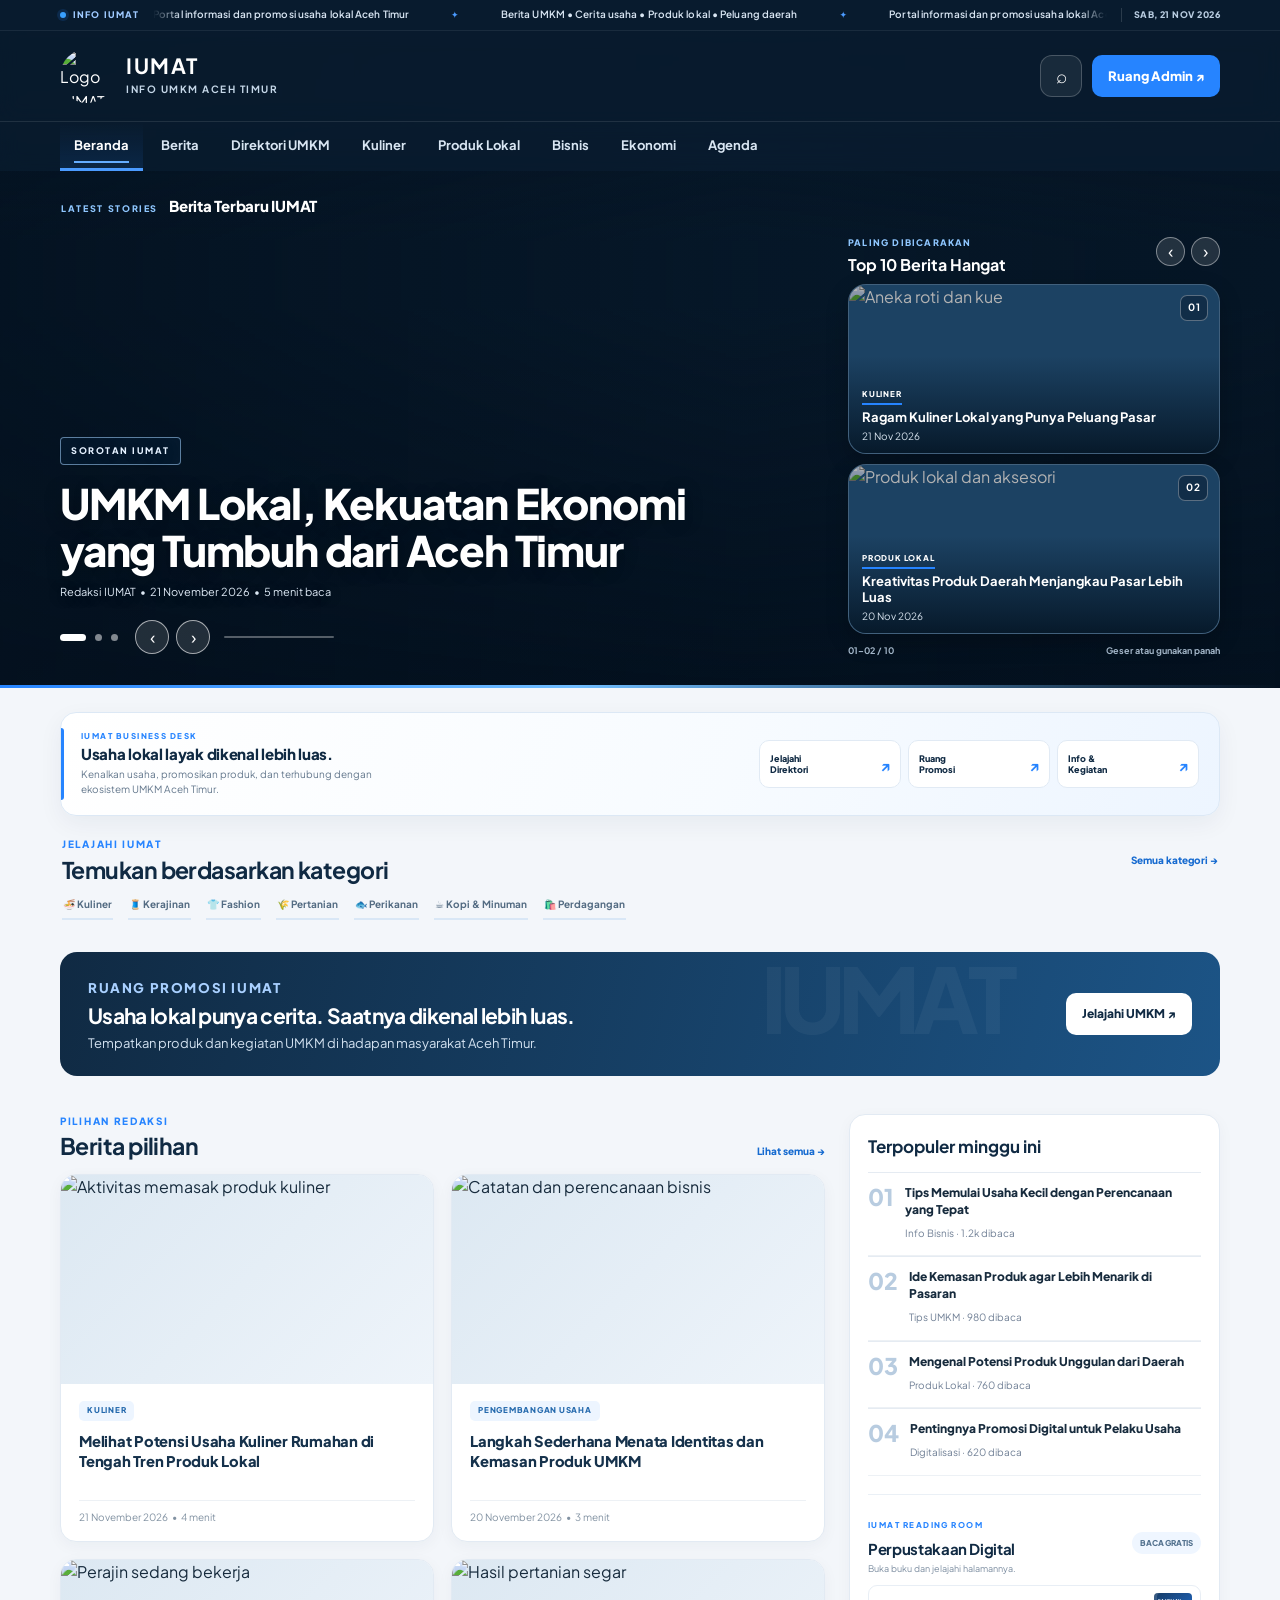
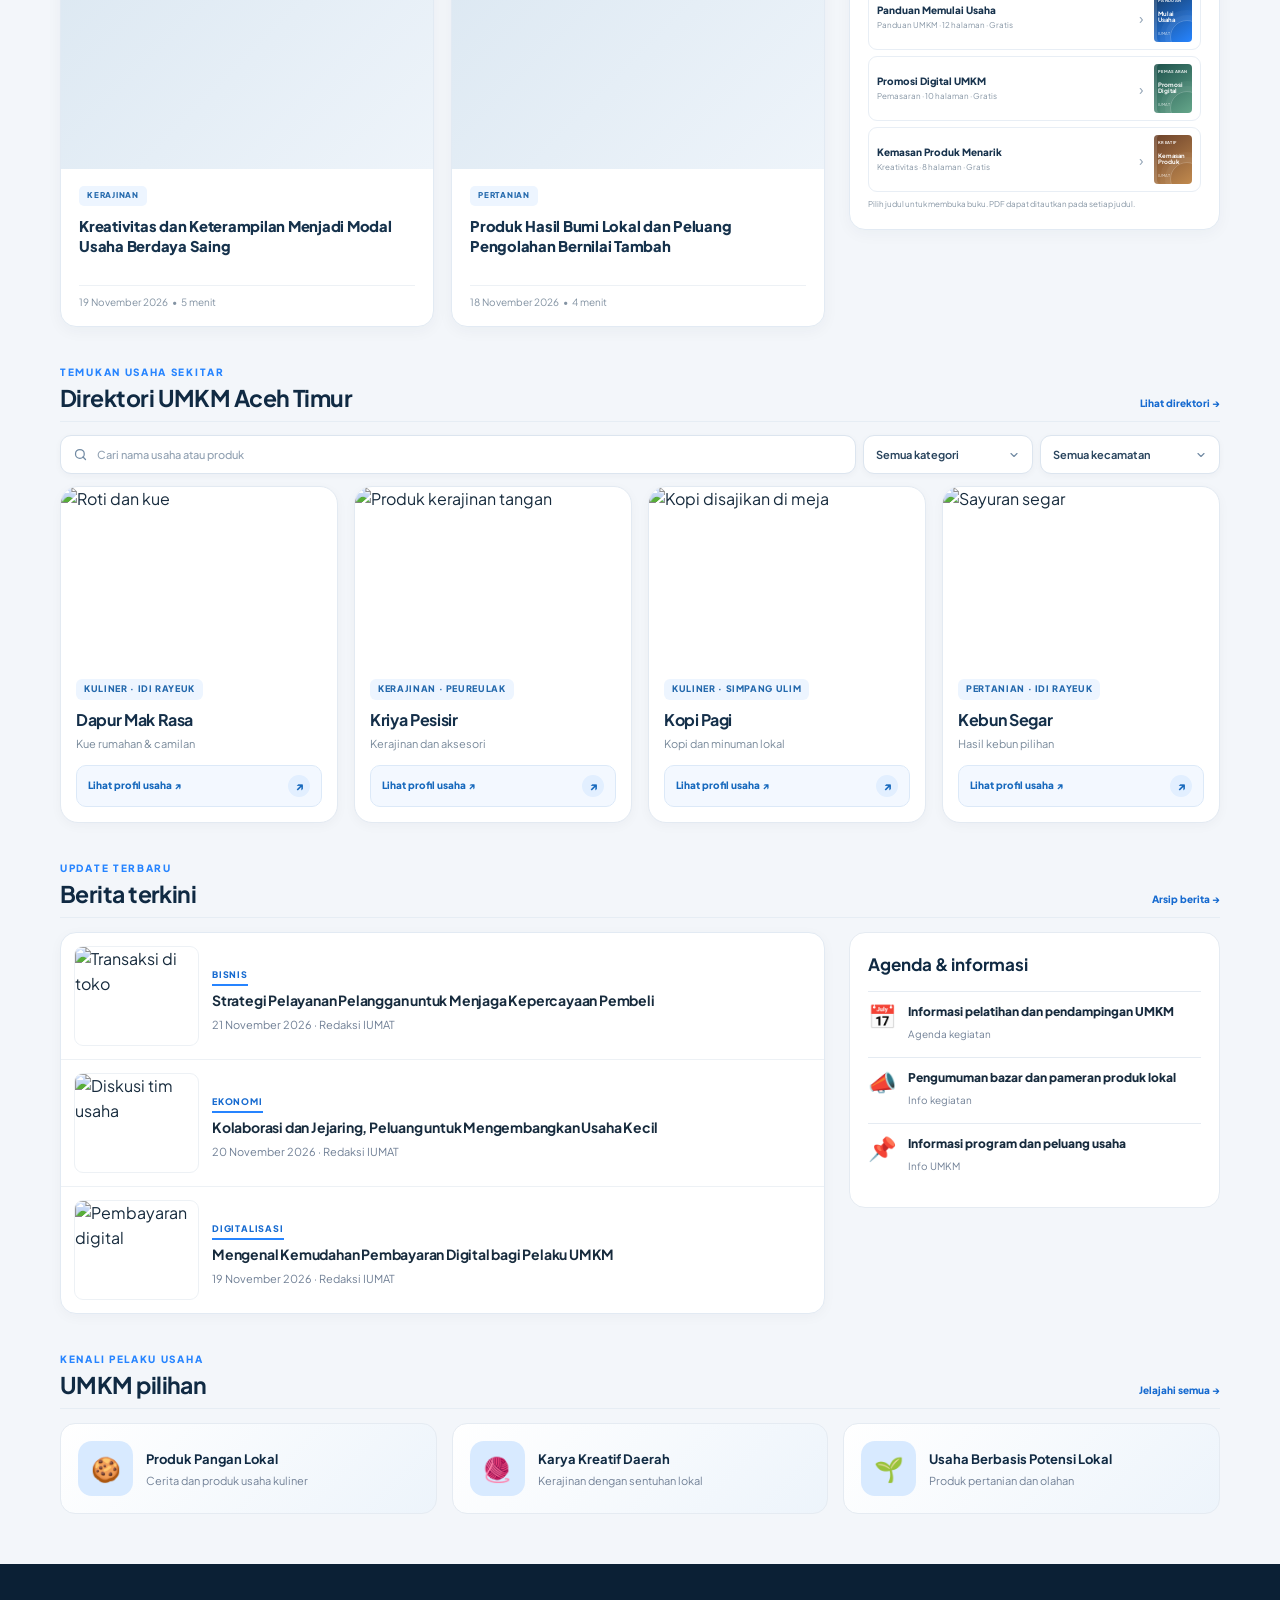
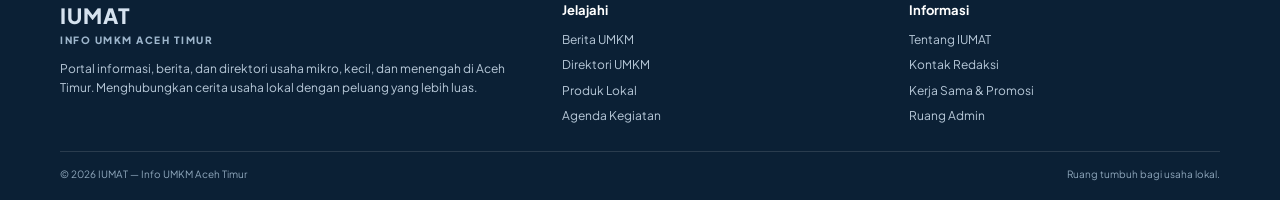
==== commit d006beba: "Update index.html" ====
--- a/index.html
+++ b/index.html
@@ -20,7 +20,7 @@
 <div class="site-top">
 <header>
  <div class="wrap head">
-  <a class="brand" href="#" aria-label="IUMAT Beranda"><div class="brandmark"><img loading="lazy" decoding="async" src="https://i.ibb.co.com/60mSvsdL/1000592987-removebg-preview.png" alt="Logo IUMAT"></div><div class="brandtext"><strong>IUMAT</strong><span>INFO UMKM ACEH TIMUR</span></div></a>
+  <a class="brand" href="#top" aria-label="IUMAT Beranda"><div class="brandmark"><img loading="lazy" decoding="async" src="https://i.ibb.co.com/60mSvsdL/1000592987-removebg-preview.png" alt="Logo IUMAT"></div><div class="brandtext"><strong>IUMAT</strong><span>INFO UMKM ACEH TIMUR</span></div></a>
   <div class="head-actions"><button class="iconbtn" aria-label="Cari" onclick="document.getElementById('cari-umkm').focus()">⌕</button><a class="admin-link" href="#admin">Ruang Admin ↗</a><button class="menu-toggle" aria-label="Buka menu" aria-expanded="false" aria-controls="primaryNav" onclick="toggleIumatNav()">☰</button></div>
  </div>
 </header>
@@ -100,4 +100,4 @@
 </div>
 
 <script defer src="js/main.js"></script>
-</body></html>+</body></html>
--- a/css/style.css
+++ b/css/style.css
@@ -0,0 +1,537 @@
+
+:root{--navy:#102a43;--blue:#163b65;--accent:#2684ff;--ink:#172b3d;--muted:#718096;--bg:#f3f6fa;--line:#e5ebf2;--white:#fff;--radius:16px;--shadow:0 10px 30px rgba(16,42,67,.08)}
+*{box-sizing:border-box}html{scroll-behavior:smooth}body{margin:0;background:var(--bg);color:var(--ink);font-family:"Plus Jakarta Sans",ui-sans-serif,system-ui,-apple-system,"Segoe UI",sans-serif;line-height:1.55}a{color:inherit;text-decoration:none}button,input,select{font:inherit}.wrap{width:min(1160px,calc(100% - 36px));margin:auto}
+.topline{background:#081b2e;color:#d8e5f2;font-size:10px;overflow:hidden;border-bottom:1px solid #ffffff12}
+.topline .wrap{display:flex;align-items:center;gap:14px;min-height:30px;padding:0}
+.topline-badge{display:inline-flex;align-items:center;gap:7px;flex:0 0 auto;color:#9fcaff;font-size:9px;font-weight:900;letter-spacing:1.1px;text-transform:uppercase;white-space:nowrap}
+.topline-badge:before{content:"";width:6px;height:6px;border-radius:50%;background:#39a0ff;box-shadow:0 0 0 3px #2684ff25}
+.topline-ticker{min-width:0;flex:1;overflow:hidden;white-space:nowrap;mask-image:linear-gradient(90deg,transparent,#000 3%,#000 97%,transparent)}
+.topline-track{display:flex;width:max-content;align-items:center;gap:42px;animation:iumatTicker 27s linear infinite}
+.topline-track span{white-space:nowrap;color:#d8e5f2;font-weight:600;letter-spacing:.1px}
+.topline-track span:after{content:"✦";color:#4b9bff;margin-left:42px;font-size:9px}
+.topline-date{flex:0 0 auto;padding-left:12px;border-left:1px solid #ffffff24;color:#b8cce0;font-size:9px;font-weight:800;letter-spacing:.45px;white-space:nowrap}
+.topline:hover .topline-track{animation-play-state:paused}
+@keyframes iumatTicker{from{transform:translateX(0)}to{transform:translateX(-50%)}}
+@media(max-width:540px){.topline .wrap{gap:9px;min-height:29px}.topline-badge{font-size:8px;letter-spacing:.8px}.topline-date{font-size:8px;padding-left:8px}.topline-track{gap:28px;animation-duration:22s}.topline-track span{font-size:9px}.topline-track span:after{margin-left:28px}}
+header{background:var(--navy);color:#fff;position:relative;z-index:5}.head{display:flex;align-items:center;justify-content:space-between;padding:18px 0;gap:20px}.brand{display:flex;align-items:center;gap:12px;min-width:0}.brandmark{width:54px;height:54px;flex:0 0 54px;border-radius:50%;background:transparent;display:grid;place-items:center;overflow:hidden;box-shadow:none}.brandmark img{display:block;width:100%;height:100%;object-fit:contain}.brandtext strong{display:block;font-size:21px;letter-spacing:1.5px;line-height:1.15}.brandtext span{display:block;font-size:10px;letter-spacing:1.5px;color:#c5d7e8;margin-top:4px;font-weight:700}.head-actions{display:flex;align-items:center;gap:10px}.iconbtn,.menu-toggle{border:1px solid #ffffff35;background:#ffffff12;color:white;width:42px;height:42px;border-radius:12px;display:grid;place-items:center;cursor:pointer;font-size:19px}.admin-link{background:#2684ff;color:white;border-radius:10px;padding:11px 16px;font-size:13px;font-weight:800}
+.navbar{background:#0b2035;border-top:1px solid #ffffff16;position:sticky;top:0;z-index:100;box-shadow:0 5px 18px rgba(5,20,35,.12)}.nav{display:flex;gap:4px;overflow:auto;scrollbar-width:none;align-items:center}.nav::-webkit-scrollbar{display:none}.nav a{white-space:nowrap;color:#d8e5f2;padding:13px 14px;font-size:13px;font-weight:700;border-bottom:3px solid transparent;transition:color .2s,border-color .2s,background .2s;position:relative}.nav a:hover,.nav a.is-active{color:#fff;border-color:#4b9bff}.nav a.is-active{background:linear-gradient(180deg,transparent,rgba(38,132,255,.12))}.nav a:focus-visible,.menu-toggle:focus-visible{outline:2px solid #8fc4ff;outline-offset:3px}.nav a:after{content:"";position:absolute;left:14px;right:14px;bottom:5px;height:2px;background:#65adff;transform:scaleX(0);transform-origin:left;transition:transform .22s}.nav a.is-active:after{transform:scaleX(1)}
+@media(max-width:540px){.navbar{position:sticky;top:0}.navbar .nav{display:none;flex-direction:column;align-items:stretch;gap:2px;padding:8px 12px 12px;margin:0;max-height:min(70vh,440px);overflow:auto}.navbar.is-open .nav{display:flex;animation:navDrop .2s ease-out}.nav a{padding:11px 13px;border:0;border-radius:9px;font-size:12px}.nav a:after{display:none}.nav a.is-active{background:#ffffff14;color:#fff;box-shadow:inset 3px 0 #55a5ff}.menu-toggle[aria-expanded="true"]{background:#2684ff;border-color:#2684ff}@keyframes navDrop{from{opacity:0;transform:translateY(-6px)}to{opacity:1;transform:translateY(0)}}}
+main{padding:24px 0 50px}.section{margin-top:34px}.section-head{display:flex;align-items:end;justify-content:space-between;gap:12px;margin-bottom:16px}.eyebrow{font-size:10px;letter-spacing:1.7px;text-transform:uppercase;color:var(--accent);font-weight:900}.section h2{font-size:22px;line-height:1.2;margin:4px 0 0;color:var(--navy);letter-spacing:-.5px}.more{font-size:12px;color:#176bd0;font-weight:800}
+.hero-grid{display:grid;grid-template-columns:1.7fr .85fr;gap:16px}.hero-main{height:390px;position:relative;border-radius:20px;overflow:hidden;background:#183a5a;box-shadow:var(--shadow)}.hero-main img{width:100%;height:100%;object-fit:cover;display:block;filter:brightness(.78)}.hero-main:after{content:"";position:absolute;inset:30% 0 0;background:linear-gradient(transparent,rgba(4,20,35,.92))}.hero-copy{position:absolute;z-index:1;left:28px;right:28px;bottom:27px;color:white}.tag{display:inline-block;background:transparent;color:#fff;border-radius:0;padding:0 0 5px;font-size:9px;font-weight:800;letter-spacing:1.1px;text-transform:uppercase;border-bottom:2px solid var(--accent)}.hero-copy h1{font-size:clamp(24px,3vw,36px);line-height:1.16;max-width:680px;margin:12px 0 10px;letter-spacing:-.8px}.meta{font-size:12px;color:#d5e1ed}.hero-controls{display:flex;align-items:center;gap:8px;margin-top:17px}.dot{width:6px;height:6px;border:0;border-radius:10px;background:#ffffff70;padding:0;cursor:pointer;transition:.25s}.dot.active{width:22px;background:#fff}.hero-arrows{display:flex;gap:7px;margin-left:8px}.hero-arrow{width:31px;height:31px;border:1px solid #ffffff70;border-radius:50%;background:#ffffff16;color:#fff;font-size:18px;line-height:1;cursor:pointer;display:grid;place-items:center;transition:.2s}.hero-arrow:hover{background:#2684ff;border-color:#2684ff}.hero-progress{height:2px;background:#ffffff40;width:100px;margin-left:5px;overflow:hidden;border-radius:5px}.hero-progress span{display:block;height:100%;width:0;background:#fff}/* Cinematic Ken Burns untuk foto Hero utama */
+.hero-main .hero-slide-image{transition:opacity .9s ease;will-change:transform,opacity;transform:scale(1.03)}
+.hero-main.is-changing .hero-slide-image{opacity:.12}
+.hero-main .hero-slide-image.kenburns-1{animation:iumatKenBurnsOne 7s ease-in-out both}
+.hero-main .hero-slide-image.kenburns-2{animation:iumatKenBurnsTwo 7s ease-in-out both}
+.hero-main .hero-slide-image.kenburns-3{animation:iumatKenBurnsThree 7s ease-in-out both}
+@keyframes iumatKenBurnsOne{from{transform:scale(1.035) translate3d(0,0,0);transform-origin:50% 50%}to{transform:scale(1.14) translate3d(-1.1%,.4%,0);transform-origin:50% 50%}}
+@keyframes iumatKenBurnsTwo{from{transform:scale(1.13) translate3d(1.1%,0,0);transform-origin:50% 50%}to{transform:scale(1.035) translate3d(-.5%,.3%,0);transform-origin:50% 50%}}
+@keyframes iumatKenBurnsThree{from{transform:scale(1.04) translate3d(-.8%,.2%,0);transform-origin:50% 50%}to{transform:scale(1.14) translate3d(1%,0,0);transform-origin:50% 50%}}
+@media(prefers-reduced-motion:reduce){.hero-main .hero-slide-image{animation:none!important;transition:opacity .2s ease!important;transform:none!important}}.hero-side{display:grid;grid-template-rows:1fr 1fr;gap:16px} .hero-side{display:grid;grid-template-rows:auto 1fr auto;gap:9px;min-width:0}.hot-head{display:flex;align-items:center;justify-content:space-between;gap:8px}.hot-head .eyebrow{font-size:9px;letter-spacing:1.2px}.hot-head h2{font-size:16px;line-height:1.2;margin:2px 0 0;color:var(--navy)}.hot-controls{display:flex;gap:6px}.hot-controls .hero-arrow{width:29px;height:29px;color:var(--navy);border-color:#d9e4ef;background:#fff}.hot-controls .hero-arrow:hover{color:#fff}.hot-window{display:grid;grid-template-rows:1fr 1fr;gap:10px;min-height:0}.hot-card{min-height:0;position:relative;border-radius:14px}.hot-card img{transition:opacity .2s ease}.hot-card .side-copy h3{font-size:14px;margin:6px 0 3px}.hot-rank{position:absolute;z-index:2;right:11px;top:10px;background:#102a43d9;color:#fff;border:1px solid #ffffff50;border-radius:7px;padding:4px 7px;font-size:10px;letter-spacing:.5px}.hot-foot{display:flex;justify-content:space-between;gap:8px;color:#8293a4;font-size:9px;font-weight:700}.hot-card.is-changing img{opacity:.25}.hero-grid{align-items:stretch}.hero-side{min-height:390px}.side-story{position:relative;overflow:hidden;border-radius:18px;min-height:185px;background:#1c4263}.side-story img{width:100%;height:100%;object-fit:cover;position:absolute;inset:0;filter:brightness(.7)}.side-story:after{content:"";position:absolute;inset:35% 0 0;background:linear-gradient(transparent,#061a2cdd)}.side-copy{position:absolute;z-index:1;bottom:16px;left:17px;right:17px;color:#fff}.side-copy h3{font-size:16px;line-height:1.25;margin:8px 0 4px}
+.topics{display:flex;gap:9px;overflow:auto;padding:2px 0 7px;scrollbar-width:none}.topics::-webkit-scrollbar{display:none}.topic{white-space:nowrap;background:transparent;border:0;border-bottom:2px solid transparent;padding:7px 5px 6px;border-radius:0;font-size:11px;font-weight:700;color:#52677c}.topic:hover{background:transparent;border-color:var(--accent);color:#145eb5}
+.explore-section{margin-top:20px;padding:0 2px}.explore-section .section-head{margin-bottom:8px;align-items:center}.explore-section .section h2,.explore-section h2{font-size:20px}.explore-section .topics{gap:15px;padding:1px 0 4px}.explore-section .topic{padding:5px 1px 5px;font-size:10px;color:#536b82;border-bottom:2px solid #d9e7f6}.explore-section .topic:hover{border-color:var(--accent);color:#145eb5}.explore-section .more{font-size:11px;white-space:nowrap}.promo{margin-top:28px;border-radius:17px;overflow:hidden;background:linear-gradient(105deg,#102a43,#1c5486);color:#fff;padding:23px 28px;display:flex;align-items:center;justify-content:space-between;gap:20px;position:relative}.promo:after{content:"IUMAT";font-weight:1000;font-size:90px;letter-spacing:-7px;color:#ffffff0c;position:absolute;right:18%;top:-24px}.promo small{color:#a9d0ff;text-transform:uppercase;font-weight:900;letter-spacing:1.6px}.promo h2{margin:4px 0;font-size:21px}.promo p{margin:0;color:#d2e1f0;font-size:13px}.promo a{position:relative;z-index:1;background:#fff;color:var(--navy);border-radius:10px;padding:12px 16px;font-weight:900;font-size:12px;white-space:nowrap}
+.content-grid{display:grid;grid-template-columns:1.65fr .8fr;gap:24px}.cards{display:grid;grid-template-columns:repeat(2,1fr);gap:15px}.card{background:#fff;border:1px solid var(--line);border-radius:15px;overflow:hidden;box-shadow:0 4px 15px #102a4308;transition:.2s}.card:hover{transform:translateY(-3px);box-shadow:var(--shadow)}.thumb{height:165px;position:relative;background:#dce8f2}.thumb img{width:100%;height:100%;object-fit:cover;display:block}.card-body{padding:14px}.card h3{font-size:15px;line-height:1.35;margin:8px 0;color:#18334d}.card .meta{color:var(--muted);font-size:11px}.category-label{display:inline-block;font-size:9px;font-weight:800;color:#176bd0;text-transform:uppercase;letter-spacing:.8px;padding-bottom:3px;border-bottom:2px solid var(--accent)}
+.side-panel{background:#fff;border:1px solid var(--line);border-radius:16px;padding:18px;height:max-content}.side-panel h3{margin:0 0 13px;color:var(--navy);font-size:17px}.popular-item{display:flex;gap:11px;padding:12px 0;border-top:1px solid var(--line)}.number{font-size:23px;font-weight:900;color:#b8cce0;line-height:1}.popular-item p{font-size:12px;font-weight:800;line-height:1.35;margin:0}.popular-item small{color:var(--muted);font-size:10px}
+.directory-tools{display:flex;gap:9px;flex-wrap:wrap;margin-bottom:15px}.directory-tools input,.directory-tools select{background:#fff;border:1px solid var(--line);border-radius:10px;padding:11px 13px;color:#344b60;outline:none}.directory-tools input{flex:1;min-width:190px}.directory-tools select{min-width:155px}.business-grid{display:grid;grid-template-columns:repeat(4,1fr);gap:14px}.business-card{background:#fff;border:1px solid var(--line);border-radius:15px;overflow:hidden}.business-card img{width:100%;height:135px;object-fit:cover;display:block}.business-info{padding:12px}.business-info h3{font-size:14px;margin:4px 0;color:var(--navy)}.business-info p{font-size:11px;color:var(--muted);margin:0 0 10px}.wa{display:block;text-align:center;background:#e8f7ef;color:#147b48;padding:8px;border-radius:8px;font-size:11px;font-weight:900}
+.latest-list{background:#fff;border:1px solid var(--line);border-radius:15px;overflow:hidden}.latest-item{display:grid;grid-template-columns:125px 1fr;gap:15px;padding:14px;border-bottom:1px solid var(--line)}.latest-item:last-child{border:0}.latest-item img{width:125px;height:88px;object-fit:cover;border-radius:9px}.latest-item h3{font-size:14px;line-height:1.35;margin:5px 0}.latest-item p{font-size:11px;color:var(--muted);margin:0}
+.featured-strip{display:grid;grid-template-columns:repeat(3,1fr);gap:15px}.featured{background:linear-gradient(135deg,#fff,#edf4fb);border:1px solid var(--line);border-radius:15px;padding:17px;display:flex;gap:13px;align-items:center}.avatar{width:55px;height:55px;flex:0 0 55px;border-radius:14px;background:#d8eaff;display:grid;place-items:center;font-size:24px}.featured h3{margin:0;font-size:13px;color:var(--navy)}.featured p{margin:3px 0 0;color:var(--muted);font-size:11px}
+footer{background:#0b2035;color:#d5e2ef;padding:36px 0 18px}.footgrid{display:grid;grid-template-columns:1.5fr 1fr 1fr;gap:35px}.footbrand{font-size:21px;font-weight:950;letter-spacing:1px}.footbrand span{display:block;font-size:10px;color:#9eb6cc;letter-spacing:1.5px}.footgrid p,.footgrid a{font-size:12px;color:#b8c9d9}.footgrid h4{font-size:13px;color:white;margin:0 0 10px}.footlinks{display:grid;gap:7px}.copyright{border-top:1px solid #ffffff20;margin-top:25px;padding-top:15px;color:#8fa7bc;font-size:10px;display:flex;justify-content:space-between;gap:10px}
+.menu-toggle{display:none}
+@media(max-width:800px){.hero-grid{grid-template-columns:1fr}.hero-side{min-height:0;grid-template-rows:auto 1fr auto}.hot-window{grid-template-columns:1fr 1fr;grid-template-rows:175px}.hot-card{min-height:175px}.hero-main{height:360px}.hero-side{grid-template-columns:1fr 1fr;grid-template-rows:175px}.content-grid{grid-template-columns:1fr}.business-grid{grid-template-columns:repeat(2,1fr)}.footgrid{grid-template-columns:1fr 1fr}.footgrid>div:first-child{grid-column:1/-1}}
+@media(max-width:540px){.hero-side{gap:8px}.hot-head h2{font-size:15px}.hot-window{grid-template-rows:145px;gap:8px}.hot-card{min-height:145px}.hot-card .side-copy h3{font-size:12px}.hot-card .side-copy{left:10px;right:10px;bottom:9px}.hot-rank{right:8px;top:8px}.hot-foot{font-size:8px}.explore-section{margin-top:15px;padding:0}.explore-section .section-head{margin-bottom:7px}.explore-section h2{font-size:18px}.explore-section .topics{gap:13px}.wrap{width:min(100% - 24px,1160px)}.topline .wrap{font-size:10px}.head{padding:13px 0}.brandmark{width:46px;height:46px;flex:0 0 46px}.brandtext strong{font-size:18px}.brandtext span{font-size:8px;letter-spacing:1px}.admin-link{display:none}.menu-toggle{display:grid}.nav{margin:0 -12px;padding:0 8px}.nav a{padding:12px 11px;font-size:12px}.hero-main{height:340px;border-radius:15px}.hero-copy{left:17px;right:17px;bottom:18px}.hero-copy h1{font-size:25px}.hero-side{gap:9px;grid-template-rows:155px}.side-copy{left:11px;right:11px;bottom:10px}.side-copy h3{font-size:13px}.side-copy .meta{font-size:10px}.side-story{border-radius:13px}.promo{padding:19px;align-items:flex-start;flex-direction:column}.promo:after{font-size:65px;right:5%;top:5px}.promo h2{font-size:18px}.section{margin-top:28px}.section h2{font-size:20px}.cards{gap:10px}.thumb{height:125px}.card-body{padding:11px}.card h3{font-size:13px}.business-grid{gap:10px}.business-card img{height:115px}.latest-item{grid-template-columns:100px 1fr;padding:11px;gap:11px}.latest-item img{width:100px;height:78px}.latest-item h3{font-size:12px}.featured-strip{grid-template-columns:1fr}.footgrid{grid-template-columns:1fr 1fr;gap:22px}.copyright{flex-direction:column}.side-panel{padding:15px}}
+
+/* Penyempurnaan Top 10: kartu lebih lapang dan foto tetap terlihat */
+.hot-card{isolation:isolate}
+.hot-card:after{inset:42% 0 0;background:linear-gradient(180deg,transparent 0%,rgba(4,20,35,.88) 100%)}
+.hot-card .side-copy{left:13px;right:13px;bottom:11px}
+.hot-card .side-copy .tag{font-size:8px;letter-spacing:.8px;padding-bottom:3px}
+.hot-card .side-copy h3{font-size:13px;line-height:1.22;margin:5px 0 4px;display:-webkit-box;-webkit-line-clamp:3;-webkit-box-orient:vertical;overflow:hidden}
+.hot-card .side-copy .meta{font-size:10px;line-height:1.2}
+@media(max-width:540px){
+ .hero-side{display:grid;grid-template-columns:minmax(0,1fr);grid-template-rows:auto auto auto;gap:10px;min-height:0}
+ .hot-head{grid-column:1/-1;align-items:center}
+ .hot-head .eyebrow{font-size:9px}
+ .hot-head h2{font-size:16px;line-height:1.2}
+ .hot-window{grid-column:1/-1;display:grid;grid-template-columns:repeat(2,minmax(0,1fr));grid-template-rows:154px;gap:10px;min-height:0}
+ .hot-card{height:154px;min-height:154px;border-radius:13px}
+ .hot-card .side-copy{left:10px;right:10px;bottom:9px}
+ .hot-card .side-copy h3{font-size:11px;line-height:1.2;margin:4px 0 3px;-webkit-line-clamp:3}
+ .hot-card .side-copy .tag{font-size:7px;letter-spacing:.65px;padding-bottom:2px}
+ .hot-card .side-copy .meta{font-size:9px}
+ .hot-rank{right:8px;top:8px;padding:3px 6px;font-size:9px}
+ .hot-foot{grid-column:1/-1;font-size:9px;margin-top:1px}
+}
+
+
+/* Direktori: toolbar pencarian ringkas, modern, dan hemat ruang */
+.directory-tools{display:grid;grid-template-columns:minmax(180px,1fr) 170px 180px;gap:7px;margin:0 0 12px;align-items:center}
+.directory-tools input,.directory-tools select{height:39px;min-width:0;border:1px solid #dce5ef;border-radius:11px;background-color:#fff;color:#29445d;padding:0 34px 0 12px;font-size:11px;font-weight:650;box-shadow:0 2px 7px rgba(16,42,67,.035);transition:border-color .18s,box-shadow .18s,background .18s}
+.directory-tools input{width:100%;padding-left:36px;background-image:url("data:image/svg+xml,%3Csvg xmlns='http://www.w3.org/2000/svg' width='18' height='18' viewBox='0 0 24 24' fill='none' stroke='%23718aa3' stroke-width='2' stroke-linecap='round'%3E%3Ccircle cx='11' cy='11' r='7'/%3E%3Cpath d='m20 20-4-4'/%3E%3C/svg%3E");background-repeat:no-repeat;background-position:12px center;background-size:15px}
+.directory-tools input::placeholder{color:#91a1b2;font-weight:500}
+.directory-tools select{appearance:none;cursor:pointer;background-image:url("data:image/svg+xml,%3Csvg xmlns='http://www.w3.org/2000/svg' width='12' height='12' viewBox='0 0 24 24' fill='none' stroke='%23718aa3' stroke-width='2.3' stroke-linecap='round' stroke-linejoin='round'%3E%3Cpath d='m6 9 6 6 6-6'/%3E%3C/svg%3E");background-repeat:no-repeat;background-position:right 12px center;background-size:12px}
+.directory-tools input:focus,.directory-tools select:focus{outline:none;border-color:#2684ff;box-shadow:0 0 0 3px rgba(38,132,255,.11);background-color:#fff}
+@media(max-width:540px){.directory-tools{grid-template-columns:1fr 1fr;gap:6px;margin-bottom:10px}.directory-tools input{grid-column:1/-1;height:37px;border-radius:10px}.directory-tools select{height:35px;padding-left:10px;padding-right:27px;border-radius:9px;font-size:10px;background-position:right 9px center}.directory-tools input::placeholder{font-size:10px}}
+
+
+/* IUMAT — penyegaran khusus kartu Direktori UMKM */
+.business-grid{grid-template-columns:repeat(4,minmax(0,1fr));gap:16px;align-items:stretch}
+.business-card{display:flex;flex-direction:column;min-width:0;background:#fff;border:1px solid #e3eaf2;border-radius:18px;overflow:hidden;box-shadow:0 3px 12px rgba(16,42,67,.035);transition:transform .22s ease,box-shadow .22s ease,border-color .22s ease}
+.business-card:hover{transform:translateY(-4px);border-color:#cbdced;box-shadow:0 13px 28px rgba(16,42,67,.10)}
+.business-card>img{display:block;width:100%;height:auto;aspect-ratio:1.55/1;object-fit:cover;transition:transform .35s ease}
+.business-card:hover>img{transform:scale(1.035)}
+.business-info{display:flex;flex:1;flex-direction:column;align-items:flex-start;padding:14px 15px 15px}
+.business-info .category-label{display:inline-flex;align-items:center;max-width:100%;padding:5px 8px;border:0;border-radius:6px;background:#edf5ff;color:#2469ad;font-size:9px;line-height:1.2;letter-spacing:.65px;font-weight:800;white-space:normal}
+.business-info h3{font-size:16px;line-height:1.28;letter-spacing:-.35px;margin:10px 0 5px;color:#142f49}
+.business-info p{font-size:11px;line-height:1.5;color:#78899a;margin:0 0 13px}
+.business-info .wa{display:flex;align-items:center;justify-content:space-between;gap:8px;width:100%;margin-top:auto;padding:9px 11px;border:1px solid #dce9f8;border-radius:10px;background:#f3f8ff;color:#1769bd;text-align:left;font-size:10px;font-weight:800;transition:background .18s,border-color .18s,color .18s}
+.business-info .wa:after{content:'↗';display:grid;place-items:center;width:22px;height:22px;flex:0 0 22px;border-radius:50%;background:#e2efff;color:#1769bd;font-size:12px}
+.business-info .wa:hover{background:#e8f2ff;border-color:#bfd8f4;color:#10569e}
+@media(max-width:800px){.business-grid{grid-template-columns:repeat(2,minmax(0,1fr));gap:13px}}
+@media(max-width:540px){.business-grid{grid-template-columns:repeat(2,minmax(0,1fr));gap:11px}.business-card{border-radius:16px}.business-card>img{aspect-ratio:1.42/1}.business-info{padding:11px 11px 12px}.business-info .category-label{font-size:8px;letter-spacing:.45px;padding:5px 6px;border-radius:5px}.business-info h3{font-size:14px;line-height:1.25;margin:8px 0 4px}.business-info p{font-size:10px;line-height:1.4;margin-bottom:10px}.business-info .wa{font-size:9px;padding:7px 8px;border-radius:9px}.business-info .wa:after{width:19px;height:19px;flex-basis:19px}}
+
+
+
+/* IUMAT VISUAL REFINEMENT — penyelarasan ritme, proporsi, dan responsivitas.
+   Tidak menghapus/mengganti komponen atau perilaku yang sudah ada. */
+:root{
+  --section-space:clamp(26px,3.2vw,38px);
+  --card-line:#e6edf4;
+}
+main.wrap{padding-top:clamp(17px,2vw,24px);padding-bottom:clamp(34px,4vw,50px)}
+main.wrap>.section{margin-top:var(--section-space)}
+main.wrap>.explore-section{margin-top:clamp(15px,1.8vw,21px)}
+.section-head{align-items:flex-end;gap:14px;margin-bottom:14px}
+.section-head>div{min-width:0}
+.section-head h2{font-size:clamp(19px,2vw,23px);line-height:1.2;letter-spacing:-.55px;margin:3px 0 0}
+.section-head .more{flex:0 0 auto;font-size:10px;font-weight:800;white-space:nowrap}
+.section:not(.explore-section)>.section-head{padding-bottom:10px;border-bottom:1px solid var(--card-line)}
+.content-grid{align-items:start;gap:clamp(16px,2vw,24px)}
+.cards{gap:clamp(11px,1.35vw,16px)}
+.card{min-width:0;border-color:var(--card-line);box-shadow:0 3px 13px rgba(16,42,67,.045)}
+.card .thumb{overflow:hidden}
+.card .thumb img{display:block;width:100%;height:100%;object-fit:cover}
+.latest-list{box-shadow:0 3px 13px rgba(16,42,67,.035)}
+.latest-item{gap:13px;padding:13px}
+.latest-item img{width:100%;height:88px;object-fit:cover;border-radius:9px}
+.promo{border-radius:17px;gap:18px}
+.promo h2{max-width:650px;line-height:1.18;letter-spacing:-.65px}
+.promo p{max-width:590px}
+#direktori .section-head{margin-bottom:13px}
+#direktori .business-grid{row-gap:15px}
+#produk .product-grid,#produk .cards{align-items:stretch}
+
+@media(max-width:800px){
+  main.wrap{padding-top:16px}
+  main.wrap>.section{margin-top:27px}
+  main.wrap>.explore-section{margin-top:16px}
+  .content-grid{gap:17px}
+  .section-head{margin-bottom:12px}
+  .latest-item{grid-template-columns:112px minmax(0,1fr)}
+}
+@media(max-width:540px){
+  main.wrap{padding-top:13px;padding-bottom:30px}
+  main.wrap>.section{margin-top:24px}
+  main.wrap>.explore-section{margin-top:13px}
+  .section-head{gap:8px;margin-bottom:10px}
+  .section-head h2{font-size:17px;letter-spacing:-.35px}
+  .section-head .more{font-size:9px}
+  .section:not(.explore-section)>.section-head{padding-bottom:8px}
+  .cards{gap:9px}
+  .latest-item{grid-template-columns:94px minmax(0,1fr);gap:10px;padding:10px}
+  .latest-item img{height:78px;border-radius:8px}
+  .promo{padding:18px;border-radius:14px}
+  .promo h2{font-size:20px;line-height:1.2}
+  .promo p{font-size:11px;line-height:1.5}
+  #direktori .business-grid{gap:10px;row-gap:11px}
+}
+@media(prefers-reduced-motion:reduce){
+  .business-card,.business-card>img,.business-info .wa{transition:none!important}
+}
+
+
+/* Offset target navigasi agar judul bagian tidak tertutup sticky navigation */
+#berita,#direktori,#produk,#terkini,#agenda,#daftar-umkm{scroll-margin-top:145px}
+@media(max-width:540px){
+  #berita,#direktori,#produk,#terkini,#agenda,#daftar-umkm{scroll-margin-top:88px}
+}
+
+/* Sticky nav: desktop = navbar menempel; HP = header (logo + tombol menu) + menu menempel bersama */
+.site-top{display:contents}
+@media(max-width:540px){
+  .site-top{display:block;position:sticky;top:0;z-index:100;box-shadow:0 5px 18px rgba(5,20,35,.18)}
+  .site-top header{position:relative}
+  .site-top .head{padding:9px 0}
+  .site-top .navbar{position:static;box-shadow:none}
+  .site-top .navbar:not(.is-open){border-top:0}
+}
+
+/* Header editorial untuk kesejajaran Hero dan Top 10 — desktop saja */
+.latest-stories-heading{display:flex;align-items:baseline;gap:11px;margin:0 0 11px;padding:0 1px}
+.latest-stories-kicker{font-size:9px;line-height:1;font-weight:900;letter-spacing:1.65px;color:var(--accent);white-space:nowrap}
+.latest-stories-heading h2{margin:0;color:var(--navy);font-size:15px;line-height:1.15;font-weight:800;letter-spacing:-.25px}
+@media(max-width:800px){.latest-stories-heading{display:none}}
+
+
+/* IUMAT Business Insight + Quick Access: mengisi ruang di bawah Hero */
+.hero-grid{
+  grid-template-rows:390px auto;
+  align-items:stretch;
+}
+.hero-main{grid-column:1;grid-row:1}
+.hero-side{grid-column:2;grid-row:1 / span 2}
+.business-access-panel{
+  grid-column:1;
+  grid-row:2;
+  min-height:104px;
+  display:flex;
+  align-items:center;
+  justify-content:space-between;
+  gap:20px;
+  padding:17px 20px;
+  border:1px solid #dce8f5;
+  border-radius:16px;
+  background:linear-gradient(110deg,#ffffff 0%,#f7fbff 58%,#edf5ff 100%);
+  box-shadow:0 8px 24px rgba(16,42,67,.055);
+  position:relative;
+  overflow:hidden;
+}
+.business-access-panel:before{
+  content:"";
+  position:absolute;
+  left:0;top:15px;bottom:15px;width:3px;
+  border-radius:0 4px 4px 0;
+  background:var(--accent);
+}
+.business-access-copy{position:relative;z-index:1;max-width:310px;min-width:0}
+.business-access-kicker{
+  display:block;margin-bottom:5px;
+  color:var(--accent);font-size:8px;line-height:1;
+  font-weight:900;letter-spacing:1.45px;text-transform:uppercase
+}
+.business-access-copy h2{
+  margin:0 0 4px;color:var(--navy);
+  font-size:15px;line-height:1.2;font-weight:800;letter-spacing:-.3px
+}
+.business-access-copy p{
+  margin:0;color:#64788d;font-size:10px;line-height:1.45
+}
+.business-access-links{
+  position:relative;z-index:1;
+  display:grid;grid-template-columns:repeat(3,minmax(0,1fr));
+  gap:7px;flex:1;max-width:440px
+}
+.business-access-link{
+  min-height:48px;display:flex;align-items:center;justify-content:space-between;
+  gap:7px;padding:9px 10px;border:1px solid #e1eaf4;border-radius:10px;
+  background:#fff;color:var(--navy);font-size:9px;line-height:1.25;font-weight:800;
+  transition:transform .2s ease,border-color .2s ease,box-shadow .2s ease
+}
+.business-access-link span{display:block;min-width:0}
+.business-access-link b{color:var(--accent);font-size:15px;line-height:1}
+.business-access-link:hover{
+  transform:translateY(-2px);border-color:#a9ccf5;
+  box-shadow:0 6px 14px rgba(38,132,255,.10)
+}
+@media(max-width:800px){
+  .hero-grid{grid-template-rows:auto;align-items:stretch}
+  .hero-main{grid-column:1;grid-row:1}
+  .hero-side{grid-column:1;grid-row:2}
+  .business-access-panel{grid-column:1;grid-row:3}
+}
+@media(max-width:540px){
+  .business-access-panel{display:none}
+}
+
+
+
+/* IUMAT NEWS EXPERIENCE — penyempurnaan visual khusus komponen berita.
+   Struktur, konten, navigasi, dan fungsi yang ada tetap dipertahankan. */
+#berita .cards{align-items:stretch}
+#berita .card{
+  display:flex;flex-direction:column;min-width:0;
+  border:1px solid #e2eaf3;border-radius:16px;
+  box-shadow:0 4px 16px rgba(16,42,67,.045);
+  transition:transform .24s ease,box-shadow .24s ease,border-color .24s ease
+}
+#berita .card:hover{
+  transform:translateY(-4px);
+  border-color:#c8dbef;
+  box-shadow:0 14px 30px rgba(16,42,67,.11)
+}
+#berita .thumb{
+  height:auto;aspect-ratio:16/9;overflow:hidden;
+  background:linear-gradient(135deg,#dce8f2,#eef4fa)
+}
+#berita .thumb img{
+  transition:transform .45s cubic-bezier(.2,.7,.2,1),filter .3s ease
+}
+#berita .card:hover .thumb img{transform:scale(1.045);filter:saturate(1.06)}
+#berita .card-body{
+  display:flex;flex:1;flex-direction:column;align-items:flex-start;
+  padding:15px 16px 16px
+}
+#berita .category-label{
+  border:0;border-radius:5px;background:#edf5ff;
+  color:#2469ad;padding:5px 8px;
+  font-size:8px;line-height:1.2;letter-spacing:.75px
+}
+#berita .card h3{
+  display:-webkit-box;-webkit-box-orient:vertical;-webkit-line-clamp:3;
+  overflow:hidden;min-height:3.9em;
+  margin:10px 0 12px;color:#16324c;
+  font-size:clamp(13px,1.15vw,15px);line-height:1.38;
+  font-weight:800;letter-spacing:-.25px
+}
+#berita .card .meta{
+  width:100%;margin-top:auto;padding-top:9px;
+  border-top:1px solid #edf1f5;
+  color:#8292a2;font-size:10px;line-height:1.4
+}
+#berita .side-panel{
+  border-color:#e2eaf3;box-shadow:0 4px 16px rgba(16,42,67,.04)
+}
+#berita .popular-item{
+  padding:12px 0;border-bottom:1px solid #edf1f5;
+  transition:padding-left .2s ease
+}
+#berita .popular-item:last-child{border-bottom:0;padding-bottom:2px}
+#berita .popular-item:hover{padding-left:4px}
+#berita .popular-item p{line-height:1.4}
+#terkini .latest-list{
+  overflow:hidden;border:1px solid #e2eaf3;border-radius:16px;background:#fff
+}
+#terkini .latest-item{
+  position:relative;align-items:center;
+  border-bottom:1px solid #edf1f5;
+  transition:background .2s ease
+}
+#terkini .latest-item:last-child{border-bottom:0}
+#terkini .latest-item:hover{background:#f8fbff}
+#terkini .latest-item img{
+  aspect-ratio:1.25/1;height:auto;min-height:78px;
+  object-fit:cover;border:1px solid #edf1f5
+}
+#terkini .latest-item h3{
+  display:-webkit-box;-webkit-box-orient:vertical;-webkit-line-clamp:2;
+  overflow:hidden;line-height:1.4;letter-spacing:-.2px
+}
+#terkini .latest-item p{margin-bottom:0}
+@media(min-width:1100px){
+  #berita .cards{gap:17px}
+  #berita .card-body{padding:17px 18px 17px}
+  #berita .thumb{aspect-ratio:16/9}
+}
+@media(max-width:800px){
+  #berita .card h3{font-size:13px;min-height:3.7em}
+  #berita .card-body{padding:12px}
+  #terkini .latest-item{grid-template-columns:112px minmax(0,1fr)}
+}
+@media(max-width:540px){
+  #berita .cards{gap:9px}
+  #berita .card{border-radius:13px}
+  #berita .thumb{aspect-ratio:1.35/1}
+  #berita .card-body{padding:10px}
+  #berita .card h3{font-size:12px;line-height:1.35;min-height:4.05em;margin:8px 0 9px}
+  #berita .category-label{font-size:7px;padding:4px 6px}
+  #berita .card .meta{font-size:8px;padding-top:7px}
+  #berita .side-panel{padding:14px}
+  #terkini .latest-list{border-radius:13px}
+  #terkini .latest-item{grid-template-columns:94px minmax(0,1fr);gap:10px;padding:10px}
+  #terkini .latest-item img{min-height:72px}
+}
+@media(prefers-reduced-motion:reduce){
+  #berita .card,#berita .thumb img,#berita .popular-item,
+  #terkini .latest-item{transition:none!important}
+}
+
+
+/* IUMAT Reading Library — compact desktop list */
+.reading-library{margin-top:18px;padding-top:15px;border-top:1px solid #eaf0f6}
+.reading-library-head{display:flex;align-items:center;justify-content:space-between;gap:10px;margin-bottom:9px}
+.reading-library-kicker{font-size:8px;letter-spacing:1.45px;font-weight:900;color:#2684ff;text-transform:uppercase}
+.reading-library-head h4{margin:2px 0 0;font-size:15px;color:#102a43;letter-spacing:-.35px}
+.reading-library-head p{margin:2px 0 0;font-size:9px;color:#7c8da0}
+.library-count{font-size:8px;font-weight:800;color:#52718e;background:#eff6ff;border-radius:20px;padding:5px 8px;white-space:nowrap}
+.library-books{display:flex;flex-direction:column;gap:6px}
+.library-book{width:100%;min-width:0;display:flex;align-items:center;gap:10px;text-align:left;border:1px solid #e8eef5;border-radius:9px;background:#fff;padding:7px 8px;cursor:pointer;transition:background .18s,border-color .18s,box-shadow .18s}
+.library-book:hover{background:#f8fbff;border-color:#b8d5f6;box-shadow:0 5px 13px #102a430d}
+.library-book-copy{display:flex;flex:1;min-width:0;flex-direction:column;gap:3px}
+.library-book-title{display:block;color:#18334d;font-size:10px;font-weight:900;line-height:1.3}
+.library-book-meta{display:block;color:#8796a5;font-size:8px;line-height:1.3}
+.book-cover{width:38px;height:49px;flex:0 0 38px;border-radius:4px;padding:5px 4px;display:flex;flex-direction:column;justify-content:space-between;color:#fff;box-shadow:inset 3px 0 0 #ffffff25;position:relative;overflow:hidden;order:2}
+.book-cover:after{content:"";position:absolute;width:32px;height:32px;border:1px solid #ffffff38;border-radius:50%;right:-12px;bottom:-12px;box-shadow:0 0 0 5px #ffffff0c,0 0 0 10px #ffffff0a}
+.book-cover.c1{background:linear-gradient(145deg,#163b65,#2684ff)}.book-cover.c2{background:linear-gradient(145deg,#1d514c,#65a68a)}.book-cover.c3{background:linear-gradient(145deg,#6c422b,#c18a4e)}
+.book-cover small{font-size:4px;letter-spacing:.3px;font-weight:900;opacity:.85;z-index:1}.book-cover strong{font-size:6px;line-height:1.15;z-index:1}.book-cover em{font-size:4px;font-style:normal;opacity:.8;z-index:1}
+.library-book-arrow{color:#91a3b5;font-size:15px;line-height:1;margin-left:1px}
+.library-hint{margin:7px 0 0;font-size:8px;color:#8796a5;line-height:1.45}
+.book-modal{position:fixed;inset:0;z-index:1000;background:#071a2dcc;display:none;align-items:center;justify-content:center;padding:22px;backdrop-filter:blur(7px)}
+.book-modal.open{display:flex;animation:bookFade .22s ease}
+@keyframes bookFade{from{opacity:0}to{opacity:1}}
+.book-dialog{width:min(900px,100%);max-height:min(92vh,760px);overflow:auto;background:#f1f4f7;border:1px solid #ffffff55;border-radius:18px;box-shadow:0 28px 90px #0006;padding:18px}
+.book-toolbar{display:flex;align-items:center;justify-content:space-between;gap:12px;margin-bottom:14px}.book-toolbar strong{font-size:12px;color:#18334d}.book-toolbar span{display:block;font-size:9px;color:#8190a0;margin-top:2px}
+.book-close{border:0;width:34px;height:34px;border-radius:50%;background:#e3eaf1;color:#18334d;font-size:20px;cursor:pointer}
+.book-stage{perspective:1800px;max-width:740px;margin:auto;padding:8px 0 14px}
+.book-spread{display:grid;grid-template-columns:1fr 1fr;min-height:390px;position:relative;filter:drop-shadow(0 14px 20px #17334b20)}
+.book-page{background:#fffdf7;padding:clamp(20px,4vw,42px);position:relative;color:#344454;transform-origin:left center;backface-visibility:hidden;box-shadow:inset -10px 0 16px -16px #1b344e}
+.book-page.left{border-radius:9px 0 0 9px;border-right:1px solid #e8e1d4}.book-page.right{border-radius:0 9px 9px 0;box-shadow:inset 10px 0 16px -16px #1b344e}
+.book-page .page-mark{font-size:8px;letter-spacing:1.6px;color:#2684ff;font-weight:900;text-transform:uppercase}.book-page h2{font-family:Georgia,serif;font-size:clamp(20px,3vw,30px);line-height:1.15;color:#173b5b;margin:18px 0 12px}.book-page h3{font-family:Georgia,serif;font-size:20px;color:#173b5b;margin:12px 0}.book-page p{font-family:Georgia,serif;font-size:clamp(12px,1.5vw,15px);line-height:1.9;color:#536170}.book-page .page-no{position:absolute;bottom:16px;left:0;right:0;text-align:center;font:10px Georgia,serif;color:#a0a8ae}.book-page.right .page-no{left:0}.book-page.left .page-no{right:0}
+.book-page.flipping{animation:pageFlip .62s cubic-bezier(.2,.7,.25,1)}
+@keyframes pageFlip{0%{transform:rotateY(0);filter:brightness(1)}45%{filter:brightness(.78)}100%{transform:rotateY(-180deg);filter:brightness(1)}}
+.book-nav{display:flex;align-items:center;justify-content:center;gap:12px;margin:12px auto 0}.book-nav button,.pdf-link{border:0;border-radius:9px;padding:10px 15px;background:#163b65;color:#fff;font-size:10px;font-weight:900;cursor:pointer}.book-nav button:disabled{opacity:.35;cursor:not-allowed}.book-nav .page-indicator{font-size:10px;color:#718096;font-weight:800;min-width:58px;text-align:center}.book-footer{display:flex;justify-content:center;margin-top:10px}.pdf-link{background:#2684ff;display:inline-flex;align-items:center;gap:7px}.pdf-link.disabled{background:#dce5ee;color:#718096;cursor:not-allowed}
+@media(max-width:800px){.reading-library{display:none!important}}
+@media(max-width:560px){.book-modal{padding:10px}.book-dialog{padding:12px}.book-spread{min-height:360px}.book-page{padding:17px 14px}.book-page p{font-size:11px;line-height:1.7}}
+@media(prefers-reduced-motion:reduce){.library-book,.book-modal.open,.book-page.flipping{animation:none!important;transition:none!important}}
+
+
+
+/* ===================================================================
+   IUMAT HERO — satu blok bersih (menggantikan V2 + full-bleed hack)
+   Struktur: .site-top (header+nav, sticky, transparan) menumpuk di atas
+   .hero-zone (foto full-bleed). Isi Hero ada di dalam .wrap.
+   =================================================================== */
+:root{--top-h:0px;--hero-h:430px}
+
+/* Header + navigasi: menempel, transparan di atas Hero, solid setelah digulir */
+.site-top{display:block;position:sticky;top:0;left:0;right:0;width:100%;z-index:30;background:transparent;box-shadow:none}
+.site-top header,.site-top .navbar{background:rgba(11,32,53,.58);-webkit-backdrop-filter:blur(10px);backdrop-filter:blur(10px);transition:background .25s ease}
+.site-top header{border-bottom:1px solid rgba(255,255,255,.10)}
+.site-top .navbar{position:relative;top:auto;border-top:0;box-shadow:none}
+.site-top.is-solid header,.site-top.is-solid .navbar{background:#0d2640}
+.site-top.is-solid{box-shadow:0 6px 18px rgba(5,20,35,.16)}
+
+/* Zona Hero: foto full-bleed di belakang header dan isi Hero */
+.hero-zone{position:relative;isolation:isolate;overflow:hidden;background:#071a2c;color:#fff;
+  margin-top:calc(var(--top-h) * -1);padding:calc(var(--top-h) + 26px) 0 30px}
+.hero-zone .hero-slide-image{position:absolute;inset:0;z-index:-2;width:100%;height:100%;max-width:none;object-fit:cover;
+  filter:brightness(.72) saturate(1.08);transform:scale(1.04);transition:opacity .8s ease;will-change:transform,opacity}
+.hero-zone.is-changing .hero-slide-image{opacity:.1}
+.hero-zone .hero-slide-image.kenburns-1{animation:iumatKenBurnsOne 7s ease-in-out both}
+.hero-zone .hero-slide-image.kenburns-2{animation:iumatKenBurnsTwo 7s ease-in-out both}
+.hero-zone .hero-slide-image.kenburns-3{animation:iumatKenBurnsThree 7s ease-in-out both}
+.hero-zone:before{content:"";position:absolute;inset:0;z-index:-1;pointer-events:none;
+  background:
+   linear-gradient(180deg,rgba(5,20,35,.70) 0,rgba(5,20,35,0) 32%),
+   linear-gradient(90deg,rgba(4,17,31,.74) 0%,rgba(4,17,31,.30) 58%,rgba(4,17,31,.50) 100%),
+   linear-gradient(0deg,rgba(3,15,28,.86) 0,rgba(3,15,28,0) 58%)}
+.hero-zone:after{content:"";position:absolute;left:0;right:0;bottom:0;height:3px;z-index:0;
+  background:linear-gradient(90deg,#2684ff,#70bdff 45%,rgba(112,189,255,0))}
+.hero-zone .hero-inner{position:relative;z-index:1}
+
+/* Judul kecil di atas Hero (desktop) */
+.hero-zone .latest-stories-heading{margin:0 0 14px}
+.hero-zone .latest-stories-kicker{color:#8fc7ff}
+.hero-zone .latest-stories-heading h2{color:#fff}
+
+/* Grid Hero: kolom berita utama + kolom Top 10, tinggi sama */
+.hero-zone .hero-grid{display:grid;grid-template-columns:minmax(0,1.75fr) minmax(0,.85fr);grid-template-rows:auto;gap:22px;align-items:stretch}
+.hero-zone .hero-main{grid-column:1;grid-row:1;position:relative;height:var(--hero-h);overflow:visible;border:0;border-radius:0;background:transparent;box-shadow:none}
+.hero-zone .hero-main:before,.hero-zone .hero-main:after{display:none}
+.hero-zone .hero-copy{position:absolute;z-index:2;left:0;right:6%;bottom:4px;max-width:680px;color:#fff;text-shadow:0 2px 18px rgba(0,0,0,.30)}
+.hero-zone .hero-copy .tag{color:#e4f1ff;border:1px solid rgba(167,211,255,.55);border-radius:4px;background:rgba(9,38,67,.38);
+  padding:6px 10px;font-size:9px;letter-spacing:1.5px;-webkit-backdrop-filter:blur(6px);backdrop-filter:blur(6px)}
+.hero-zone .hero-copy h1{max-width:640px;margin:14px 0 10px;font-size:clamp(28px,3.4vw,42px);line-height:1.12;letter-spacing:-1.2px;font-weight:800;text-wrap:balance}
+.hero-zone .hero-main.has-detail-link{cursor:pointer}
+.hero-zone .hero-detail-title-link{color:inherit;text-decoration:none;text-decoration-thickness:2px;text-underline-offset:5px}
+.hero-zone .hero-detail-title-link:hover{text-decoration:underline}
+.hero-zone .hero-detail-title-link:focus-visible{outline:2px solid #9fd0ff;outline-offset:5px;border-radius:3px}
+.hero-zone .hero-copy .meta{color:#dce8f4;font-size:11px}
+.hero-zone .hero-controls{position:relative;z-index:3;margin-top:20px;gap:9px}
+.hero-zone .hero-controls .dot{width:7px;height:7px;background:rgba(255,255,255,.5)}
+.hero-zone .hero-controls .dot.active{width:26px;background:#fff}
+.hero-zone .hero-arrows .hero-arrow{width:34px;height:34px;border-color:rgba(255,255,255,.6);background:rgba(255,255,255,.12)}
+.hero-zone .hero-progress{width:clamp(54px,9vw,110px);background:rgba(255,255,255,.32)}
+.hero-zone .hero-progress span{background:#8dc7ff}
+
+/* Kolom Top 10 */
+.hero-zone .hero-side{grid-column:2;grid-row:1;height:var(--hero-h);min-height:0;display:grid;grid-template-rows:auto minmax(0,1fr) auto;gap:10px}
+.hero-zone .hot-head .eyebrow{color:#8fc7ff}
+.hero-zone .hot-head h2{color:#fff}
+.hero-zone .hot-controls .hero-arrow{color:#fff;background:rgba(255,255,255,.12);border-color:rgba(255,255,255,.42)}
+.hero-zone .hot-controls .hero-arrow:hover{background:var(--accent);border-color:var(--accent)}
+.hero-zone .hot-window{display:grid;grid-template-columns:minmax(0,1fr);grid-template-rows:repeat(2,minmax(0,1fr));gap:10px;min-height:0}
+.hero-zone .hot-card{height:auto;min-height:0;border:1px solid rgba(255,255,255,.16);box-shadow:0 8px 22px rgba(0,0,0,.22)}
+.hero-zone .hot-foot{color:#a9bdd0}
+
+/* Tablet */
+@media(max-width:800px){
+  :root{--hero-h:380px}
+  .hero-zone{padding-bottom:26px}
+  .hero-zone .hero-grid{grid-template-columns:minmax(0,1fr);gap:18px}
+  .hero-zone .hero-main{grid-column:1;grid-row:1}
+  .hero-zone .hero-side{grid-column:1;grid-row:2;height:auto;grid-template-rows:auto auto auto}
+  .hero-zone .hot-window{grid-template-columns:repeat(2,minmax(0,1fr));grid-template-rows:170px}
+  .hero-zone .hero-copy{right:0}
+  .hero-zone .hero-copy h1{font-size:clamp(26px,5vw,36px)}
+}
+
+/* HP: header + tombol menu menempel, dropdown menumpuk (tidak mendorong konten) */
+@media(max-width:540px){
+  :root{--hero-h:330px}
+  .site-top .head{padding:9px 0}
+  .site-top .navbar{height:0;border:0}
+  .site-top .navbar .nav{position:absolute;top:100%;left:0;right:0;width:100%;margin:0;border-radius:0 0 14px 14px;
+    background:rgba(11,32,53,.98);box-shadow:0 16px 30px rgba(0,0,0,.30)}
+  .hero-zone{padding-bottom:22px}
+  .hero-zone .hero-copy .tag{font-size:8px;padding:5px 8px;letter-spacing:1.2px}
+  .hero-zone .hero-copy h1{font-size:clamp(24px,7vw,30px);letter-spacing:-.7px;margin:12px 0 8px}
+  .hero-zone .hero-copy .meta{font-size:10px}
+  .hero-zone .hero-controls{margin-top:14px;gap:8px}
+  .hero-zone .hero-arrows .hero-arrow{width:31px;height:31px}
+  .hero-zone .hero-progress{width:46px}
+  .hero-zone .hot-window{grid-template-rows:150px;gap:9px}
+}
+@media(prefers-reduced-motion:reduce){
+  .hero-zone .hero-slide-image{animation:none!important;transition:opacity .2s ease!important;transform:none!important}
+  .site-top header,.site-top .navbar{transition:none}
+}
+
+
+/* Transisi Top 10: kartu memudar + bergeser, foto sedikit zoom */
+.hero-zone .hot-card{transition:opacity .34s ease var(--hot-delay,0ms),transform .42s cubic-bezier(.22,.61,.36,1) var(--hot-delay,0ms);will-change:opacity,transform}
+.hero-zone .hot-card.is-changing{opacity:0;transform:translateX(var(--hot-x,-22px))}
+.hero-zone .hot-card img{transform:scale(1);transition:transform .9s cubic-bezier(.22,.61,.36,1)}
+.hero-zone .hot-card.is-changing img{opacity:1;transform:scale(1.1)}
+@media(prefers-reduced-motion:reduce){.hero-zone .hot-card,.hero-zone .hot-card img{transition:opacity .2s ease!important;transform:none!important}}
+
+/* Buku: halaman 3D yang mengikuti gerakan tangan */
+.book-stage{perspective:none}
+.book-spread{perspective:2200px;filter:none;border-radius:9px;touch-action:pan-y;user-select:none;-webkit-user-select:none;cursor:grab;
+  box-shadow:0 18px 34px rgba(23,51,75,.22),0 2px 6px rgba(23,51,75,.12)}
+.book-spread:active{cursor:grabbing}
+.book-leaf{display:none;position:absolute;z-index:4;top:0;left:50%;width:50%;height:100%;transform-origin:left center;
+  transform-style:preserve-3d;will-change:transform;pointer-events:none}
+.leaf-face{position:absolute!important;inset:0;overflow:hidden;margin:0;-webkit-backface-visibility:hidden;backface-visibility:hidden}
+.leaf-back{transform:rotateY(180deg)}
+.leaf-shade{position:absolute;inset:0;pointer-events:none;opacity:var(--shade,0)}
+.leaf-front .leaf-shade{background:linear-gradient(90deg,rgba(40,30,15,0) 0%,rgba(40,30,15,.55) 100%)}
+.leaf-back .leaf-shade{background:linear-gradient(90deg,rgba(40,30,15,.55) 0%,rgba(40,30,15,0) 100%)}
+.book-cast{position:absolute;top:0;bottom:0;width:50%;z-index:2;pointer-events:none;opacity:0}
+.book-cast.r{right:0;background:linear-gradient(90deg,rgba(30,22,10,.34),rgba(30,22,10,0) 60%)}
+.book-cast.l{left:0;background:linear-gradient(270deg,rgba(30,22,10,.34),rgba(30,22,10,0) 60%)}
+.book-spine{position:absolute;z-index:3;top:0;bottom:0;left:calc(50% - 14px);width:28px;pointer-events:none;
+  background:linear-gradient(90deg,rgba(40,30,15,0),rgba(40,30,15,.20) 50%,rgba(40,30,15,0))}
+.book-drag-hint{margin:12px 0 0;text-align:center;font-size:9px;color:#8796a5}
+
+/* Buku StPageFlip */
+.sf-host{max-width:760px;margin:0 auto;padding:8px 0 14px}
+.sf-book{width:100%;height:clamp(330px,62vh,480px)}
+.sf-page{background:#fffdf7;color:#344454;overflow:hidden}
+.sf-inner{position:relative;box-sizing:border-box;width:100%;height:100%;padding:clamp(18px,4vw,34px) clamp(16px,3.4vw,30px)}
+.sf-inner .page-mark{font-size:8px;letter-spacing:1.6px;color:#2684ff;font-weight:900;text-transform:uppercase}
+.sf-inner h2,.sf-inner h3{font-family:Georgia,serif;color:#173b5b;line-height:1.15;margin:16px 0 10px}
+.sf-inner h2{font-size:clamp(18px,2.6vw,26px)}.sf-inner h3{font-size:clamp(17px,2.2vw,22px)}
+.sf-inner p{font-family:Georgia,serif;font-size:clamp(11px,1.35vw,14px);line-height:1.85;color:#536170;margin:0}
+.sf-inner .page-no{position:absolute;bottom:12px;left:0;right:0;text-align:center;font:10px Georgia,serif;color:#a0a8ae}
+.sf-cover{color:#fff;box-shadow:inset 5px 0 0 rgba(255,255,255,.18)}
+.sf-cover.c1{background:linear-gradient(145deg,#163b65,#2684ff)}.sf-cover.c2{background:linear-gradient(145deg,#1d514c,#65a68a)}.sf-cover.c3{background:linear-gradient(145deg,#6c422b,#c18a4e)}
+.sf-cover-in{box-sizing:border-box;height:100%;padding:12%;display:flex;flex-direction:column;justify-content:space-between}
+.sf-cover small{font-size:8px;letter-spacing:1.6px;font-weight:900;opacity:.85}
+.sf-cover strong{font-family:Georgia,serif;font-size:clamp(22px,3.4vw,32px);line-height:1.12}
+.sf-cover em{font-style:normal;font-size:10px;letter-spacing:1px;opacity:.8}
+
+/* Tahap 1 lanjutan: kartu berita dapat dibuka dengan klik maupun keyboard. */
+#berita .cards .card[data-article-slug],
+#terkini .latest-list .latest-item[data-article-slug],
+.hero-zone .hot-card[data-article-slug]{cursor:pointer}
+#berita .cards .card[data-article-slug]:focus-visible,
+#terkini .latest-list .latest-item[data-article-slug]:focus-visible,
+.hero-zone .hot-card[data-article-slug]:focus-visible{outline:3px solid #2684ff;outline-offset:3px}
